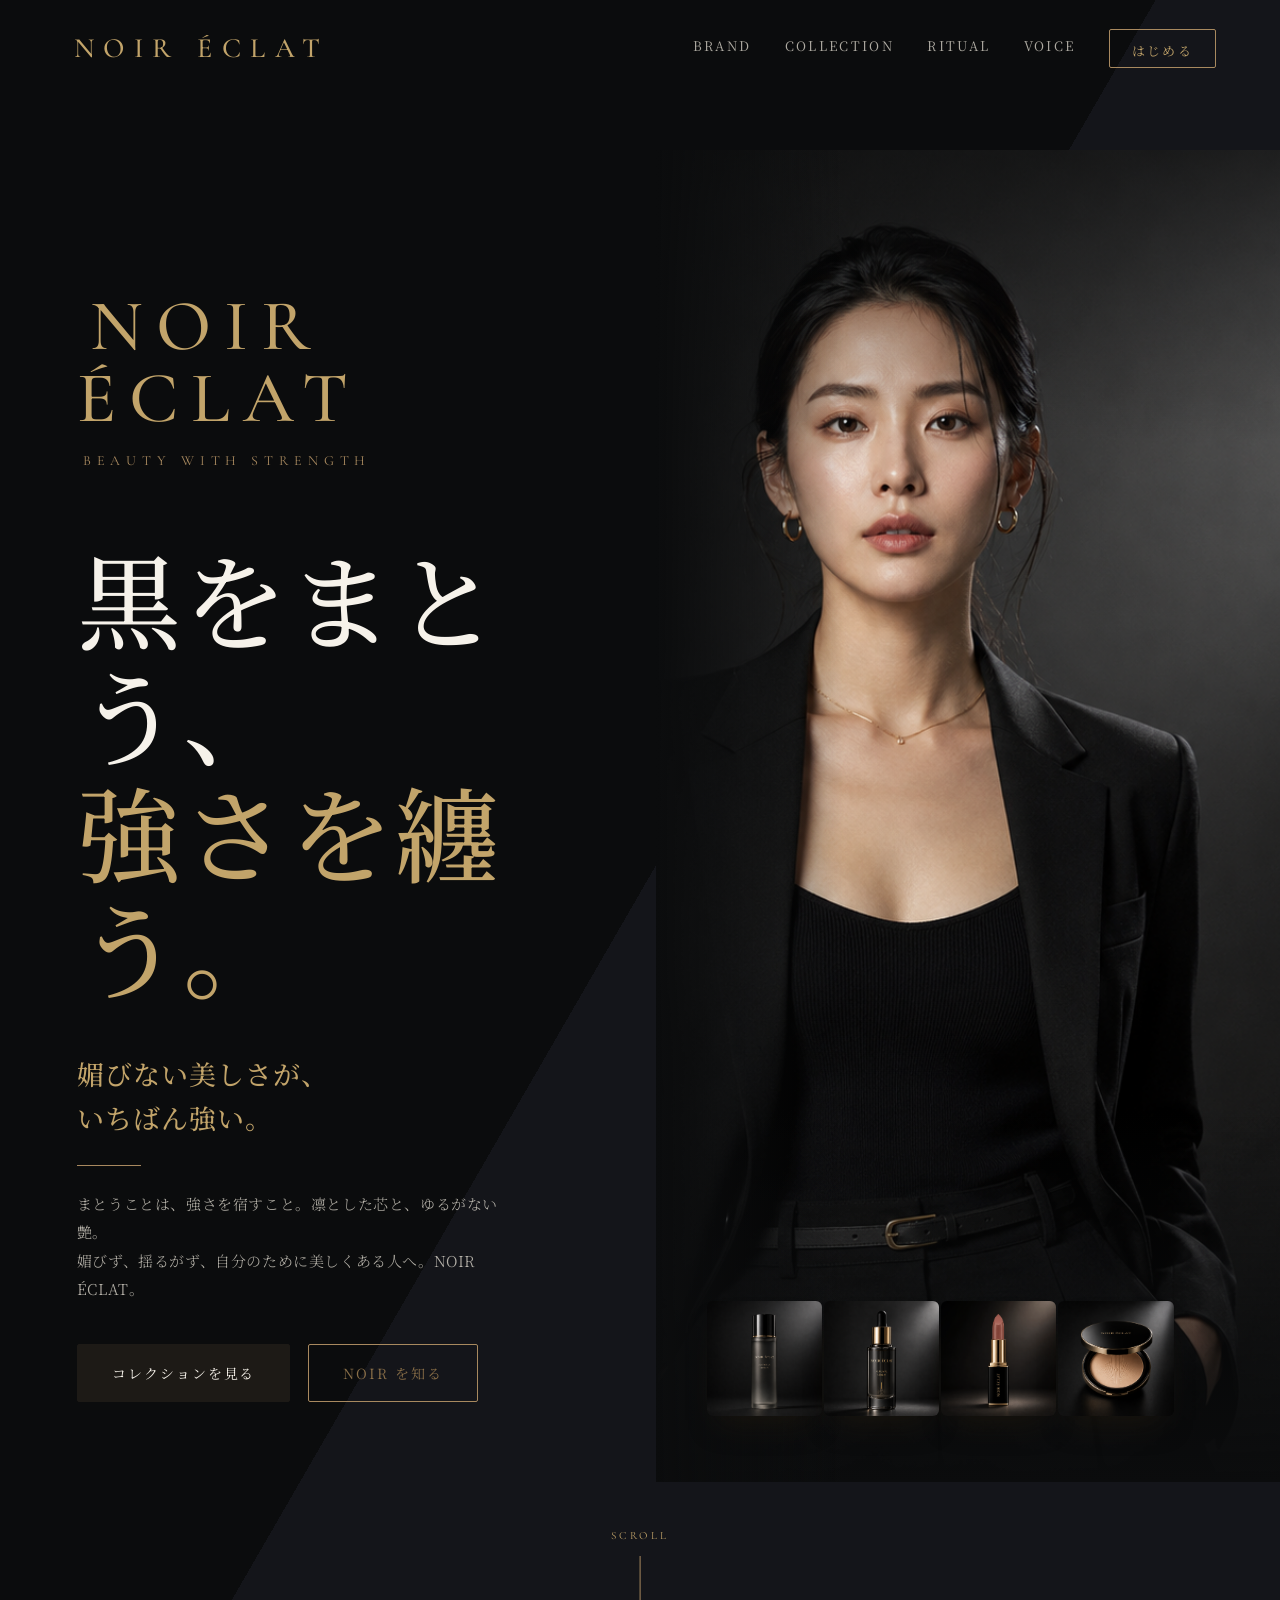
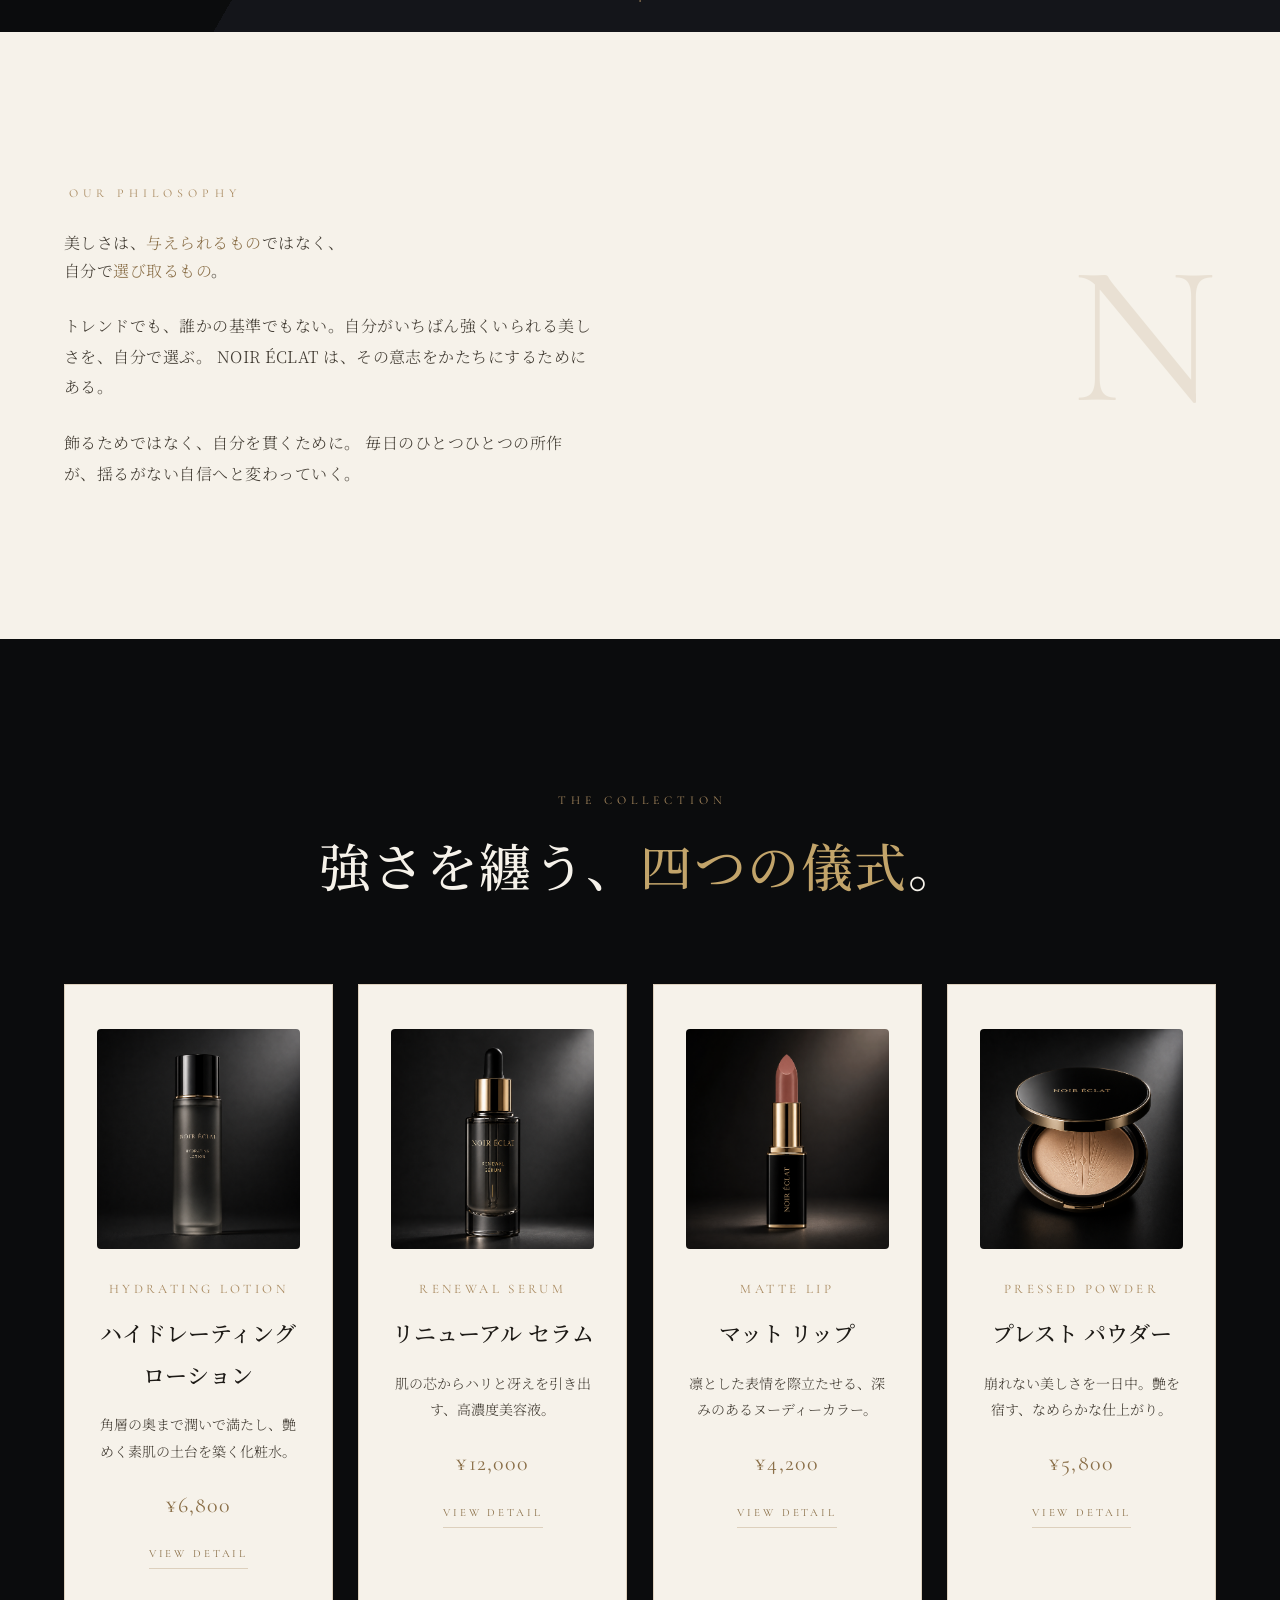
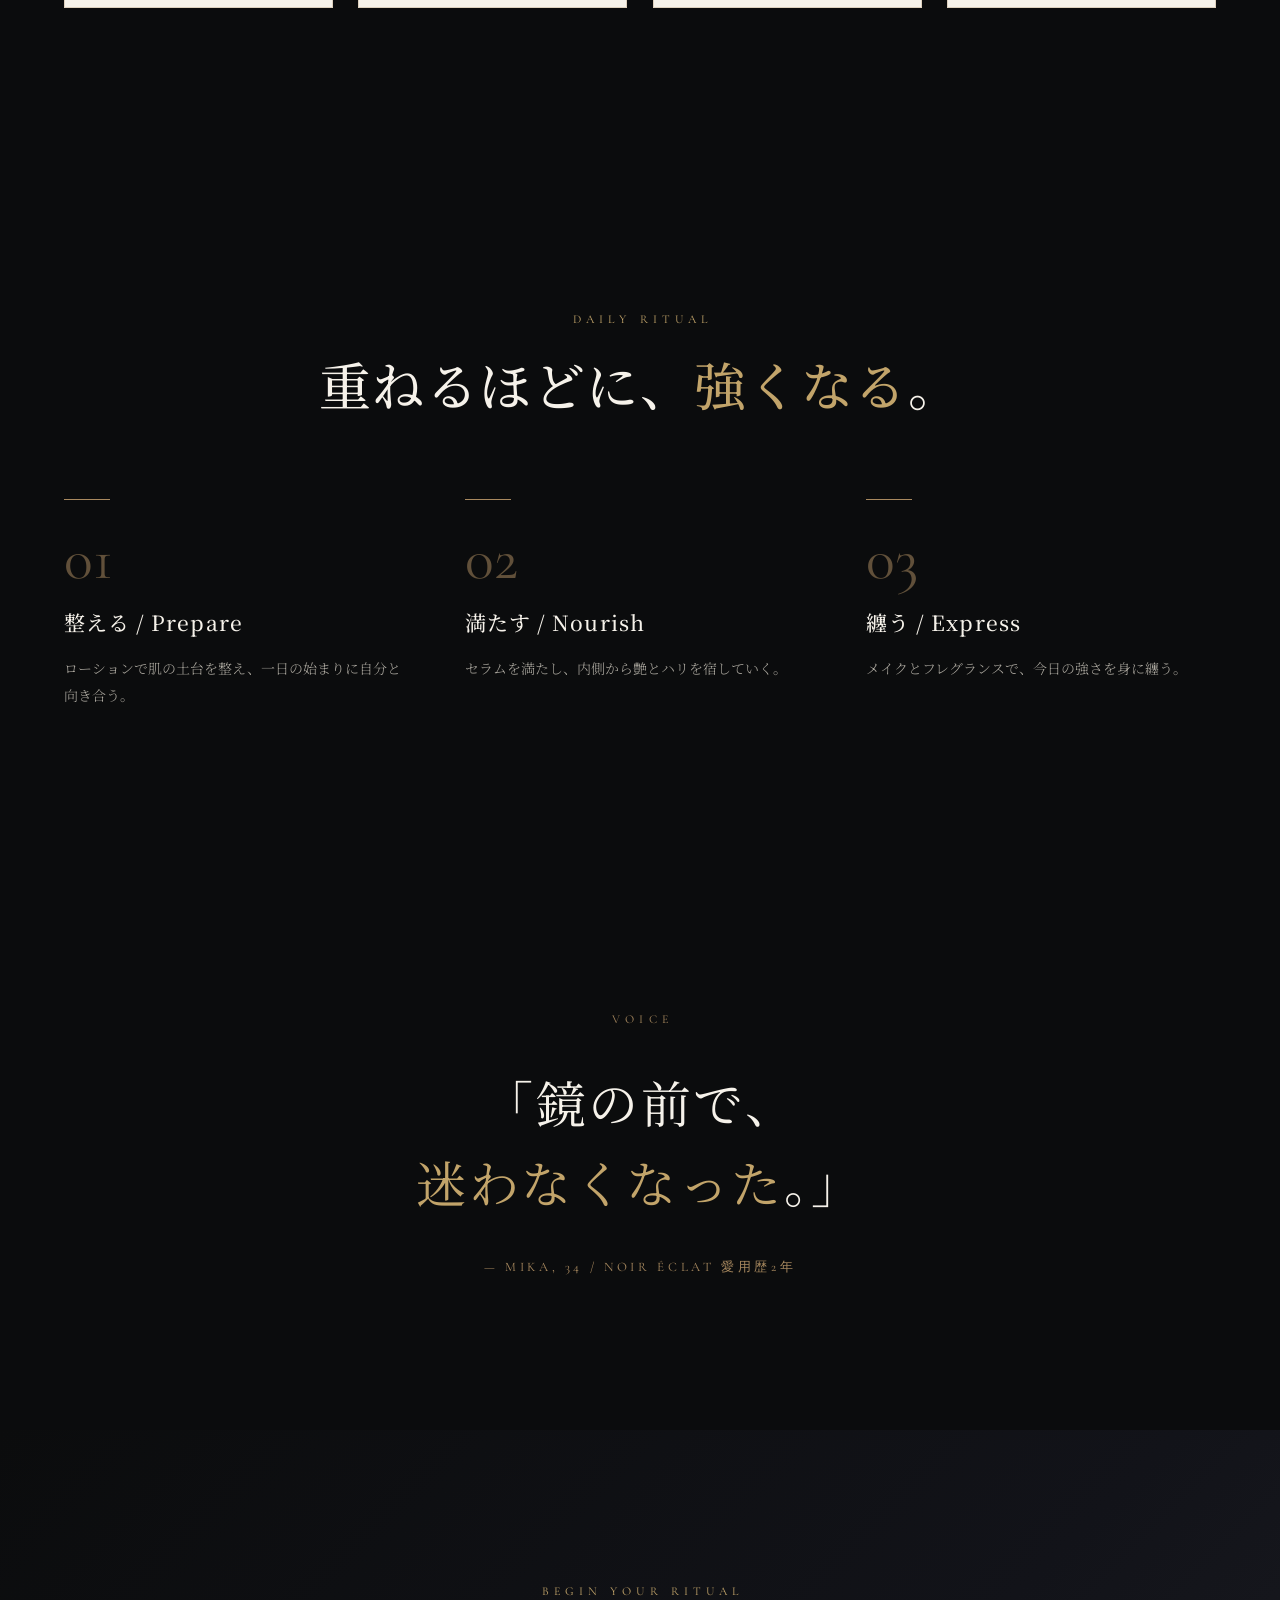
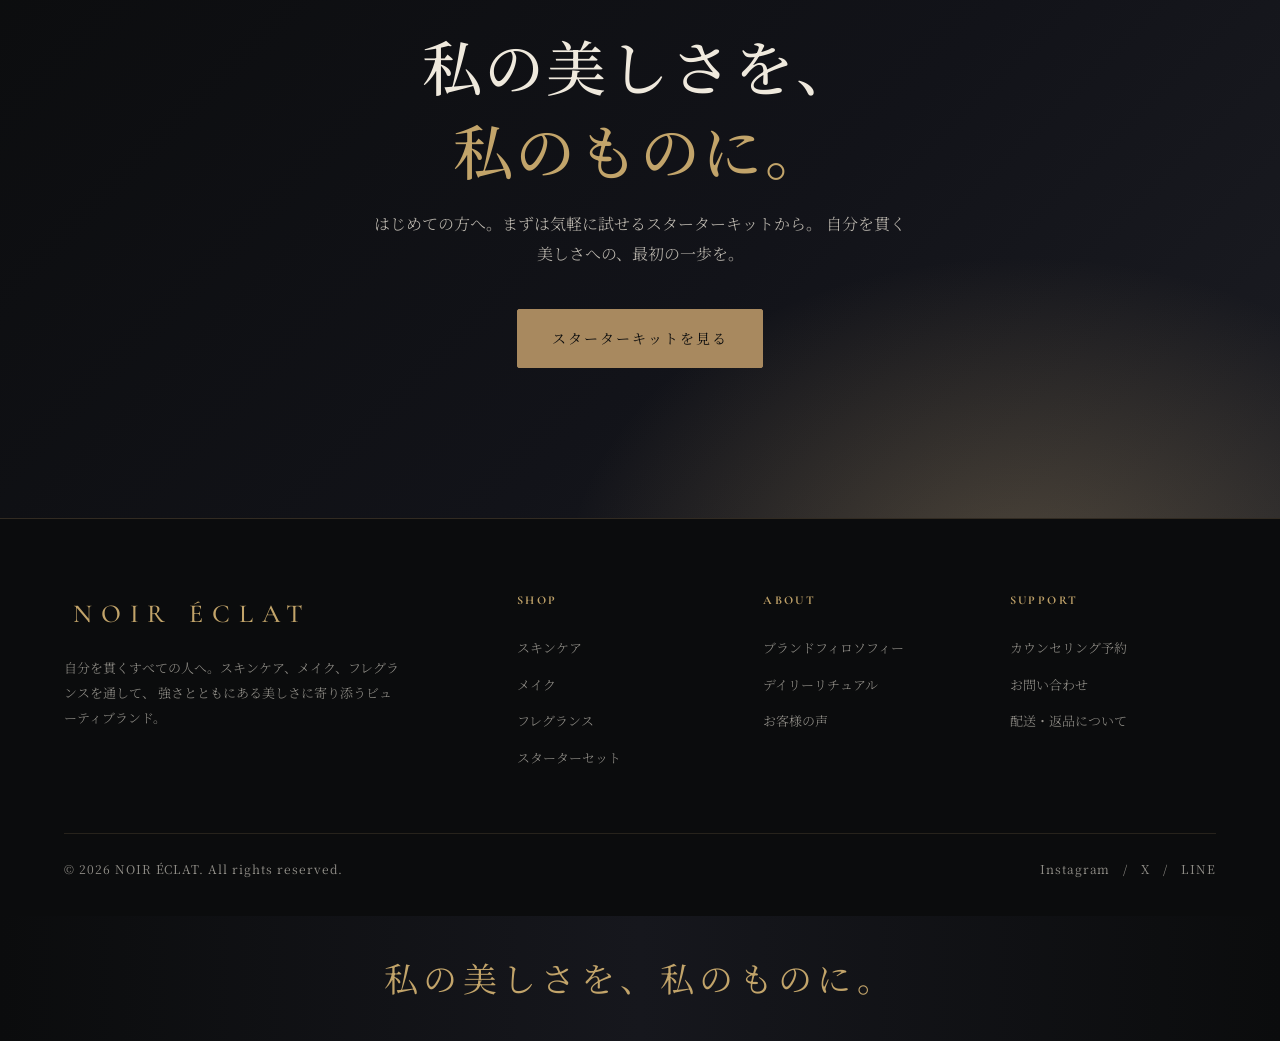
==== index.html @ 3687efa7 "Publish NOIR ÉCLAT brand LP (portfolio) Static landing page for the fictional beauty brand NOIR ÉCLA" ====
<!DOCTYPE html>
<html lang="ja">
<head>
<meta charset="UTF-8" />
<meta name="viewport" content="width=device-width, initial-scale=1.0" />
<title>NOIR ÉCLAT — 黒をまとう、強さを纏う。</title>
<link rel="preconnect" href="https://fonts.googleapis.com" />
<link rel="preconnect" href="https://fonts.gstatic.com" crossorigin />
<link href="https://fonts.googleapis.com/css2?family=Cormorant+Garamond:ital,wght@0,400;0,500;0,600;1,400&family=Noto+Serif+JP:wght@200;300;400;500;600;700&display=swap" rel="stylesheet" />
<style>
  :root {
    --cream: #efe9dd;
    --cream-deep: #e7dfd0;
    --ivory: #f6f2ea;
    --ink: #1d1a16;
    --ink-soft: #423c33;
    --gold: #a8895f;
    --gold-light: #c2a46a;
    --gold-deep: #8a6f48;
    --black: #0b0c0d;
    --noir-2: #14151a;
    --line: rgba(168, 137, 95, 0.32);
    --serif-jp: "Noto Serif JP", serif;
    --serif-lt: "Cormorant Garamond", serif;
  }

  * { margin: 0; padding: 0; box-sizing: border-box; }

  html {
    scroll-behavior: smooth;
    scroll-padding-top: 72px;
    scroll-snap-type: y proximity;
  }
  body.lock { overflow: hidden; }

  body {
    font-family: var(--serif-jp);
    background: var(--black);
    color: var(--ink);
    line-height: 1.9;
    -webkit-font-smoothing: antialiased;
    overflow-x: hidden;
  }

  ::selection { background: var(--gold); color: var(--ivory); }

  .wrap { width: min(1180px, 90vw); margin-inline: auto; }

  /* ============ NAV ============ */
  header.nav {
    position: fixed;
    top: 0; left: 0; right: 0;
    z-index: 100;
    display: flex;
    align-items: center;
    justify-content: space-between;
    padding: 22px clamp(20px, 5vw, 64px);
    transition: background .5s ease, padding .5s ease, box-shadow .5s ease;
  }
  header.nav.scrolled {
    background: rgba(11, 12, 13, 0.86);
    backdrop-filter: blur(12px);
    padding-block: 14px;
    box-shadow: 0 1px 0 var(--line);
  }
  .brand {
    font-family: var(--serif-lt);
    font-size: clamp(20px, 2.4vw, 28px);
    letter-spacing: .34em;
    color: var(--gold-light);
    font-weight: 500;
    text-indent: .34em;
  }
  nav.menu { display: flex; gap: clamp(18px, 2.6vw, 40px); align-items: center; }
  nav.menu a {
    text-decoration: none;
    color: rgba(239, 233, 221, 0.72);
    font-size: 13px;
    letter-spacing: .18em;
    position: relative;
    padding-bottom: 4px;
  }
  nav.menu a::after {
    content: ""; position: absolute; left: 0; bottom: 0;
    width: 0; height: 1px; background: var(--gold);
    transition: width .4s ease;
  }
  nav.menu a:hover::after { width: 100%; }
  .nav-cta {
    border: 1px solid var(--gold);
    padding: 9px 22px;
    color: var(--gold-light) !important;
    border-radius: 2px;
  }
  .nav-cta::after { display: none; }
  .nav-cta:hover { background: var(--gold); color: var(--ivory) !important; }
  .menu-toggle { display: none; }

  /* ============ HERO ============ */
  .hero {
    position: relative;
    min-height: 100vh;
    display: grid;
    grid-template-columns: 1.05fr 1fr;
    background: linear-gradient(120deg, var(--black) 0%, var(--black) 52%, var(--noir-2) 52%, var(--noir-2) 100%);
    overflow: hidden;
  }
  .hero-text {
    align-self: center;
    padding: 140px clamp(24px, 6vw, 96px) 80px;
    z-index: 3;
  }
  .hero-logo {
    font-family: var(--serif-lt);
    font-size: clamp(40px, 6vw, 72px);
    letter-spacing: .18em;
    color: var(--gold-light);
    font-weight: 500;
    line-height: 1;
    text-indent: .18em;
  }
  .hero-sub-en {
    font-family: var(--serif-lt);
    letter-spacing: .42em;
    font-size: clamp(11px, 1.3vw, 14px);
    color: var(--gold);
    margin-top: 14px;
    text-indent: .42em;
    text-transform: uppercase;
  }
  .hero-head {
    font-size: clamp(52px, 8.5vw, 104px);
    font-weight: 500;
    line-height: 1.12;
    letter-spacing: .02em;
    margin-top: clamp(36px, 6vw, 64px);
    color: var(--ivory);
  }
  .hero-head .accent { color: var(--gold-light); }
  .hero-tag {
    font-size: clamp(18px, 2.3vw, 27px);
    font-weight: 500;
    color: var(--gold-light);
    margin-top: clamp(28px, 4vw, 48px);
    letter-spacing: .04em;
    line-height: 1.6;
  }
  .hero-rule {
    width: 64px; height: 1px; background: var(--gold);
    margin: 26px 0 24px;
  }
  .hero-body {
    font-size: 15px;
    font-weight: 300;
    color: rgba(239, 233, 221, 0.74);
    letter-spacing: .04em;
    max-width: 30em;
  }
  .hero-actions { margin-top: 40px; display: flex; gap: 18px; flex-wrap: wrap; }

  .btn {
    display: inline-flex;
    align-items: center;
    gap: 10px;
    font-family: var(--serif-jp);
    font-size: 14px;
    letter-spacing: .14em;
    padding: 15px 34px;
    border-radius: 2px;
    text-decoration: none;
    cursor: pointer;
    transition: all .4s ease;
    border: 1px solid var(--gold);
  }
  .btn-primary { background: var(--ink); color: var(--ivory); border-color: var(--ink); }
  .btn-primary:hover { background: var(--gold-deep); border-color: var(--gold-deep); }
  .btn-ghost { background: transparent; color: var(--gold-deep); }
  .btn-ghost:hover { background: var(--gold); color: var(--ivory); }

  /* hero portrait */
  .hero-visual {
    position: relative;
    overflow: hidden;
    background: var(--black);
  }
  .hero-model {
    position: absolute;
    inset: 0;
    width: 100%;
    height: 100%;
    object-fit: cover;
    object-position: 60% 28%;
  }
  /* soft vignette so type/products read against photo */
  .hero-visual::after {
    content: "";
    position: absolute;
    inset: 0;
    background:
      linear-gradient(90deg, var(--black) 0%, rgba(11,12,13,0) 30%),
      linear-gradient(0deg, var(--black) 0%, transparent 28%),
      linear-gradient(180deg, rgba(11,12,13,.5) 0%, transparent 22%);
    pointer-events: none;
  }
  .hero-scroll {
    position: absolute;
    bottom: 30px; left: 50%; transform: translateX(-50%);
    z-index: 5;
    font-family: var(--serif-lt);
    letter-spacing: .3em;
    font-size: 11px;
    color: var(--gold-light);
    text-transform: uppercase;
    display: flex; flex-direction: column; align-items: center; gap: 10px;
  }
  .hero-scroll span.line { width: 1px; height: 46px; background: var(--gold); animation: scrolldot 2.4s ease-in-out infinite; transform-origin: top; }
  @keyframes scrolldot { 0%,100% { transform: scaleY(.4); opacity:.4 } 50% { transform: scaleY(1); opacity:1 } }

  /* product band overlapping hero bottom-left */
  .hero-products {
    position: absolute;
    left: clamp(20px, 4vw, 64px);
    bottom: 5%;
    display: flex;
    align-items: flex-end;
    gap: 2px;
    z-index: 4;
  }
  .hero-thumb {
    width: clamp(74px, 9vw, 116px);
    aspect-ratio: 1 / 1;
    border-radius: 6px;
    overflow: hidden;
    box-shadow: 0 18px 30px -14px rgba(40,30,14,.5);
    transition: transform .4s ease;
  }
  .hero-thumb:hover { transform: translateY(-6px); }
  .hero-thumb img { width: 100%; height: 100%; object-fit: cover; display: block; }

  /* ============ SECTION SHELL ============ */
  section { padding-block: clamp(80px, 12vw, 150px); scroll-snap-align: start; scroll-margin-top: 64px; }
  .eyebrow {
    font-family: var(--serif-lt);
    letter-spacing: .42em;
    text-transform: uppercase;
    font-size: 12px;
    color: var(--gold);
    text-indent: .42em;
  }
  .sec-title {
    font-size: clamp(30px, 5vw, 52px);
    font-weight: 500;
    line-height: 1.35;
    margin-top: 18px;
    letter-spacing: .03em;
  }
  .sec-title .accent { color: var(--gold-deep); }

  .reveal { opacity: 0; transform: translateY(34px); filter: blur(6px); transition: opacity 1s ease, transform 1s ease, filter 1s ease; }
  .reveal.in { opacity: 1; transform: none; filter: none; }

  /* ============ PHILOSOPHY ============ */
  .philosophy { background: var(--ivory); position: relative; }
  .philosophy .grid {
    display: grid; grid-template-columns: 1fr 1fr; gap: clamp(40px, 7vw, 110px); align-items: center;
  }
  .phil-copy p {
    font-weight: 300; font-size: 16px; color: var(--ink-soft); margin-top: 26px; letter-spacing: .03em;
  }
  .phil-mark {
    font-family: var(--serif-lt);
    font-size: clamp(80px, 18vw, 200px);
    color: var(--gold);
    opacity: .16;
    line-height: .8;
    text-align: right;
    user-select: none;
  }
  .phil-quote {
    font-size: clamp(22px, 3.4vw, 38px);
    font-weight: 400;
    line-height: 1.75;
    letter-spacing: .04em;
    color: var(--ink);
  }
  .phil-quote .accent { color: var(--gold-deep); }

  /* ============ COLLECTION ============ */
  .collection { background: var(--black); }
  .collection .sec-title { color: var(--ivory); }
  .collection .sec-title .accent { color: var(--gold-light); }
  .collection .head { text-align: center; margin-bottom: clamp(50px, 7vw, 84px); }
  .products {
    display: grid; grid-template-columns: repeat(4, 1fr); gap: clamp(16px, 2vw, 28px);
  }
  .card {
    background: var(--ivory);
    border: 1px solid var(--line);
    padding: 44px 32px 38px;
    text-align: center;
    transition: transform .5s ease, box-shadow .5s ease;
    position: relative;
    overflow: hidden;
  }
  .card:hover { transform: translateY(-8px); box-shadow: 0 30px 50px -28px rgba(60,46,24,.4); }
  .card::after {
    content: ""; position: absolute; left: 0; bottom: 0; height: 2px; width: 0; background: var(--gold);
    transition: width .5s ease;
  }
  .card:hover::after { width: 100%; }
  .pic {
    height: 220px;
    display: grid; place-items: center;
    margin-bottom: 28px;
    overflow: hidden;
    border-radius: 4px;
  }
  .pic img {
    width: 100%; height: 100%; object-fit: cover; display: block;
    transition: transform .7s ease;
  }
  .card:hover .pic img { transform: scale(1.05); }
  .card .name-en { font-family: var(--serif-lt); letter-spacing: .26em; font-size: 13px; color: var(--gold); text-transform: uppercase; }
  .card .name-jp { font-size: 22px; font-weight: 500; margin-top: 10px; }
  .card .desc { font-size: 14px; font-weight: 300; color: var(--ink-soft); margin-top: 16px; }
  .card .price { font-family: var(--serif-lt); font-size: 22px; color: var(--gold-deep); margin-top: 20px; letter-spacing: .05em; }

  /* ============ RITUAL / STEPS ============ */
  .ritual { background: var(--black); color: var(--cream); }
  .ritual .eyebrow { color: var(--gold-light); }
  .ritual .sec-title { color: var(--ivory); }
  .ritual .sec-title .accent { color: var(--gold-light); }
  .ritual .head { text-align:center; margin-bottom: clamp(50px,7vw,80px); }
  .steps { display: grid; grid-template-columns: repeat(3,1fr); gap: clamp(24px,4vw,56px); }
  .step { position: relative; padding-top: 30px; }
  .step .no {
    font-family: var(--serif-lt); font-size: 60px; color: var(--gold);
    line-height: 1; opacity: .55;
  }
  .step h4 { font-size: 21px; font-weight: 500; margin: 14px 0 12px; letter-spacing:.05em; color: var(--ivory); }
  .step p { font-size: 14px; font-weight: 300; color: rgba(239,233,221,.7); }
  .step::before {
    content:""; position:absolute; top:0; left:0; width:46px; height:1px; background:var(--gold);
  }

  /* ============ VOICE / QUOTE STRIP ============ */
  .voice { background: var(--black); text-align:center; }
  .voice blockquote {
    font-size: clamp(26px, 4.4vw, 50px);
    font-weight: 400; line-height: 1.6; letter-spacing:.05em;
    max-width: 22em; margin-inline:auto; color: var(--ivory);
  }
  .voice blockquote .accent { color: var(--gold-light); }
  .voice cite {
    display:block; margin-top: 34px; font-style: normal;
    font-family: var(--serif-lt); letter-spacing:.28em; font-size:13px; color: var(--gold); text-transform: uppercase;
  }

  /* ============ CTA ============ */
  .cta {
    background: linear-gradient(135deg, #0b0c0d 0%, #121319 60%, #1b1c22 100%);
    color: var(--cream); text-align:center; position: relative; overflow:hidden;
  }
  .cta::before {
    content:""; position:absolute; inset:0;
    background: radial-gradient(60% 80% at 80% 110%, rgba(196,168,119,.32), transparent 60%);
  }
  .cta .inner { position: relative; z-index:2; }
  .cta .eyebrow { color: var(--gold-light); }
  .cta h2 {
    font-size: clamp(30px, 5.5vw, 60px); font-weight: 500; line-height:1.4; margin:20px 0 18px; letter-spacing:.04em;
  }
  .cta h2 .accent { color: var(--gold-light); }
  .cta p { font-weight:300; color: rgba(239,233,221,.78); max-width: 34em; margin: 0 auto 40px; }
  .cta .btn-primary { background: var(--gold); border-color: var(--gold); color: var(--black); }
  .cta .btn-primary:hover { background: var(--gold-light); border-color: var(--gold-light); }

  /* ============ FOOTER ============ */
  footer {
    background: var(--black); color: rgba(239,233,221,.6); padding: 70px 0 36px;
    border-top: 1px solid rgba(168,137,95,.25);
  }
  .foot-grid { display:grid; grid-template-columns: 2fr 1fr 1fr 1fr; gap: 40px; }
  .foot-brand .brand { color: var(--gold-light); font-size: 26px; }
  .foot-brand p { font-size:13px; font-weight:300; margin-top:18px; max-width: 26em; }
  .foot-col h5 { font-family: var(--serif-lt); letter-spacing:.2em; font-size:12px; color: var(--gold-light); text-transform:uppercase; margin-bottom:18px; }
  .foot-col a { display:block; color: rgba(239,233,221,.6); text-decoration:none; font-size:13px; font-weight:300; padding:6px 0; transition: color .3s; }
  .foot-col a:hover { color: var(--gold-light); }
  .foot-bottom {
    margin-top: 56px; padding-top: 24px; border-top:1px solid rgba(168,137,95,.18);
    display:flex; justify-content:space-between; align-items:center; flex-wrap:wrap; gap:14px;
    font-size:12px; letter-spacing:.08em;
  }
  .tagline-band {
    background: linear-gradient(90deg,#0b0c0d, #16171d 50%, #0b0c0d);
    color: var(--gold-light);
    text-align:center; padding: 30px 0;
    font-size: clamp(20px, 3.4vw, 34px); font-weight:400; letter-spacing:.16em;
  }

  /* ============ INTRO (opening) ============ */
  #intro {
    position: fixed; inset: 0; z-index: 1000;
    background: var(--black);
    display: grid; place-items: center;
    transform: translateY(0);
    transition: transform 1.05s cubic-bezier(.76,0,.24,1);
    will-change: transform;
  }
  #intro::after { /* thin gold seam revealed as curtain lifts */
    content: ""; position: absolute; left: 0; right: 0; bottom: -2px; height: 2px;
    background: linear-gradient(90deg, transparent, var(--gold), transparent);
    opacity: .8;
  }
  #intro.exit { transform: translateY(-100%); }
  #intro .intro-inner { text-align: center; transition: opacity .4s ease; }
  #intro.exit .intro-inner { opacity: 0; }
  #intro .intro-logo {
    font-family: var(--serif-lt);
    font-size: clamp(40px, 8vw, 86px);
    letter-spacing: .22em; text-indent: .22em;
    color: var(--gold-light); font-weight: 500; line-height: 1;
    opacity: 0; transform: translateY(16px);
    animation: introUp 1.2s .2s cubic-bezier(.2,.7,.2,1) forwards;
  }
  #intro .intro-line {
    height: 1px; width: 0; background: var(--gold); margin: 24px auto 0;
    animation: introLine 1s 1s ease forwards;
  }
  #intro .intro-sub {
    font-family: var(--serif-lt); text-transform: uppercase;
    letter-spacing: .42em; text-indent: .42em;
    font-size: clamp(10px, 1.4vw, 13px); color: var(--gold);
    margin-top: 20px; opacity: 0;
    animation: introUp 1s 1.25s ease forwards;
  }
  @keyframes introUp { to { opacity: 1; transform: none; } }
  @keyframes introLine { to { width: 170px; } }

  /* ============ HERO ENTRANCE (after intro) ============ */
  .hero-text > * { opacity: 0; transform: translateY(26px); transition: opacity .9s ease, transform .9s ease; }
  .hero-model { transform: scale(1.08); opacity: 0; transition: transform 1.6s ease, opacity 1.2s ease; }
  body.ready .hero-text > * { opacity: 1; transform: none; }
  body.ready .hero-model { transform: scale(1); opacity: 1; }
  body.ready .hero-text > *:nth-child(1) { transition-delay: .05s; }
  body.ready .hero-text > *:nth-child(2) { transition-delay: .15s; }
  body.ready .hero-text > *:nth-child(3) { transition-delay: .28s; }
  body.ready .hero-text > *:nth-child(4) { transition-delay: .42s; }
  body.ready .hero-text > *:nth-child(5) { transition-delay: .52s; }
  body.ready .hero-text > *:nth-child(6) { transition-delay: .62s; }
  body.ready .hero-text > *:nth-child(7) { transition-delay: .74s; }

  /* ============ CARD affordance ============ */
  .card { cursor: pointer; }
  .card .more {
    display: inline-block; margin-top: 18px;
    font-family: var(--serif-lt); letter-spacing: .26em; text-transform: uppercase;
    font-size: 11px; color: var(--gold-deep);
    border-bottom: 1px solid var(--line); padding-bottom: 3px;
    transition: color .3s ease, border-color .3s ease;
  }
  .card:hover .more { color: var(--gold); border-color: var(--gold); }

  /* ============ PRODUCT MODAL (multi-page morph) ============ */
  .pmodal { position: fixed; inset: 0; z-index: 900; display: flex; visibility: hidden; opacity: 0; transition: opacity .45s ease, visibility .45s; }
  .pmodal.open { visibility: visible; opacity: 1; }
  .pmodal-backdrop { position: absolute; inset: 0; background: rgba(22,19,16,.55); backdrop-filter: blur(5px); }
  .pmodal-panel {
    position: relative; margin: auto; width: min(960px, 92vw); max-height: 90vh; overflow: auto;
    background: var(--ivory); display: grid; grid-template-columns: 1fr 1fr;
    border: 1px solid var(--line); box-shadow: 0 50px 100px -34px rgba(0,0,0,.55);
    transform: translateY(26px); transition: transform .55s cubic-bezier(.2,.7,.2,1);
  }
  .pmodal.open .pmodal-panel { transform: none; }
  .pmodal-figure { background: var(--cream-deep); min-height: 420px; }
  .pmodal-figure img { width: 100%; height: 100%; object-fit: cover; display: block; }
  .pmodal-body { padding: clamp(30px, 4vw, 56px); display: flex; flex-direction: column; justify-content: center; }
  .pmodal-body .name-en { font-family: var(--serif-lt); letter-spacing: .26em; text-transform: uppercase; font-size: 13px; color: var(--gold); }
  .pmodal-body .name-jp { font-size: clamp(24px, 3vw, 32px); font-weight: 500; margin-top: 10px; letter-spacing: .04em; }
  .pmodal-body .rule { width: 48px; height: 1px; background: var(--gold); margin: 22px 0; }
  .pmodal-body .desc { font-size: 15px; font-weight: 300; color: var(--ink-soft); letter-spacing: .03em; }
  .pmodal-body .price { font-family: var(--serif-lt); font-size: 26px; color: var(--gold-deep); margin: 26px 0 28px; letter-spacing: .05em; }
  .pmodal-close {
    position: absolute; top: 14px; right: 16px; z-index: 2;
    background: rgba(246,242,234,.85); border: 1px solid var(--line); border-radius: 50%;
    width: 40px; height: 40px; cursor: pointer; color: var(--ink-soft); font-size: 20px; line-height: 1;
    transition: background .3s ease, color .3s ease;
  }
  .pmodal-close:hover { background: var(--gold); color: var(--ivory); }

  @media (max-width: 720px) {
    .pmodal-panel { grid-template-columns: 1fr; }
    .pmodal-figure { min-height: 240px; max-height: 38vh; }
  }

  /* ============ REDUCED MOTION ============ */
  @media (prefers-reduced-motion: reduce) {
    * { animation-duration: .001ms !important; transition-duration: .001ms !important; }
    html { scroll-snap-type: none; scroll-behavior: auto; }
    #intro { display: none !important; }
    .reveal { filter: none; }
  }

  /* ============ RESPONSIVE ============ */
  @media (max-width: 900px) {
    .hero { grid-template-columns: 1fr; background: var(--black); }
    .hero-visual { min-height: 56vh; order: -1; }
    .hero-text { padding-top: 110px; }
    .hero-products { display: none; }
    .philosophy .grid { grid-template-columns: 1fr; }
    .phil-mark { display:none; }
    .products { grid-template-columns: repeat(2, 1fr); }
    .steps { grid-template-columns: 1fr; }
    .foot-grid { grid-template-columns: 1fr 1fr; }
    nav.menu { display: none; }
    .menu-toggle { display:block; background:none; border:none; font-size:24px; color: var(--gold-deep); cursor:pointer; }
  }
  @media (max-width: 520px) {
    .foot-grid { grid-template-columns: 1fr; }
    .products { grid-template-columns: 1fr; max-width: 360px; margin-inline:auto; }
    .hero-actions .btn { flex: 1; justify-content:center; }
  }
</style>
</head>
<body>

<!-- INTRO / OPENING -->
<div id="intro" aria-hidden="true">
  <div class="intro-inner">
    <div class="intro-logo">NOIR ÉCLAT</div>
    <div class="intro-line"></div>
    <div class="intro-sub">Beauty with Strength</div>
  </div>
</div>

<!-- NAV -->
<header class="nav" id="nav">
  <div class="brand">NOIR ÉCLAT</div>
  <nav class="menu">
    <a href="#philosophy">BRAND</a>
    <a href="#collection">COLLECTION</a>
    <a href="#ritual">RITUAL</a>
    <a href="#voice">VOICE</a>
    <a href="#cta" class="nav-cta">はじめる</a>
  </nav>
  <button class="menu-toggle" aria-label="menu">☰</button>
</header>

<!-- HERO -->
<section class="hero">
  <div class="hero-text">
    <div class="hero-logo">NOIR ÉCLAT</div>
    <div class="hero-sub-en">Beauty with Strength</div>

    <h1 class="hero-head">黒をまとう、<br /><span class="accent">強さを纏う。</span></h1>

    <p class="hero-tag">媚びない美しさが、<br />いちばん強い。</p>
    <div class="hero-rule"></div>
    <p class="hero-body">
      まとうことは、強さを宿すこと。凛とした芯と、ゆるがない艶。<br />
      媚びず、揺るがず、自分のために美しくある人へ。NOIR ÉCLAT。
    </p>
    <div class="hero-actions">
      <a href="#collection" class="btn btn-primary">コレクションを見る</a>
      <a href="#philosophy" class="btn btn-ghost">NOIR を知る</a>
    </div>
  </div>

  <div class="hero-visual">
    <img class="hero-model" src="model_noir.png" alt="NOIR ÉCLAT — モデル" />
    <div class="hero-products">
      <div class="hero-thumb"><img src="lotion_noir.png" alt="Hydrating Lotion" /></div>
      <div class="hero-thumb"><img src="serum_noir.png" alt="Renewal Serum" /></div>
      <div class="hero-thumb"><img src="lipstick_noir.png" alt="Matte Lip" /></div>
      <div class="hero-thumb"><img src="compact_noir.png" alt="Pressed Powder" /></div>
    </div>
  </div>

  <div class="hero-scroll">Scroll<span class="line"></span></div>
</section>

<!-- PHILOSOPHY -->
<section class="philosophy" id="philosophy">
  <div class="wrap grid">
    <div class="phil-copy reveal">
      <div class="eyebrow">Our Philosophy</div>
      <p class="phil-quote" style="margin-top:24px;">
        美しさは、<span class="accent">与えられるもの</span>ではなく、<br />
        自分で<span class="accent">選び取るもの</span>。
      </p>
      <p>
        トレンドでも、誰かの基準でもない。自分がいちばん強くいられる美しさを、自分で選ぶ。
        NOIR ÉCLAT は、その意志をかたちにするためにある。
      </p>
      <p>
        飾るためではなく、自分を貫くために。
        毎日のひとつひとつの所作が、揺るがない自信へと変わっていく。
      </p>
    </div>
    <div class="reveal">
      <div class="phil-mark">N</div>
    </div>
  </div>
</section>

<!-- COLLECTION -->
<section class="collection" id="collection">
  <div class="wrap">
    <div class="head reveal">
      <div class="eyebrow">The Collection</div>
      <h2 class="sec-title">強さを纏う、<span class="accent">四つの儀式</span>。</h2>
    </div>
    <div class="products">
      <article class="card reveal">
        <div class="pic"><img src="lotion_noir.png" alt="Hydrating Lotion" /></div>
        <div class="name-en">Hydrating Lotion</div>
        <div class="name-jp">ハイドレーティング ローション</div>
        <p class="desc">角層の奥まで潤いで満たし、艶めく素肌の土台を築く化粧水。</p>
        <div class="price">¥6,800</div>
      </article>
      <article class="card reveal">
        <div class="pic"><img src="serum_noir.png" alt="Renewal Serum" /></div>
        <div class="name-en">Renewal Serum</div>
        <div class="name-jp">リニューアル セラム</div>
        <p class="desc">肌の芯からハリと冴えを引き出す、高濃度美容液。</p>
        <div class="price">¥12,000</div>
      </article>
      <article class="card reveal">
        <div class="pic"><img src="lipstick_noir.png" alt="Matte Lip" /></div>
        <div class="name-en">Matte Lip</div>
        <div class="name-jp">マット リップ</div>
        <p class="desc">凛とした表情を際立たせる、深みのあるヌーディーカラー。</p>
        <div class="price">¥4,200</div>
      </article>
      <article class="card reveal">
        <div class="pic"><img src="compact_noir.png" alt="Pressed Powder" /></div>
        <div class="name-en">Pressed Powder</div>
        <div class="name-jp">プレスト パウダー</div>
        <p class="desc">崩れない美しさを一日中。艶を宿す、なめらかな仕上がり。</p>
        <div class="price">¥5,800</div>
      </article>
    </div>
  </div>
</section>

<!-- RITUAL -->
<section class="ritual" id="ritual">
  <div class="wrap">
    <div class="head reveal">
      <div class="eyebrow">Daily Ritual</div>
      <h2 class="sec-title">重ねるほどに、<span class="accent">強くなる</span>。</h2>
    </div>
    <div class="steps">
      <div class="step reveal">
        <div class="no">01</div>
        <h4>整える / Prepare</h4>
        <p>ローションで肌の土台を整え、一日の始まりに自分と向き合う。</p>
      </div>
      <div class="step reveal">
        <div class="no">02</div>
        <h4>満たす / Nourish</h4>
        <p>セラムを満たし、内側から艶とハリを宿していく。</p>
      </div>
      <div class="step reveal">
        <div class="no">03</div>
        <h4>纏う / Express</h4>
        <p>メイクとフレグランスで、今日の強さを身に纏う。</p>
      </div>
    </div>
  </div>
</section>

<!-- VOICE -->
<section class="voice" id="voice">
  <div class="wrap reveal">
    <div class="eyebrow" style="margin-bottom:30px;">Voice</div>
    <blockquote>
      「鏡の前で、<br />
      <span class="accent">迷わなくなった</span>。」
    </blockquote>
    <cite>— Mika, 34 / NOIR ÉCLAT 愛用歴2年</cite>
  </div>
</section>

<!-- CTA -->
<section class="cta" id="cta">
  <div class="wrap inner reveal">
    <div class="eyebrow">Begin Your Ritual</div>
    <h2>私の美しさを、<br /><span class="accent">私のものに。</span></h2>
    <p>はじめての方へ。まずは気軽に試せるスターターキットから。
       自分を貫く美しさへの、最初の一歩を。</p>
    <div class="hero-actions" style="justify-content:center;">
      <a href="#" class="btn btn-primary">スターターキットを見る</a>
    </div>
  </div>
</section>

<!-- FOOTER -->
<footer>
  <div class="wrap">
    <div class="foot-grid">
      <div class="foot-brand">
        <div class="brand">NOIR ÉCLAT</div>
        <p>自分を貫くすべての人へ。スキンケア、メイク、フレグランスを通して、
           強さとともにある美しさに寄り添うビューティブランド。</p>
      </div>
      <div class="foot-col">
        <h5>Shop</h5>
        <a href="#collection">スキンケア</a>
        <a href="#collection">メイク</a>
        <a href="#collection">フレグランス</a>
        <a href="#cta">スターターセット</a>
      </div>
      <div class="foot-col">
        <h5>About</h5>
        <a href="#philosophy">ブランドフィロソフィー</a>
        <a href="#ritual">デイリーリチュアル</a>
        <a href="#voice">お客様の声</a>
      </div>
      <div class="foot-col">
        <h5>Support</h5>
        <a href="#">カウンセリング予約</a>
        <a href="#">お問い合わせ</a>
        <a href="#">配送・返品について</a>
      </div>
    </div>
    <div class="foot-bottom">
      <span>© 2026 NOIR ÉCLAT. All rights reserved.</span>
      <span>Instagram　/　X　/　LINE</span>
    </div>
  </div>
</footer>

<div class="tagline-band">私の美しさを、私のものに。</div>

<!-- PRODUCT DETAIL MODAL -->
<div class="pmodal" id="product-modal" role="dialog" aria-modal="true" aria-hidden="true">
  <div class="pmodal-backdrop" data-close></div>
  <div class="pmodal-panel">
    <button class="pmodal-close" data-close aria-label="閉じる">×</button>
    <div class="pmodal-figure"><img alt="" /></div>
    <div class="pmodal-body">
      <div class="name-en"></div>
      <div class="name-jp"></div>
      <div class="rule"></div>
      <p class="desc"></p>
      <div class="price"></div>
      <a href="#cta" class="btn btn-primary" data-close>カートに追加</a>
    </div>
  </div>
</div>

<script>
  const reduce = matchMedia('(prefers-reduced-motion: reduce)').matches;

  /* ---------- nav background on scroll ---------- */
  const nav = document.getElementById('nav');
  addEventListener('scroll', () => {
    nav.classList.toggle('scrolled', scrollY > 40);
  });

  /* ---------- reveal on scroll ---------- */
  const io = new IntersectionObserver((entries) => {
    entries.forEach(e => { if (e.isIntersecting) { e.target.classList.add('in'); io.unobserve(e.target); } });
  }, { threshold: 0.16 });
  document.querySelectorAll('.reveal').forEach((el, i) => {
    el.style.transitionDelay = (i % 3) * 0.12 + 's';
    io.observe(el);
  });

  /* ---------- opening sequence ---------- */
  const intro = document.getElementById('intro');
  function startSite() { document.body.classList.add('ready'); }
  if (reduce || !intro) {
    if (intro) intro.style.display = 'none';
    startSite();
  } else {
    document.body.classList.add('lock');
    let done = false;
    const finish = () => {
      if (done) return; done = true;
      intro.style.display = 'none';
      document.body.classList.remove('lock');
    };
    intro.addEventListener('transitionend', (e) => { if (e.propertyName === 'transform') finish(); });
    setTimeout(() => { intro.classList.add('exit'); startSite(); }, 2200);
    setTimeout(() => { startSite(); finish(); }, 4200); // safety net
  }

  /* ---------- eased anchor scrolling ---------- */
  const easeInOutCubic = t => t < .5 ? 4*t*t*t : 1 - Math.pow(-2*t + 2, 3) / 2;
  function smoothTo(targetY, dur = 1000) {
    const startY = scrollY, dist = targetY - startY, t0 = performance.now();
    (function step(now) {
      const p = Math.min(1, (now - t0) / dur);
      scrollTo(0, startY + dist * easeInOutCubic(p));
      if (p < 1) requestAnimationFrame(step);
    })(t0);
  }
  document.querySelectorAll('a[href^="#"]').forEach(a => {
    a.addEventListener('click', (e) => {
      const id = a.getAttribute('href');
      if (id.length < 2) return;
      const el = document.querySelector(id);
      if (!el) return;
      e.preventDefault();
      const top = el.getBoundingClientRect().top + scrollY - 64;
      if (reduce) scrollTo(0, top); else smoothTo(top, 1000);
    });
  });

  /* ---------- product detail modal (View Transitions morph) ---------- */
  const longCopy = {
    'Hydrating Lotion': 'とろみのあるテクスチャーが角層のすみずみまで浸透し、内側から満ちるようなうるおいを与えます。ベタつかず、次のお手入れを邪魔しない設計。アルコールフリー・無香料。',
    'Renewal Serum': '複数のうるおい成分とハリ感サポート成分を高濃度で配合。なめらかに溶け込み、翌朝のキメと透明感をめざす、夜のご褒美美容液。',
    'Matte Lip': 'ひと塗りで凛とした表情を描く、深みのあるヌーディーブラウン。マットでありながら乾きにくい、軽やかなつけ心地。',
    'Pressed Powder': '微細なパールが肌に自然な艶をのせ、毛穴や凹凸をやわらかくぼかします。ひと塗りで一日中、上品なツヤ肌をキープ。'
  };
  const modal = document.getElementById('product-modal');
  const mFig = modal.querySelector('.pmodal-figure img');
  const mEn = modal.querySelector('.name-en');
  const mJp = modal.querySelector('.name-jp');
  const mDesc = modal.querySelector('.desc');
  const mPrice = modal.querySelector('.price');
  let activeCardImg = null;
  const VT = 'startViewTransition' in document && !reduce;

  function fill(card) {
    const img = card.querySelector('.pic img');
    const en = card.querySelector('.name-en').textContent.trim();
    mFig.src = img.src; mFig.alt = img.alt;
    mEn.textContent = en;
    mJp.textContent = card.querySelector('.name-jp').textContent;
    mDesc.textContent = longCopy[en] || card.querySelector('.desc').textContent;
    mPrice.textContent = card.querySelector('.price').textContent;
  }
  function showModal() {
    modal.classList.add('open');
    modal.setAttribute('aria-hidden', 'false');
    document.body.classList.add('lock');
    mFig.style.viewTransitionName = 'product-hero';
  }
  function hideModal() {
    modal.classList.remove('open');
    modal.setAttribute('aria-hidden', 'true');
    document.body.classList.remove('lock');
  }
  function openModal(card) {
    fill(card);
    activeCardImg = card.querySelector('.pic img');
    if (VT) {
      activeCardImg.style.viewTransitionName = 'product-hero';
      const t = document.startViewTransition(() => {
        activeCardImg.style.viewTransitionName = '';
        showModal();
      });
      t.finished.finally(() => { mFig.style.viewTransitionName = ''; });
    } else {
      showModal();
      mFig.style.viewTransitionName = '';
    }
  }
  function closeModal() {
    if (VT && activeCardImg) {
      mFig.style.viewTransitionName = 'product-hero';
      const card = activeCardImg;
      const t = document.startViewTransition(() => {
        mFig.style.viewTransitionName = '';
        hideModal();
        card.style.viewTransitionName = 'product-hero';
      });
      t.finished.finally(() => { card.style.viewTransitionName = ''; });
    } else {
      hideModal();
    }
  }
  document.querySelectorAll('.card').forEach(card => {
    card.insertAdjacentHTML('beforeend', '<span class="more">View Detail</span>');
    card.addEventListener('click', () => openModal(card));
  });
  modal.querySelectorAll('[data-close]').forEach(el => el.addEventListener('click', closeModal));
  addEventListener('keydown', (e) => { if (e.key === 'Escape' && modal.classList.contains('open')) closeModal(); });
</script>
</body>
</html>
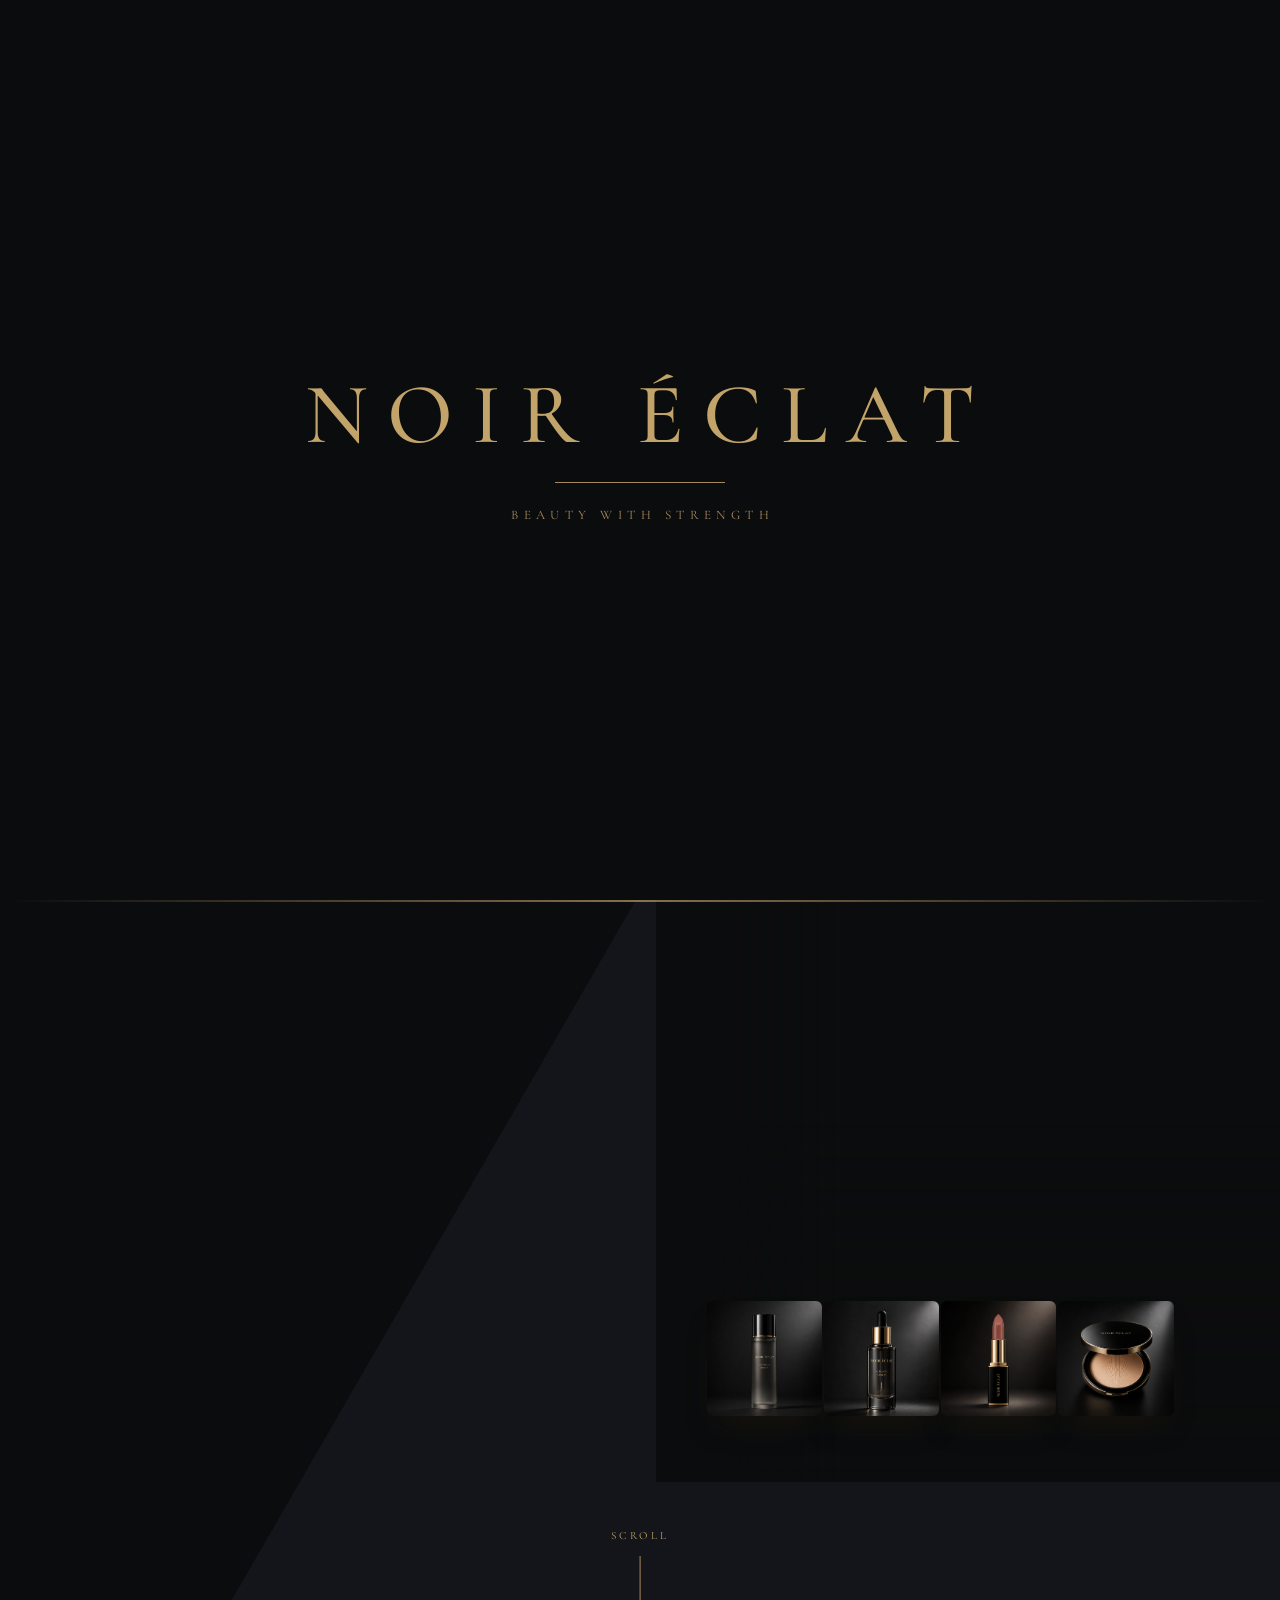
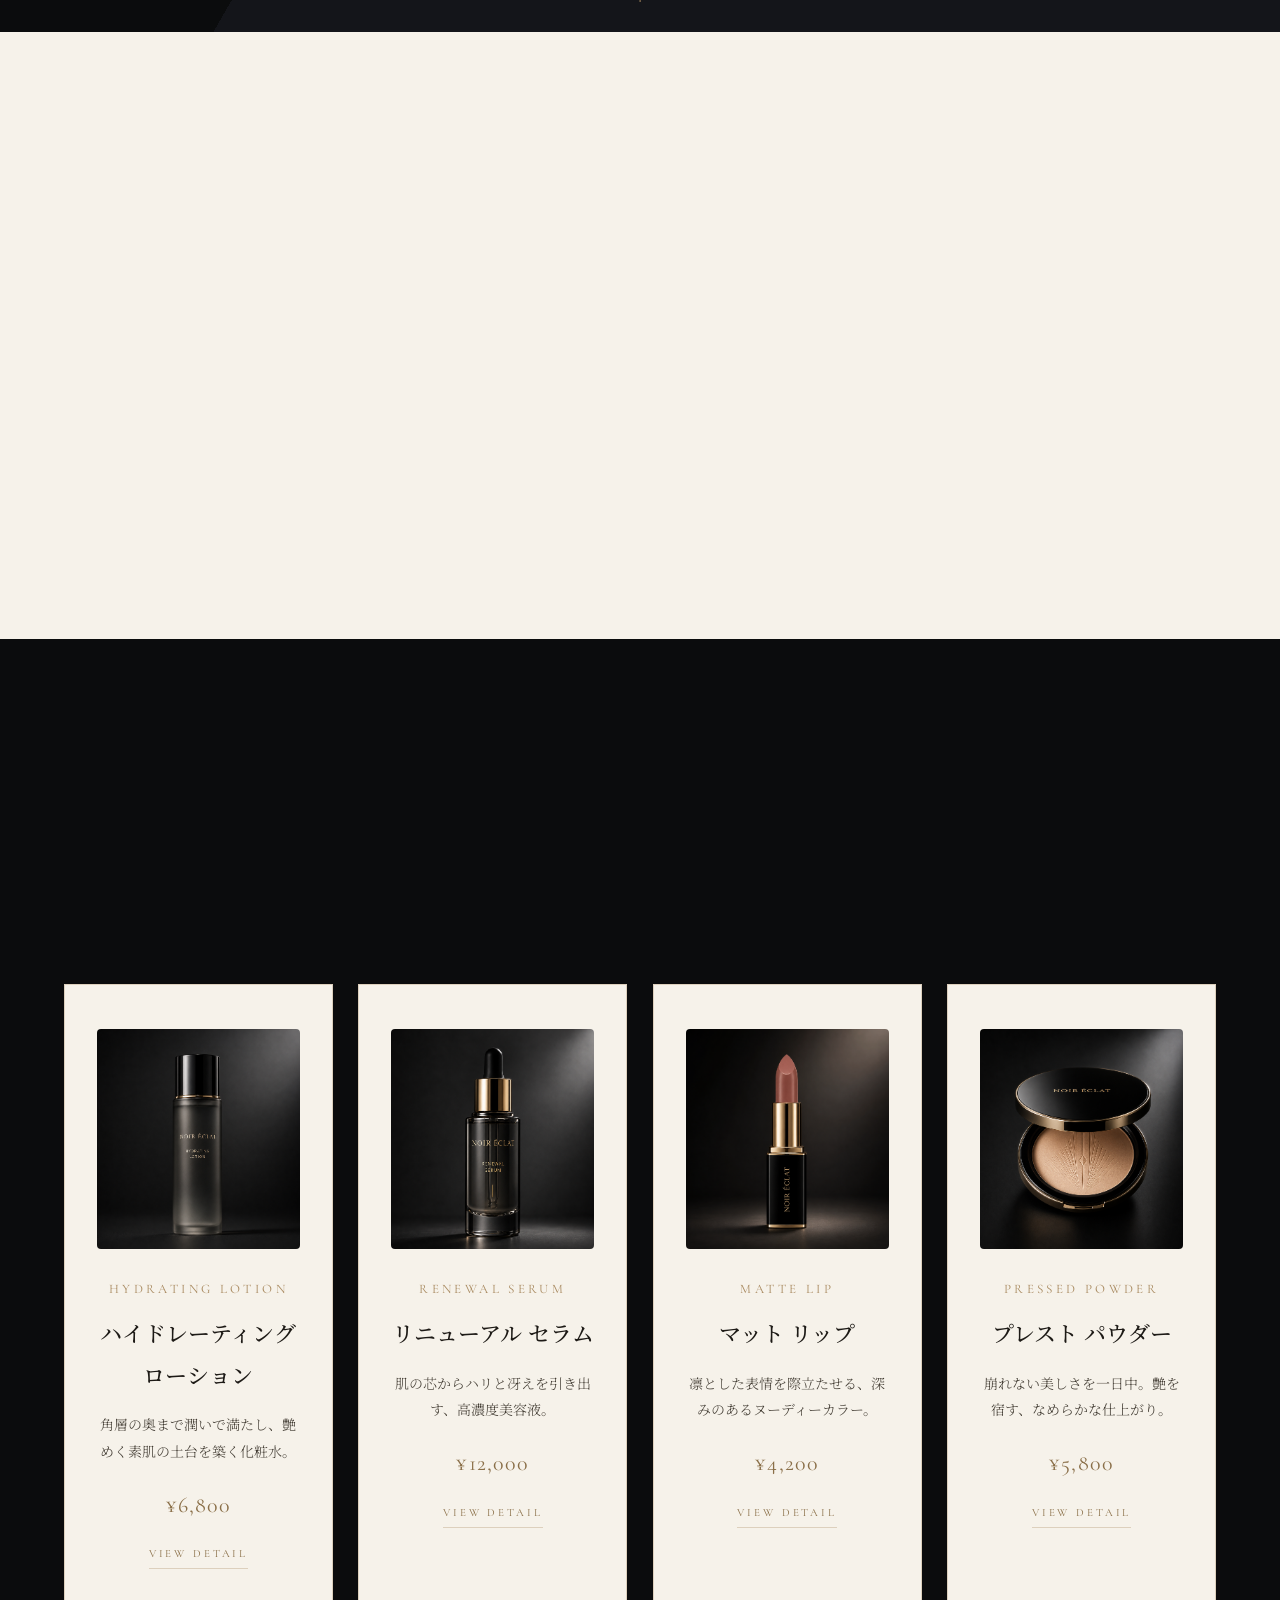
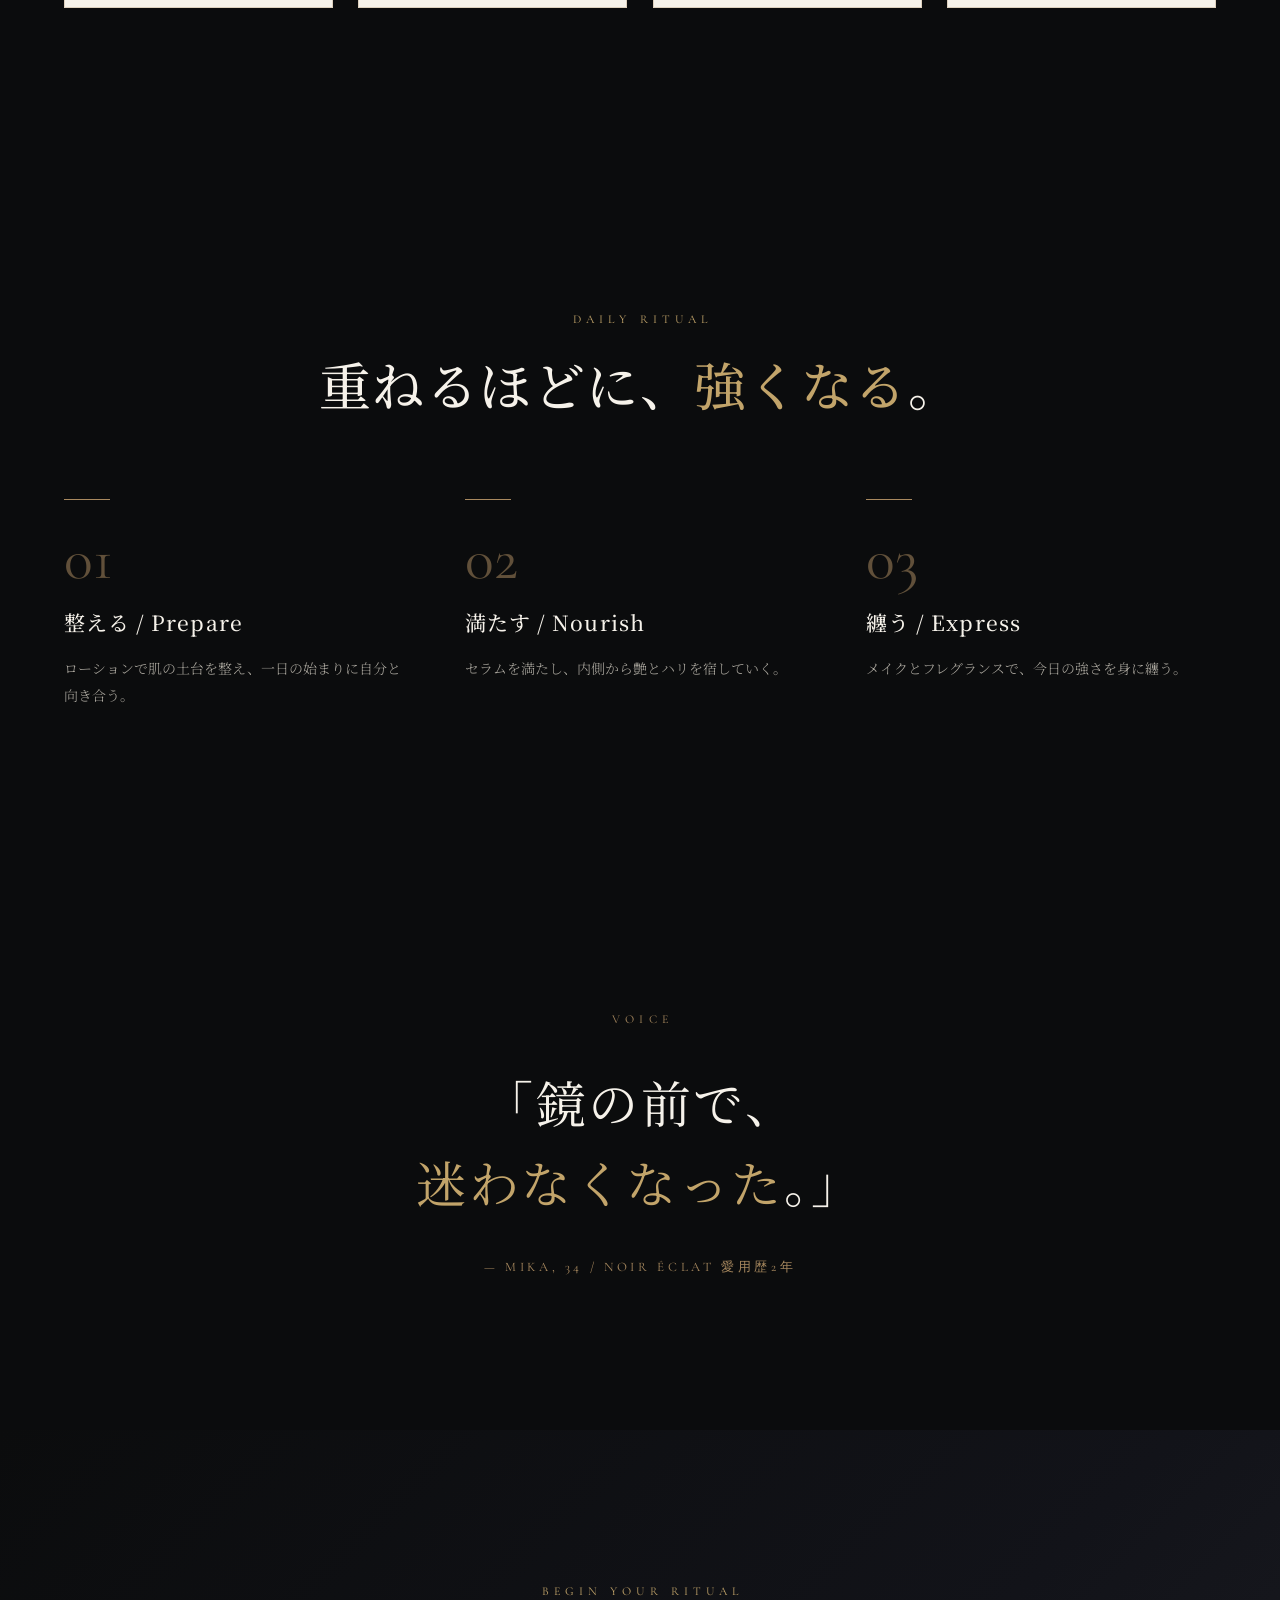
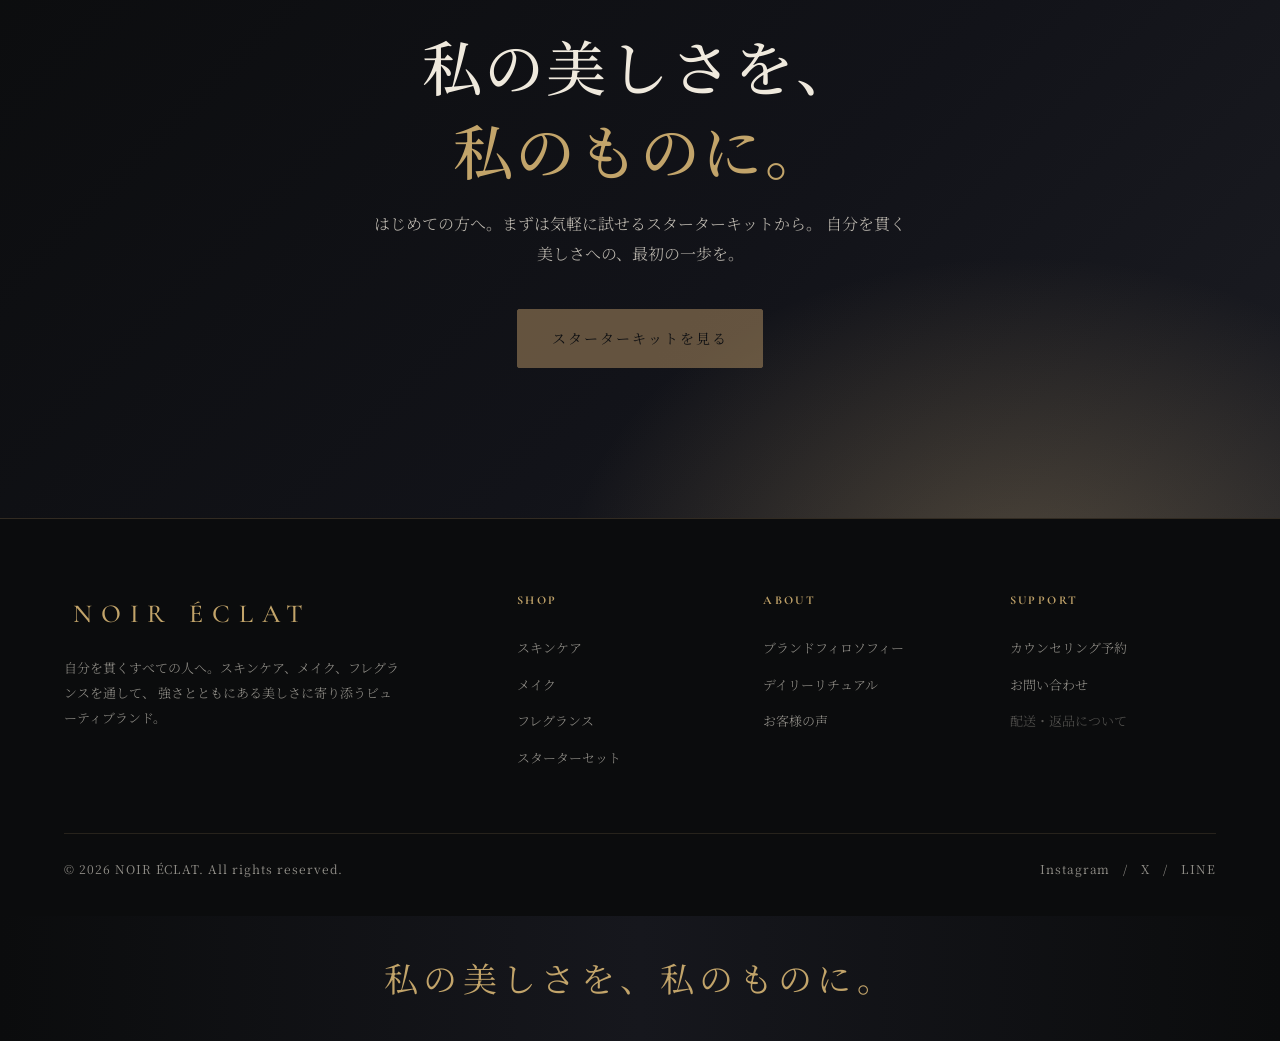
==== commit 472849fc: "Add brand & contact pages; extract shared CSS + partials - Extract inline <style> into shared style." ====
--- a/index.html
+++ b/index.html
@@ -7,520 +7,7 @@
 <link rel="preconnect" href="https://fonts.googleapis.com" />
 <link rel="preconnect" href="https://fonts.gstatic.com" crossorigin />
 <link href="https://fonts.googleapis.com/css2?family=Cormorant+Garamond:ital,wght@0,400;0,500;0,600;1,400&family=Noto+Serif+JP:wght@200;300;400;500;600;700&display=swap" rel="stylesheet" />
-<style>
-  :root {
-    --cream: #efe9dd;
-    --cream-deep: #e7dfd0;
-    --ivory: #f6f2ea;
-    --ink: #1d1a16;
-    --ink-soft: #423c33;
-    --gold: #a8895f;
-    --gold-light: #c2a46a;
-    --gold-deep: #8a6f48;
-    --black: #0b0c0d;
-    --noir-2: #14151a;
-    --line: rgba(168, 137, 95, 0.32);
-    --serif-jp: "Noto Serif JP", serif;
-    --serif-lt: "Cormorant Garamond", serif;
-  }
-
-  * { margin: 0; padding: 0; box-sizing: border-box; }
-
-  html {
-    scroll-behavior: smooth;
-    scroll-padding-top: 72px;
-    scroll-snap-type: y proximity;
-  }
-  body.lock { overflow: hidden; }
-
-  body {
-    font-family: var(--serif-jp);
-    background: var(--black);
-    color: var(--ink);
-    line-height: 1.9;
-    -webkit-font-smoothing: antialiased;
-    overflow-x: hidden;
-  }
-
-  ::selection { background: var(--gold); color: var(--ivory); }
-
-  .wrap { width: min(1180px, 90vw); margin-inline: auto; }
-
-  /* ============ NAV ============ */
-  header.nav {
-    position: fixed;
-    top: 0; left: 0; right: 0;
-    z-index: 100;
-    display: flex;
-    align-items: center;
-    justify-content: space-between;
-    padding: 22px clamp(20px, 5vw, 64px);
-    transition: background .5s ease, padding .5s ease, box-shadow .5s ease;
-  }
-  header.nav.scrolled {
-    background: rgba(11, 12, 13, 0.86);
-    backdrop-filter: blur(12px);
-    padding-block: 14px;
-    box-shadow: 0 1px 0 var(--line);
-  }
-  .brand {
-    font-family: var(--serif-lt);
-    font-size: clamp(20px, 2.4vw, 28px);
-    letter-spacing: .34em;
-    color: var(--gold-light);
-    font-weight: 500;
-    text-indent: .34em;
-  }
-  nav.menu { display: flex; gap: clamp(18px, 2.6vw, 40px); align-items: center; }
-  nav.menu a {
-    text-decoration: none;
-    color: rgba(239, 233, 221, 0.72);
-    font-size: 13px;
-    letter-spacing: .18em;
-    position: relative;
-    padding-bottom: 4px;
-  }
-  nav.menu a::after {
-    content: ""; position: absolute; left: 0; bottom: 0;
-    width: 0; height: 1px; background: var(--gold);
-    transition: width .4s ease;
-  }
-  nav.menu a:hover::after { width: 100%; }
-  .nav-cta {
-    border: 1px solid var(--gold);
-    padding: 9px 22px;
-    color: var(--gold-light) !important;
-    border-radius: 2px;
-  }
-  .nav-cta::after { display: none; }
-  .nav-cta:hover { background: var(--gold); color: var(--ivory) !important; }
-  .menu-toggle { display: none; }
-
-  /* ============ HERO ============ */
-  .hero {
-    position: relative;
-    min-height: 100vh;
-    display: grid;
-    grid-template-columns: 1.05fr 1fr;
-    background: linear-gradient(120deg, var(--black) 0%, var(--black) 52%, var(--noir-2) 52%, var(--noir-2) 100%);
-    overflow: hidden;
-  }
-  .hero-text {
-    align-self: center;
-    padding: 140px clamp(24px, 6vw, 96px) 80px;
-    z-index: 3;
-  }
-  .hero-logo {
-    font-family: var(--serif-lt);
-    font-size: clamp(40px, 6vw, 72px);
-    letter-spacing: .18em;
-    color: var(--gold-light);
-    font-weight: 500;
-    line-height: 1;
-    text-indent: .18em;
-  }
-  .hero-sub-en {
-    font-family: var(--serif-lt);
-    letter-spacing: .42em;
-    font-size: clamp(11px, 1.3vw, 14px);
-    color: var(--gold);
-    margin-top: 14px;
-    text-indent: .42em;
-    text-transform: uppercase;
-  }
-  .hero-head {
-    font-size: clamp(52px, 8.5vw, 104px);
-    font-weight: 500;
-    line-height: 1.12;
-    letter-spacing: .02em;
-    margin-top: clamp(36px, 6vw, 64px);
-    color: var(--ivory);
-  }
-  .hero-head .accent { color: var(--gold-light); }
-  .hero-tag {
-    font-size: clamp(18px, 2.3vw, 27px);
-    font-weight: 500;
-    color: var(--gold-light);
-    margin-top: clamp(28px, 4vw, 48px);
-    letter-spacing: .04em;
-    line-height: 1.6;
-  }
-  .hero-rule {
-    width: 64px; height: 1px; background: var(--gold);
-    margin: 26px 0 24px;
-  }
-  .hero-body {
-    font-size: 15px;
-    font-weight: 300;
-    color: rgba(239, 233, 221, 0.74);
-    letter-spacing: .04em;
-    max-width: 30em;
-  }
-  .hero-actions { margin-top: 40px; display: flex; gap: 18px; flex-wrap: wrap; }
-
-  .btn {
-    display: inline-flex;
-    align-items: center;
-    gap: 10px;
-    font-family: var(--serif-jp);
-    font-size: 14px;
-    letter-spacing: .14em;
-    padding: 15px 34px;
-    border-radius: 2px;
-    text-decoration: none;
-    cursor: pointer;
-    transition: all .4s ease;
-    border: 1px solid var(--gold);
-  }
-  .btn-primary { background: var(--ink); color: var(--ivory); border-color: var(--ink); }
-  .btn-primary:hover { background: var(--gold-deep); border-color: var(--gold-deep); }
-  .btn-ghost { background: transparent; color: var(--gold-deep); }
-  .btn-ghost:hover { background: var(--gold); color: var(--ivory); }
-
-  /* hero portrait */
-  .hero-visual {
-    position: relative;
-    overflow: hidden;
-    background: var(--black);
-  }
-  .hero-model {
-    position: absolute;
-    inset: 0;
-    width: 100%;
-    height: 100%;
-    object-fit: cover;
-    object-position: 60% 28%;
-  }
-  /* soft vignette so type/products read against photo */
-  .hero-visual::after {
-    content: "";
-    position: absolute;
-    inset: 0;
-    background:
-      linear-gradient(90deg, var(--black) 0%, rgba(11,12,13,0) 30%),
-      linear-gradient(0deg, var(--black) 0%, transparent 28%),
-      linear-gradient(180deg, rgba(11,12,13,.5) 0%, transparent 22%);
-    pointer-events: none;
-  }
-  .hero-scroll {
-    position: absolute;
-    bottom: 30px; left: 50%; transform: translateX(-50%);
-    z-index: 5;
-    font-family: var(--serif-lt);
-    letter-spacing: .3em;
-    font-size: 11px;
-    color: var(--gold-light);
-    text-transform: uppercase;
-    display: flex; flex-direction: column; align-items: center; gap: 10px;
-  }
-  .hero-scroll span.line { width: 1px; height: 46px; background: var(--gold); animation: scrolldot 2.4s ease-in-out infinite; transform-origin: top; }
-  @keyframes scrolldot { 0%,100% { transform: scaleY(.4); opacity:.4 } 50% { transform: scaleY(1); opacity:1 } }
-
-  /* product band overlapping hero bottom-left */
-  .hero-products {
-    position: absolute;
-    left: clamp(20px, 4vw, 64px);
-    bottom: 5%;
-    display: flex;
-    align-items: flex-end;
-    gap: 2px;
-    z-index: 4;
-  }
-  .hero-thumb {
-    width: clamp(74px, 9vw, 116px);
-    aspect-ratio: 1 / 1;
-    border-radius: 6px;
-    overflow: hidden;
-    box-shadow: 0 18px 30px -14px rgba(40,30,14,.5);
-    transition: transform .4s ease;
-  }
-  .hero-thumb:hover { transform: translateY(-6px); }
-  .hero-thumb img { width: 100%; height: 100%; object-fit: cover; display: block; }
-
-  /* ============ SECTION SHELL ============ */
-  section { padding-block: clamp(80px, 12vw, 150px); scroll-snap-align: start; scroll-margin-top: 64px; }
-  .eyebrow {
-    font-family: var(--serif-lt);
-    letter-spacing: .42em;
-    text-transform: uppercase;
-    font-size: 12px;
-    color: var(--gold);
-    text-indent: .42em;
-  }
-  .sec-title {
-    font-size: clamp(30px, 5vw, 52px);
-    font-weight: 500;
-    line-height: 1.35;
-    margin-top: 18px;
-    letter-spacing: .03em;
-  }
-  .sec-title .accent { color: var(--gold-deep); }
-
-  .reveal { opacity: 0; transform: translateY(34px); filter: blur(6px); transition: opacity 1s ease, transform 1s ease, filter 1s ease; }
-  .reveal.in { opacity: 1; transform: none; filter: none; }
-
-  /* ============ PHILOSOPHY ============ */
-  .philosophy { background: var(--ivory); position: relative; }
-  .philosophy .grid {
-    display: grid; grid-template-columns: 1fr 1fr; gap: clamp(40px, 7vw, 110px); align-items: center;
-  }
-  .phil-copy p {
-    font-weight: 300; font-size: 16px; color: var(--ink-soft); margin-top: 26px; letter-spacing: .03em;
-  }
-  .phil-mark {
-    font-family: var(--serif-lt);
-    font-size: clamp(80px, 18vw, 200px);
-    color: var(--gold);
-    opacity: .16;
-    line-height: .8;
-    text-align: right;
-    user-select: none;
-  }
-  .phil-quote {
-    font-size: clamp(22px, 3.4vw, 38px);
-    font-weight: 400;
-    line-height: 1.75;
-    letter-spacing: .04em;
-    color: var(--ink);
-  }
-  .phil-quote .accent { color: var(--gold-deep); }
-
-  /* ============ COLLECTION ============ */
-  .collection { background: var(--black); }
-  .collection .sec-title { color: var(--ivory); }
-  .collection .sec-title .accent { color: var(--gold-light); }
-  .collection .head { text-align: center; margin-bottom: clamp(50px, 7vw, 84px); }
-  .products {
-    display: grid; grid-template-columns: repeat(4, 1fr); gap: clamp(16px, 2vw, 28px);
-  }
-  .card {
-    background: var(--ivory);
-    border: 1px solid var(--line);
-    padding: 44px 32px 38px;
-    text-align: center;
-    transition: transform .5s ease, box-shadow .5s ease;
-    position: relative;
-    overflow: hidden;
-  }
-  .card:hover { transform: translateY(-8px); box-shadow: 0 30px 50px -28px rgba(60,46,24,.4); }
-  .card::after {
-    content: ""; position: absolute; left: 0; bottom: 0; height: 2px; width: 0; background: var(--gold);
-    transition: width .5s ease;
-  }
-  .card:hover::after { width: 100%; }
-  .pic {
-    height: 220px;
-    display: grid; place-items: center;
-    margin-bottom: 28px;
-    overflow: hidden;
-    border-radius: 4px;
-  }
-  .pic img {
-    width: 100%; height: 100%; object-fit: cover; display: block;
-    transition: transform .7s ease;
-  }
-  .card:hover .pic img { transform: scale(1.05); }
-  .card .name-en { font-family: var(--serif-lt); letter-spacing: .26em; font-size: 13px; color: var(--gold); text-transform: uppercase; }
-  .card .name-jp { font-size: 22px; font-weight: 500; margin-top: 10px; }
-  .card .desc { font-size: 14px; font-weight: 300; color: var(--ink-soft); margin-top: 16px; }
-  .card .price { font-family: var(--serif-lt); font-size: 22px; color: var(--gold-deep); margin-top: 20px; letter-spacing: .05em; }
-
-  /* ============ RITUAL / STEPS ============ */
-  .ritual { background: var(--black); color: var(--cream); }
-  .ritual .eyebrow { color: var(--gold-light); }
-  .ritual .sec-title { color: var(--ivory); }
-  .ritual .sec-title .accent { color: var(--gold-light); }
-  .ritual .head { text-align:center; margin-bottom: clamp(50px,7vw,80px); }
-  .steps { display: grid; grid-template-columns: repeat(3,1fr); gap: clamp(24px,4vw,56px); }
-  .step { position: relative; padding-top: 30px; }
-  .step .no {
-    font-family: var(--serif-lt); font-size: 60px; color: var(--gold);
-    line-height: 1; opacity: .55;
-  }
-  .step h4 { font-size: 21px; font-weight: 500; margin: 14px 0 12px; letter-spacing:.05em; color: var(--ivory); }
-  .step p { font-size: 14px; font-weight: 300; color: rgba(239,233,221,.7); }
-  .step::before {
-    content:""; position:absolute; top:0; left:0; width:46px; height:1px; background:var(--gold);
-  }
-
-  /* ============ VOICE / QUOTE STRIP ============ */
-  .voice { background: var(--black); text-align:center; }
-  .voice blockquote {
-    font-size: clamp(26px, 4.4vw, 50px);
-    font-weight: 400; line-height: 1.6; letter-spacing:.05em;
-    max-width: 22em; margin-inline:auto; color: var(--ivory);
-  }
-  .voice blockquote .accent { color: var(--gold-light); }
-  .voice cite {
-    display:block; margin-top: 34px; font-style: normal;
-    font-family: var(--serif-lt); letter-spacing:.28em; font-size:13px; color: var(--gold); text-transform: uppercase;
-  }
-
-  /* ============ CTA ============ */
-  .cta {
-    background: linear-gradient(135deg, #0b0c0d 0%, #121319 60%, #1b1c22 100%);
-    color: var(--cream); text-align:center; position: relative; overflow:hidden;
-  }
-  .cta::before {
-    content:""; position:absolute; inset:0;
-    background: radial-gradient(60% 80% at 80% 110%, rgba(196,168,119,.32), transparent 60%);
-  }
-  .cta .inner { position: relative; z-index:2; }
-  .cta .eyebrow { color: var(--gold-light); }
-  .cta h2 {
-    font-size: clamp(30px, 5.5vw, 60px); font-weight: 500; line-height:1.4; margin:20px 0 18px; letter-spacing:.04em;
-  }
-  .cta h2 .accent { color: var(--gold-light); }
-  .cta p { font-weight:300; color: rgba(239,233,221,.78); max-width: 34em; margin: 0 auto 40px; }
-  .cta .btn-primary { background: var(--gold); border-color: var(--gold); color: var(--black); }
-  .cta .btn-primary:hover { background: var(--gold-light); border-color: var(--gold-light); }
-
-  /* ============ FOOTER ============ */
-  footer {
-    background: var(--black); color: rgba(239,233,221,.6); padding: 70px 0 36px;
-    border-top: 1px solid rgba(168,137,95,.25);
-  }
-  .foot-grid { display:grid; grid-template-columns: 2fr 1fr 1fr 1fr; gap: 40px; }
-  .foot-brand .brand { color: var(--gold-light); font-size: 26px; }
-  .foot-brand p { font-size:13px; font-weight:300; margin-top:18px; max-width: 26em; }
-  .foot-col h5 { font-family: var(--serif-lt); letter-spacing:.2em; font-size:12px; color: var(--gold-light); text-transform:uppercase; margin-bottom:18px; }
-  .foot-col a { display:block; color: rgba(239,233,221,.6); text-decoration:none; font-size:13px; font-weight:300; padding:6px 0; transition: color .3s; }
-  .foot-col a:hover { color: var(--gold-light); }
-  .foot-bottom {
-    margin-top: 56px; padding-top: 24px; border-top:1px solid rgba(168,137,95,.18);
-    display:flex; justify-content:space-between; align-items:center; flex-wrap:wrap; gap:14px;
-    font-size:12px; letter-spacing:.08em;
-  }
-  .tagline-band {
-    background: linear-gradient(90deg,#0b0c0d, #16171d 50%, #0b0c0d);
-    color: var(--gold-light);
-    text-align:center; padding: 30px 0;
-    font-size: clamp(20px, 3.4vw, 34px); font-weight:400; letter-spacing:.16em;
-  }
-
-  /* ============ INTRO (opening) ============ */
-  #intro {
-    position: fixed; inset: 0; z-index: 1000;
-    background: var(--black);
-    display: grid; place-items: center;
-    transform: translateY(0);
-    transition: transform 1.05s cubic-bezier(.76,0,.24,1);
-    will-change: transform;
-  }
-  #intro::after { /* thin gold seam revealed as curtain lifts */
-    content: ""; position: absolute; left: 0; right: 0; bottom: -2px; height: 2px;
-    background: linear-gradient(90deg, transparent, var(--gold), transparent);
-    opacity: .8;
-  }
-  #intro.exit { transform: translateY(-100%); }
-  #intro .intro-inner { text-align: center; transition: opacity .4s ease; }
-  #intro.exit .intro-inner { opacity: 0; }
-  #intro .intro-logo {
-    font-family: var(--serif-lt);
-    font-size: clamp(40px, 8vw, 86px);
-    letter-spacing: .22em; text-indent: .22em;
-    color: var(--gold-light); font-weight: 500; line-height: 1;
-    opacity: 0; transform: translateY(16px);
-    animation: introUp 1.2s .2s cubic-bezier(.2,.7,.2,1) forwards;
-  }
-  #intro .intro-line {
-    height: 1px; width: 0; background: var(--gold); margin: 24px auto 0;
-    animation: introLine 1s 1s ease forwards;
-  }
-  #intro .intro-sub {
-    font-family: var(--serif-lt); text-transform: uppercase;
-    letter-spacing: .42em; text-indent: .42em;
-    font-size: clamp(10px, 1.4vw, 13px); color: var(--gold);
-    margin-top: 20px; opacity: 0;
-    animation: introUp 1s 1.25s ease forwards;
-  }
-  @keyframes introUp { to { opacity: 1; transform: none; } }
-  @keyframes introLine { to { width: 170px; } }
-
-  /* ============ HERO ENTRANCE (after intro) ============ */
-  .hero-text > * { opacity: 0; transform: translateY(26px); transition: opacity .9s ease, transform .9s ease; }
-  .hero-model { transform: scale(1.08); opacity: 0; transition: transform 1.6s ease, opacity 1.2s ease; }
-  body.ready .hero-text > * { opacity: 1; transform: none; }
-  body.ready .hero-model { transform: scale(1); opacity: 1; }
-  body.ready .hero-text > *:nth-child(1) { transition-delay: .05s; }
-  body.ready .hero-text > *:nth-child(2) { transition-delay: .15s; }
-  body.ready .hero-text > *:nth-child(3) { transition-delay: .28s; }
-  body.ready .hero-text > *:nth-child(4) { transition-delay: .42s; }
-  body.ready .hero-text > *:nth-child(5) { transition-delay: .52s; }
-  body.ready .hero-text > *:nth-child(6) { transition-delay: .62s; }
-  body.ready .hero-text > *:nth-child(7) { transition-delay: .74s; }
-
-  /* ============ CARD affordance ============ */
-  .card { cursor: pointer; }
-  .card .more {
-    display: inline-block; margin-top: 18px;
-    font-family: var(--serif-lt); letter-spacing: .26em; text-transform: uppercase;
-    font-size: 11px; color: var(--gold-deep);
-    border-bottom: 1px solid var(--line); padding-bottom: 3px;
-    transition: color .3s ease, border-color .3s ease;
-  }
-  .card:hover .more { color: var(--gold); border-color: var(--gold); }
-
-  /* ============ PRODUCT MODAL (multi-page morph) ============ */
-  .pmodal { position: fixed; inset: 0; z-index: 900; display: flex; visibility: hidden; opacity: 0; transition: opacity .45s ease, visibility .45s; }
-  .pmodal.open { visibility: visible; opacity: 1; }
-  .pmodal-backdrop { position: absolute; inset: 0; background: rgba(22,19,16,.55); backdrop-filter: blur(5px); }
-  .pmodal-panel {
-    position: relative; margin: auto; width: min(960px, 92vw); max-height: 90vh; overflow: auto;
-    background: var(--ivory); display: grid; grid-template-columns: 1fr 1fr;
-    border: 1px solid var(--line); box-shadow: 0 50px 100px -34px rgba(0,0,0,.55);
-    transform: translateY(26px); transition: transform .55s cubic-bezier(.2,.7,.2,1);
-  }
-  .pmodal.open .pmodal-panel { transform: none; }
-  .pmodal-figure { background: var(--cream-deep); min-height: 420px; }
-  .pmodal-figure img { width: 100%; height: 100%; object-fit: cover; display: block; }
-  .pmodal-body { padding: clamp(30px, 4vw, 56px); display: flex; flex-direction: column; justify-content: center; }
-  .pmodal-body .name-en { font-family: var(--serif-lt); letter-spacing: .26em; text-transform: uppercase; font-size: 13px; color: var(--gold); }
-  .pmodal-body .name-jp { font-size: clamp(24px, 3vw, 32px); font-weight: 500; margin-top: 10px; letter-spacing: .04em; }
-  .pmodal-body .rule { width: 48px; height: 1px; background: var(--gold); margin: 22px 0; }
-  .pmodal-body .desc { font-size: 15px; font-weight: 300; color: var(--ink-soft); letter-spacing: .03em; }
-  .pmodal-body .price { font-family: var(--serif-lt); font-size: 26px; color: var(--gold-deep); margin: 26px 0 28px; letter-spacing: .05em; }
-  .pmodal-close {
-    position: absolute; top: 14px; right: 16px; z-index: 2;
-    background: rgba(246,242,234,.85); border: 1px solid var(--line); border-radius: 50%;
-    width: 40px; height: 40px; cursor: pointer; color: var(--ink-soft); font-size: 20px; line-height: 1;
-    transition: background .3s ease, color .3s ease;
-  }
-  .pmodal-close:hover { background: var(--gold); color: var(--ivory); }
-
-  @media (max-width: 720px) {
-    .pmodal-panel { grid-template-columns: 1fr; }
-    .pmodal-figure { min-height: 240px; max-height: 38vh; }
-  }
-
-  /* ============ REDUCED MOTION ============ */
-  @media (prefers-reduced-motion: reduce) {
-    * { animation-duration: .001ms !important; transition-duration: .001ms !important; }
-    html { scroll-snap-type: none; scroll-behavior: auto; }
-    #intro { display: none !important; }
-    .reveal { filter: none; }
-  }
-
-  /* ============ RESPONSIVE ============ */
-  @media (max-width: 900px) {
-    .hero { grid-template-columns: 1fr; background: var(--black); }
-    .hero-visual { min-height: 56vh; order: -1; }
-    .hero-text { padding-top: 110px; }
-    .hero-products { display: none; }
-    .philosophy .grid { grid-template-columns: 1fr; }
-    .phil-mark { display:none; }
-    .products { grid-template-columns: repeat(2, 1fr); }
-    .steps { grid-template-columns: 1fr; }
-    .foot-grid { grid-template-columns: 1fr 1fr; }
-    nav.menu { display: none; }
-    .menu-toggle { display:block; background:none; border:none; font-size:24px; color: var(--gold-deep); cursor:pointer; }
-  }
-  @media (max-width: 520px) {
-    .foot-grid { grid-template-columns: 1fr; }
-    .products { grid-template-columns: 1fr; max-width: 360px; margin-inline:auto; }
-    .hero-actions .btn { flex: 1; justify-content:center; }
-  }
-</style>
+<link rel="stylesheet" href="style.css" />
 </head>
 <body>
 
@@ -534,17 +21,7 @@
 </div>
 
 <!-- NAV -->
-<header class="nav" id="nav">
-  <div class="brand">NOIR ÉCLAT</div>
-  <nav class="menu">
-    <a href="#philosophy">BRAND</a>
-    <a href="#collection">COLLECTION</a>
-    <a href="#ritual">RITUAL</a>
-    <a href="#voice">VOICE</a>
-    <a href="#cta" class="nav-cta">はじめる</a>
-  </nav>
-  <button class="menu-toggle" aria-label="menu">☰</button>
-</header>
+<div data-include="partials/nav.html"></div>
 
 <!-- HERO -->
 <section class="hero">
@@ -690,48 +167,14 @@
     <p>はじめての方へ。まずは気軽に試せるスターターキットから。
        自分を貫く美しさへの、最初の一歩を。</p>
     <div class="hero-actions" style="justify-content:center;">
-      <a href="#" class="btn btn-primary">スターターキットを見る</a>
+      <a href="#" class="btn btn-primary soon">スターターキットを見る</a>
     </div>
   </div>
 </section>
 
 <!-- FOOTER -->
-<footer>
-  <div class="wrap">
-    <div class="foot-grid">
-      <div class="foot-brand">
-        <div class="brand">NOIR ÉCLAT</div>
-        <p>自分を貫くすべての人へ。スキンケア、メイク、フレグランスを通して、
-           強さとともにある美しさに寄り添うビューティブランド。</p>
-      </div>
-      <div class="foot-col">
-        <h5>Shop</h5>
-        <a href="#collection">スキンケア</a>
-        <a href="#collection">メイク</a>
-        <a href="#collection">フレグランス</a>
-        <a href="#cta">スターターセット</a>
-      </div>
-      <div class="foot-col">
-        <h5>About</h5>
-        <a href="#philosophy">ブランドフィロソフィー</a>
-        <a href="#ritual">デイリーリチュアル</a>
-        <a href="#voice">お客様の声</a>
-      </div>
-      <div class="foot-col">
-        <h5>Support</h5>
-        <a href="#">カウンセリング予約</a>
-        <a href="#">お問い合わせ</a>
-        <a href="#">配送・返品について</a>
-      </div>
-    </div>
-    <div class="foot-bottom">
-      <span>© 2026 NOIR ÉCLAT. All rights reserved.</span>
-      <span>Instagram　/　X　/　LINE</span>
-    </div>
-  </div>
-</footer>
-
-<div class="tagline-band">私の美しさを、私のものに。</div>
+<div data-include="partials/footer.html"></div>
+
 
 <!-- PRODUCT DETAIL MODAL -->
 <div class="pmodal" id="product-modal" role="dialog" aria-modal="true" aria-hidden="true">
@@ -750,7 +193,10 @@
   </div>
 </div>
 
+<script src="include.js"></script>
 <script>
+document.addEventListener('partials:loaded', () => {
+
   const reduce = matchMedia('(prefers-reduced-motion: reduce)').matches;
 
   /* ---------- nav background on scroll ---------- */
@@ -880,6 +326,9 @@
   });
   modal.querySelectorAll('[data-close]').forEach(el => el.addEventListener('click', closeModal));
   addEventListener('keydown', (e) => { if (e.key === 'Escape' && modal.classList.contains('open')) closeModal(); });
+
+
+});
 </script>
 </body>
 </html>
--- a/style.css
+++ b/style.css
@@ -0,0 +1,567 @@
+:root {
+    --cream: #efe9dd;
+    --cream-deep: #e7dfd0;
+    --ivory: #f6f2ea;
+    --ink: #1d1a16;
+    --ink-soft: #423c33;
+    --gold: #a8895f;
+    --gold-light: #c2a46a;
+    --gold-deep: #8a6f48;
+    --black: #0b0c0d;
+    --noir-2: #14151a;
+    --line: rgba(168, 137, 95, 0.32);
+    --serif-jp: "Noto Serif JP", serif;
+    --serif-lt: "Cormorant Garamond", serif;
+  }
+
+  * { margin: 0; padding: 0; box-sizing: border-box; }
+
+  html {
+    scroll-behavior: smooth;
+    scroll-padding-top: 72px;
+    scroll-snap-type: y proximity;
+  }
+  body.lock { overflow: hidden; }
+
+  body {
+    font-family: var(--serif-jp);
+    background: var(--black);
+    color: var(--ink);
+    line-height: 1.9;
+    -webkit-font-smoothing: antialiased;
+    overflow-x: hidden;
+  }
+
+  ::selection { background: var(--gold); color: var(--ivory); }
+
+  .wrap { width: min(1180px, 90vw); margin-inline: auto; }
+
+  /* ============ NAV ============ */
+  header.nav {
+    position: fixed;
+    top: 0; left: 0; right: 0;
+    z-index: 100;
+    display: flex;
+    align-items: center;
+    justify-content: space-between;
+    padding: 22px clamp(20px, 5vw, 64px);
+    transition: background .5s ease, padding .5s ease, box-shadow .5s ease;
+  }
+  header.nav.scrolled {
+    background: rgba(11, 12, 13, 0.86);
+    backdrop-filter: blur(12px);
+    padding-block: 14px;
+    box-shadow: 0 1px 0 var(--line);
+  }
+  .brand {
+    font-family: var(--serif-lt);
+    font-size: clamp(20px, 2.4vw, 28px);
+    letter-spacing: .34em;
+    color: var(--gold-light);
+    font-weight: 500;
+    text-indent: .34em;
+  }
+  nav.menu { display: flex; gap: clamp(18px, 2.6vw, 40px); align-items: center; }
+  nav.menu a {
+    text-decoration: none;
+    color: rgba(239, 233, 221, 0.72);
+    font-size: 13px;
+    letter-spacing: .18em;
+    position: relative;
+    padding-bottom: 4px;
+  }
+  nav.menu a::after {
+    content: ""; position: absolute; left: 0; bottom: 0;
+    width: 0; height: 1px; background: var(--gold);
+    transition: width .4s ease;
+  }
+  nav.menu a:hover::after { width: 100%; }
+  .nav-cta {
+    border: 1px solid var(--gold);
+    padding: 9px 22px;
+    color: var(--gold-light) !important;
+    border-radius: 2px;
+  }
+  .nav-cta::after { display: none; }
+  .nav-cta:hover { background: var(--gold); color: var(--ivory) !important; }
+  .menu-toggle { display: none; }
+
+  /* ============ HERO ============ */
+  .hero {
+    position: relative;
+    min-height: 100vh;
+    display: grid;
+    grid-template-columns: 1.05fr 1fr;
+    background: linear-gradient(120deg, var(--black) 0%, var(--black) 52%, var(--noir-2) 52%, var(--noir-2) 100%);
+    overflow: hidden;
+  }
+  .hero-text {
+    align-self: center;
+    padding: 140px clamp(24px, 6vw, 96px) 80px;
+    z-index: 3;
+  }
+  .hero-logo {
+    font-family: var(--serif-lt);
+    font-size: clamp(40px, 6vw, 72px);
+    letter-spacing: .18em;
+    color: var(--gold-light);
+    font-weight: 500;
+    line-height: 1;
+    text-indent: .18em;
+  }
+  .hero-sub-en {
+    font-family: var(--serif-lt);
+    letter-spacing: .42em;
+    font-size: clamp(11px, 1.3vw, 14px);
+    color: var(--gold);
+    margin-top: 14px;
+    text-indent: .42em;
+    text-transform: uppercase;
+  }
+  .hero-head {
+    font-size: clamp(52px, 8.5vw, 104px);
+    font-weight: 500;
+    line-height: 1.12;
+    letter-spacing: .02em;
+    margin-top: clamp(36px, 6vw, 64px);
+    color: var(--ivory);
+  }
+  .hero-head .accent { color: var(--gold-light); }
+  .hero-tag {
+    font-size: clamp(18px, 2.3vw, 27px);
+    font-weight: 500;
+    color: var(--gold-light);
+    margin-top: clamp(28px, 4vw, 48px);
+    letter-spacing: .04em;
+    line-height: 1.6;
+  }
+  .hero-rule {
+    width: 64px; height: 1px; background: var(--gold);
+    margin: 26px 0 24px;
+  }
+  .hero-body {
+    font-size: 15px;
+    font-weight: 300;
+    color: rgba(239, 233, 221, 0.74);
+    letter-spacing: .04em;
+    max-width: 30em;
+  }
+  .hero-actions { margin-top: 40px; display: flex; gap: 18px; flex-wrap: wrap; }
+
+  .btn {
+    display: inline-flex;
+    align-items: center;
+    gap: 10px;
+    font-family: var(--serif-jp);
+    font-size: 14px;
+    letter-spacing: .14em;
+    padding: 15px 34px;
+    border-radius: 2px;
+    text-decoration: none;
+    cursor: pointer;
+    transition: all .4s ease;
+    border: 1px solid var(--gold);
+  }
+  .btn-primary { background: var(--ink); color: var(--ivory); border-color: var(--ink); }
+  .btn-primary:hover { background: var(--gold-deep); border-color: var(--gold-deep); }
+  .btn-ghost { background: transparent; color: var(--gold-deep); }
+  .btn-ghost:hover { background: var(--gold); color: var(--ivory); }
+
+  /* hero portrait */
+  .hero-visual {
+    position: relative;
+    overflow: hidden;
+    background: var(--black);
+  }
+  .hero-model {
+    position: absolute;
+    inset: 0;
+    width: 100%;
+    height: 100%;
+    object-fit: cover;
+    object-position: 60% 28%;
+  }
+  /* soft vignette so type/products read against photo */
+  .hero-visual::after {
+    content: "";
+    position: absolute;
+    inset: 0;
+    background:
+      linear-gradient(90deg, var(--black) 0%, rgba(11,12,13,0) 30%),
+      linear-gradient(0deg, var(--black) 0%, transparent 28%),
+      linear-gradient(180deg, rgba(11,12,13,.5) 0%, transparent 22%);
+    pointer-events: none;
+  }
+  .hero-scroll {
+    position: absolute;
+    bottom: 30px; left: 50%; transform: translateX(-50%);
+    z-index: 5;
+    font-family: var(--serif-lt);
+    letter-spacing: .3em;
+    font-size: 11px;
+    color: var(--gold-light);
+    text-transform: uppercase;
+    display: flex; flex-direction: column; align-items: center; gap: 10px;
+  }
+  .hero-scroll span.line { width: 1px; height: 46px; background: var(--gold); animation: scrolldot 2.4s ease-in-out infinite; transform-origin: top; }
+  @keyframes scrolldot { 0%,100% { transform: scaleY(.4); opacity:.4 } 50% { transform: scaleY(1); opacity:1 } }
+
+  /* product band overlapping hero bottom-left */
+  .hero-products {
+    position: absolute;
+    left: clamp(20px, 4vw, 64px);
+    bottom: 5%;
+    display: flex;
+    align-items: flex-end;
+    gap: 2px;
+    z-index: 4;
+  }
+  .hero-thumb {
+    width: clamp(74px, 9vw, 116px);
+    aspect-ratio: 1 / 1;
+    border-radius: 6px;
+    overflow: hidden;
+    box-shadow: 0 18px 30px -14px rgba(40,30,14,.5);
+    transition: transform .4s ease;
+  }
+  .hero-thumb:hover { transform: translateY(-6px); }
+  .hero-thumb img { width: 100%; height: 100%; object-fit: cover; display: block; }
+
+  /* ============ SECTION SHELL ============ */
+  section { padding-block: clamp(80px, 12vw, 150px); scroll-snap-align: start; scroll-margin-top: 64px; }
+  .eyebrow {
+    font-family: var(--serif-lt);
+    letter-spacing: .42em;
+    text-transform: uppercase;
+    font-size: 12px;
+    color: var(--gold);
+    text-indent: .42em;
+  }
+  .sec-title {
+    font-size: clamp(30px, 5vw, 52px);
+    font-weight: 500;
+    line-height: 1.35;
+    margin-top: 18px;
+    letter-spacing: .03em;
+  }
+  .sec-title .accent { color: var(--gold-deep); }
+
+  .reveal { opacity: 0; transform: translateY(34px); filter: blur(6px); transition: opacity 1s ease, transform 1s ease, filter 1s ease; }
+  .reveal.in { opacity: 1; transform: none; filter: none; }
+
+  /* ============ PHILOSOPHY ============ */
+  .philosophy { background: var(--ivory); position: relative; }
+  .philosophy .grid {
+    display: grid; grid-template-columns: 1fr 1fr; gap: clamp(40px, 7vw, 110px); align-items: center;
+  }
+  .phil-copy p {
+    font-weight: 300; font-size: 16px; color: var(--ink-soft); margin-top: 26px; letter-spacing: .03em;
+  }
+  .phil-mark {
+    font-family: var(--serif-lt);
+    font-size: clamp(80px, 18vw, 200px);
+    color: var(--gold);
+    opacity: .16;
+    line-height: .8;
+    text-align: right;
+    user-select: none;
+  }
+  .phil-quote {
+    font-size: clamp(22px, 3.4vw, 38px);
+    font-weight: 400;
+    line-height: 1.75;
+    letter-spacing: .04em;
+    color: var(--ink);
+  }
+  .phil-quote .accent { color: var(--gold-deep); }
+
+  /* ============ COLLECTION ============ */
+  .collection { background: var(--black); }
+  .collection .sec-title { color: var(--ivory); }
+  .collection .sec-title .accent { color: var(--gold-light); }
+  .collection .head { text-align: center; margin-bottom: clamp(50px, 7vw, 84px); }
+  .products {
+    display: grid; grid-template-columns: repeat(4, 1fr); gap: clamp(16px, 2vw, 28px);
+  }
+  .card {
+    background: var(--ivory);
+    border: 1px solid var(--line);
+    padding: 44px 32px 38px;
+    text-align: center;
+    transition: transform .5s ease, box-shadow .5s ease;
+    position: relative;
+    overflow: hidden;
+  }
+  .card:hover { transform: translateY(-8px); box-shadow: 0 30px 50px -28px rgba(60,46,24,.4); }
+  .card::after {
+    content: ""; position: absolute; left: 0; bottom: 0; height: 2px; width: 0; background: var(--gold);
+    transition: width .5s ease;
+  }
+  .card:hover::after { width: 100%; }
+  .pic {
+    height: 220px;
+    display: grid; place-items: center;
+    margin-bottom: 28px;
+    overflow: hidden;
+    border-radius: 4px;
+  }
+  .pic img {
+    width: 100%; height: 100%; object-fit: cover; display: block;
+    transition: transform .7s ease;
+  }
+  .card:hover .pic img { transform: scale(1.05); }
+  .card .name-en { font-family: var(--serif-lt); letter-spacing: .26em; font-size: 13px; color: var(--gold); text-transform: uppercase; }
+  .card .name-jp { font-size: 22px; font-weight: 500; margin-top: 10px; }
+  .card .desc { font-size: 14px; font-weight: 300; color: var(--ink-soft); margin-top: 16px; }
+  .card .price { font-family: var(--serif-lt); font-size: 22px; color: var(--gold-deep); margin-top: 20px; letter-spacing: .05em; }
+
+  /* ============ RITUAL / STEPS ============ */
+  .ritual { background: var(--black); color: var(--cream); }
+  .ritual .eyebrow { color: var(--gold-light); }
+  .ritual .sec-title { color: var(--ivory); }
+  .ritual .sec-title .accent { color: var(--gold-light); }
+  .ritual .head { text-align:center; margin-bottom: clamp(50px,7vw,80px); }
+  .steps { display: grid; grid-template-columns: repeat(3,1fr); gap: clamp(24px,4vw,56px); }
+  .step { position: relative; padding-top: 30px; }
+  .step .no {
+    font-family: var(--serif-lt); font-size: 60px; color: var(--gold);
+    line-height: 1; opacity: .55;
+  }
+  .step h4 { font-size: 21px; font-weight: 500; margin: 14px 0 12px; letter-spacing:.05em; color: var(--ivory); }
+  .step p { font-size: 14px; font-weight: 300; color: rgba(239,233,221,.7); }
+  .step::before {
+    content:""; position:absolute; top:0; left:0; width:46px; height:1px; background:var(--gold);
+  }
+
+  /* ============ VOICE / QUOTE STRIP ============ */
+  .voice { background: var(--black); text-align:center; }
+  .voice blockquote {
+    font-size: clamp(26px, 4.4vw, 50px);
+    font-weight: 400; line-height: 1.6; letter-spacing:.05em;
+    max-width: 22em; margin-inline:auto; color: var(--ivory);
+  }
+  .voice blockquote .accent { color: var(--gold-light); }
+  .voice cite {
+    display:block; margin-top: 34px; font-style: normal;
+    font-family: var(--serif-lt); letter-spacing:.28em; font-size:13px; color: var(--gold); text-transform: uppercase;
+  }
+
+  /* ============ CTA ============ */
+  .cta {
+    background: linear-gradient(135deg, #0b0c0d 0%, #121319 60%, #1b1c22 100%);
+    color: var(--cream); text-align:center; position: relative; overflow:hidden;
+  }
+  .cta::before {
+    content:""; position:absolute; inset:0;
+    background: radial-gradient(60% 80% at 80% 110%, rgba(196,168,119,.32), transparent 60%);
+  }
+  .cta .inner { position: relative; z-index:2; }
+  .cta .eyebrow { color: var(--gold-light); }
+  .cta h2 {
+    font-size: clamp(30px, 5.5vw, 60px); font-weight: 500; line-height:1.4; margin:20px 0 18px; letter-spacing:.04em;
+  }
+  .cta h2 .accent { color: var(--gold-light); }
+  .cta p { font-weight:300; color: rgba(239,233,221,.78); max-width: 34em; margin: 0 auto 40px; }
+  .cta .btn-primary { background: var(--gold); border-color: var(--gold); color: var(--black); }
+  .cta .btn-primary:hover { background: var(--gold-light); border-color: var(--gold-light); }
+
+  /* ============ FOOTER ============ */
+  footer {
+    background: var(--black); color: rgba(239,233,221,.6); padding: 70px 0 36px;
+    border-top: 1px solid rgba(168,137,95,.25);
+  }
+  .foot-grid { display:grid; grid-template-columns: 2fr 1fr 1fr 1fr; gap: 40px; }
+  .foot-brand .brand { color: var(--gold-light); font-size: 26px; }
+  .foot-brand p { font-size:13px; font-weight:300; margin-top:18px; max-width: 26em; }
+  .foot-col h5 { font-family: var(--serif-lt); letter-spacing:.2em; font-size:12px; color: var(--gold-light); text-transform:uppercase; margin-bottom:18px; }
+  .foot-col a { display:block; color: rgba(239,233,221,.6); text-decoration:none; font-size:13px; font-weight:300; padding:6px 0; transition: color .3s; }
+  .foot-col a:hover { color: var(--gold-light); }
+  .foot-bottom {
+    margin-top: 56px; padding-top: 24px; border-top:1px solid rgba(168,137,95,.18);
+    display:flex; justify-content:space-between; align-items:center; flex-wrap:wrap; gap:14px;
+    font-size:12px; letter-spacing:.08em;
+  }
+  .tagline-band {
+    background: linear-gradient(90deg,#0b0c0d, #16171d 50%, #0b0c0d);
+    color: var(--gold-light);
+    text-align:center; padding: 30px 0;
+    font-size: clamp(20px, 3.4vw, 34px); font-weight:400; letter-spacing:.16em;
+  }
+
+  /* ============ INTRO (opening) ============ */
+  #intro {
+    position: fixed; inset: 0; z-index: 1000;
+    background: var(--black);
+    display: grid; place-items: center;
+    transform: translateY(0);
+    transition: transform 1.05s cubic-bezier(.76,0,.24,1);
+    will-change: transform;
+  }
+  #intro::after { /* thin gold seam revealed as curtain lifts */
+    content: ""; position: absolute; left: 0; right: 0; bottom: -2px; height: 2px;
+    background: linear-gradient(90deg, transparent, var(--gold), transparent);
+    opacity: .8;
+  }
+  #intro.exit { transform: translateY(-100%); }
+  #intro .intro-inner { text-align: center; transition: opacity .4s ease; }
+  #intro.exit .intro-inner { opacity: 0; }
+  #intro .intro-logo {
+    font-family: var(--serif-lt);
+    font-size: clamp(40px, 8vw, 86px);
+    letter-spacing: .22em; text-indent: .22em;
+    color: var(--gold-light); font-weight: 500; line-height: 1;
+    opacity: 0; transform: translateY(16px);
+    animation: introUp 1.2s .2s cubic-bezier(.2,.7,.2,1) forwards;
+  }
+  #intro .intro-line {
+    height: 1px; width: 0; background: var(--gold); margin: 24px auto 0;
+    animation: introLine 1s 1s ease forwards;
+  }
+  #intro .intro-sub {
+    font-family: var(--serif-lt); text-transform: uppercase;
+    letter-spacing: .42em; text-indent: .42em;
+    font-size: clamp(10px, 1.4vw, 13px); color: var(--gold);
+    margin-top: 20px; opacity: 0;
+    animation: introUp 1s 1.25s ease forwards;
+  }
+  @keyframes introUp { to { opacity: 1; transform: none; } }
+  @keyframes introLine { to { width: 170px; } }
+
+  /* ============ HERO ENTRANCE (after intro) ============ */
+  .hero-text > * { opacity: 0; transform: translateY(26px); transition: opacity .9s ease, transform .9s ease; }
+  .hero-model { transform: scale(1.08); opacity: 0; transition: transform 1.6s ease, opacity 1.2s ease; }
+  body.ready .hero-text > * { opacity: 1; transform: none; }
+  body.ready .hero-model { transform: scale(1); opacity: 1; }
+  body.ready .hero-text > *:nth-child(1) { transition-delay: .05s; }
+  body.ready .hero-text > *:nth-child(2) { transition-delay: .15s; }
+  body.ready .hero-text > *:nth-child(3) { transition-delay: .28s; }
+  body.ready .hero-text > *:nth-child(4) { transition-delay: .42s; }
+  body.ready .hero-text > *:nth-child(5) { transition-delay: .52s; }
+  body.ready .hero-text > *:nth-child(6) { transition-delay: .62s; }
+  body.ready .hero-text > *:nth-child(7) { transition-delay: .74s; }
+
+  /* ============ CARD affordance ============ */
+  .card { cursor: pointer; }
+  .card .more {
+    display: inline-block; margin-top: 18px;
+    font-family: var(--serif-lt); letter-spacing: .26em; text-transform: uppercase;
+    font-size: 11px; color: var(--gold-deep);
+    border-bottom: 1px solid var(--line); padding-bottom: 3px;
+    transition: color .3s ease, border-color .3s ease;
+  }
+  .card:hover .more { color: var(--gold); border-color: var(--gold); }
+
+  /* ============ PRODUCT MODAL (multi-page morph) ============ */
+  .pmodal { position: fixed; inset: 0; z-index: 900; display: flex; visibility: hidden; opacity: 0; transition: opacity .45s ease, visibility .45s; }
+  .pmodal.open { visibility: visible; opacity: 1; }
+  .pmodal-backdrop { position: absolute; inset: 0; background: rgba(22,19,16,.55); backdrop-filter: blur(5px); }
+  .pmodal-panel {
+    position: relative; margin: auto; width: min(960px, 92vw); max-height: 90vh; overflow: auto;
+    background: var(--ivory); display: grid; grid-template-columns: 1fr 1fr;
+    border: 1px solid var(--line); box-shadow: 0 50px 100px -34px rgba(0,0,0,.55);
+    transform: translateY(26px); transition: transform .55s cubic-bezier(.2,.7,.2,1);
+  }
+  .pmodal.open .pmodal-panel { transform: none; }
+  .pmodal-figure { background: var(--cream-deep); min-height: 420px; }
+  .pmodal-figure img { width: 100%; height: 100%; object-fit: cover; display: block; }
+  .pmodal-body { padding: clamp(30px, 4vw, 56px); display: flex; flex-direction: column; justify-content: center; }
+  .pmodal-body .name-en { font-family: var(--serif-lt); letter-spacing: .26em; text-transform: uppercase; font-size: 13px; color: var(--gold); }
+  .pmodal-body .name-jp { font-size: clamp(24px, 3vw, 32px); font-weight: 500; margin-top: 10px; letter-spacing: .04em; }
+  .pmodal-body .rule { width: 48px; height: 1px; background: var(--gold); margin: 22px 0; }
+  .pmodal-body .desc { font-size: 15px; font-weight: 300; color: var(--ink-soft); letter-spacing: .03em; }
+  .pmodal-body .price { font-family: var(--serif-lt); font-size: 26px; color: var(--gold-deep); margin: 26px 0 28px; letter-spacing: .05em; }
+  .pmodal-close {
+    position: absolute; top: 14px; right: 16px; z-index: 2;
+    background: rgba(246,242,234,.85); border: 1px solid var(--line); border-radius: 50%;
+    width: 40px; height: 40px; cursor: pointer; color: var(--ink-soft); font-size: 20px; line-height: 1;
+    transition: background .3s ease, color .3s ease;
+  }
+  .pmodal-close:hover { background: var(--gold); color: var(--ivory); }
+
+  @media (max-width: 720px) {
+    .pmodal-panel { grid-template-columns: 1fr; }
+    .pmodal-figure { min-height: 240px; max-height: 38vh; }
+  }
+
+  /* ============ REDUCED MOTION ============ */
+  @media (prefers-reduced-motion: reduce) {
+    * { animation-duration: .001ms !important; transition-duration: .001ms !important; }
+    html { scroll-snap-type: none; scroll-behavior: auto; }
+    #intro { display: none !important; }
+    .reveal { filter: none; }
+  }
+
+  /* ============ RESPONSIVE ============ */
+  @media (max-width: 900px) {
+    .hero { grid-template-columns: 1fr; background: var(--black); }
+    .hero-visual { min-height: 56vh; order: -1; }
+    .hero-text { padding-top: 110px; }
+    .hero-products { display: none; }
+    .philosophy .grid { grid-template-columns: 1fr; }
+    .phil-mark { display:none; }
+    .products { grid-template-columns: repeat(2, 1fr); }
+    .steps { grid-template-columns: 1fr; }
+    .foot-grid { grid-template-columns: 1fr 1fr; }
+    nav.menu { display: none; }
+    .menu-toggle { display:block; background:none; border:none; font-size:24px; color: var(--gold-deep); cursor:pointer; }
+  }
+  @media (max-width: 520px) {
+    .foot-grid { grid-template-columns: 1fr; }
+    .products { grid-template-columns: 1fr; max-width: 360px; margin-inline:auto; }
+    .hero-actions .btn { flex: 1; justify-content:center; }
+  }
+
+  /* ============ PLACEHOLDER (concept site) ============ */
+  a.soon { opacity: .55; cursor: default; }
+  a.soon:hover::after { width: 0 !important; }
+  .toast {
+    position: fixed; left: 50%; bottom: 36px; transform: translateX(-50%) translateY(20px);
+    background: var(--noir-2); color: var(--ivory);
+    border: 1px solid var(--line); border-radius: 3px;
+    padding: 14px 26px; font-size: 13px; letter-spacing: .06em;
+    box-shadow: 0 20px 40px -18px rgba(0,0,0,.7);
+    opacity: 0; pointer-events: none; z-index: 1200;
+    transition: opacity .4s ease, transform .4s ease;
+  }
+  .toast.show { opacity: 1; transform: translateX(-50%) translateY(0); }
+
+  /* ============ SUB-PAGE (brand / contact) ============ */
+  .page { padding-top: 81px; }
+  .subhero { text-align: center; padding: clamp(90px,14vw,150px) 0 clamp(36px,6vw,64px); }
+  .subhero .eyebrow { display: block; margin-bottom: 18px; }
+  .subhero h1 { font-size: clamp(34px,6vw,66px); font-weight: 500; letter-spacing: .04em; line-height: 1.3; color: var(--ivory); }
+  .subhero h1 .accent { color: var(--gold-light); }
+  .subhero .lead { max-width: 40em; margin: 26px auto 0; font-weight: 300; font-size: clamp(14px,1.6vw,16px); color: rgba(239,233,221,.72); letter-spacing: .04em; }
+
+  .story { max-width: 760px; margin-inline: auto; }
+  .story .block { padding: clamp(28px,4vw,44px) 0; border-top: 1px solid var(--line); }
+  .story .block:first-child { border-top: none; padding-top: 0; }
+  .story .label { font-family: var(--serif-lt); letter-spacing: .3em; text-transform: uppercase; font-size: 12px; color: var(--gold); margin-bottom: 14px; }
+  .story h3 { font-size: clamp(20px,2.6vw,26px); font-weight: 500; color: var(--ivory); margin-bottom: 14px; letter-spacing: .04em; }
+  .story p { font-weight: 300; color: rgba(239,233,221,.74); letter-spacing: .04em; }
+
+  .values { display: grid; grid-template-columns: repeat(3,1fr); gap: clamp(18px,3vw,36px); margin-top: clamp(40px,6vw,64px); }
+  .value { text-align: center; padding: clamp(30px,4vw,48px) clamp(16px,2vw,26px); border: 1px solid var(--line); background: var(--noir-2); }
+  .value .kanji { font-size: clamp(54px,7vw,84px); font-weight: 500; color: var(--gold-light); line-height: 1; }
+  .value .en { font-family: var(--serif-lt); letter-spacing: .28em; text-transform: uppercase; font-size: 12px; color: var(--gold); margin-top: 18px; }
+  .value .one { font-size: 16px; color: var(--ivory); margin: 14px 0 12px; letter-spacing: .04em; }
+  .value p { font-weight: 300; font-size: 13.5px; color: rgba(239,233,221,.68); letter-spacing: .03em; line-height: 1.8; }
+
+  .page-cta { text-align: center; margin-top: clamp(60px,8vw,100px); }
+
+  .cform { max-width: 620px; margin: clamp(40px,6vw,56px) auto 0; display: grid; gap: 24px; }
+  .cform .field { display: grid; gap: 10px; }
+  .cform label { font-size: 12px; letter-spacing: .16em; text-transform: uppercase; font-family: var(--serif-lt); color: var(--gold); }
+  .cform input, .cform select, .cform textarea {
+    background: var(--noir-2); border: 1px solid var(--line); color: var(--ivory);
+    padding: 14px 16px; font-family: var(--serif-jp); font-size: 15px; border-radius: 2px; letter-spacing: .04em;
+  }
+  .cform textarea { min-height: 140px; resize: vertical; }
+  .cform input:focus, .cform select:focus, .cform textarea:focus { outline: none; border-color: var(--gold); }
+  .cform .submit-row { text-align: center; margin-top: 8px; }
+  .form-note { text-align: center; font-size: 12px; color: rgba(239,233,221,.5); margin-top: 16px; letter-spacing: .06em; }
+  .form-success { display: none; text-align: center; color: var(--gold-light); font-size: 16px; padding: 50px 0; letter-spacing: .06em; line-height: 2; }
+  .cform.sent { display: none; }
+  .form-success.show { display: block; }
+
+  @media (max-width: 760px) { .values { grid-template-columns: 1fr; } }
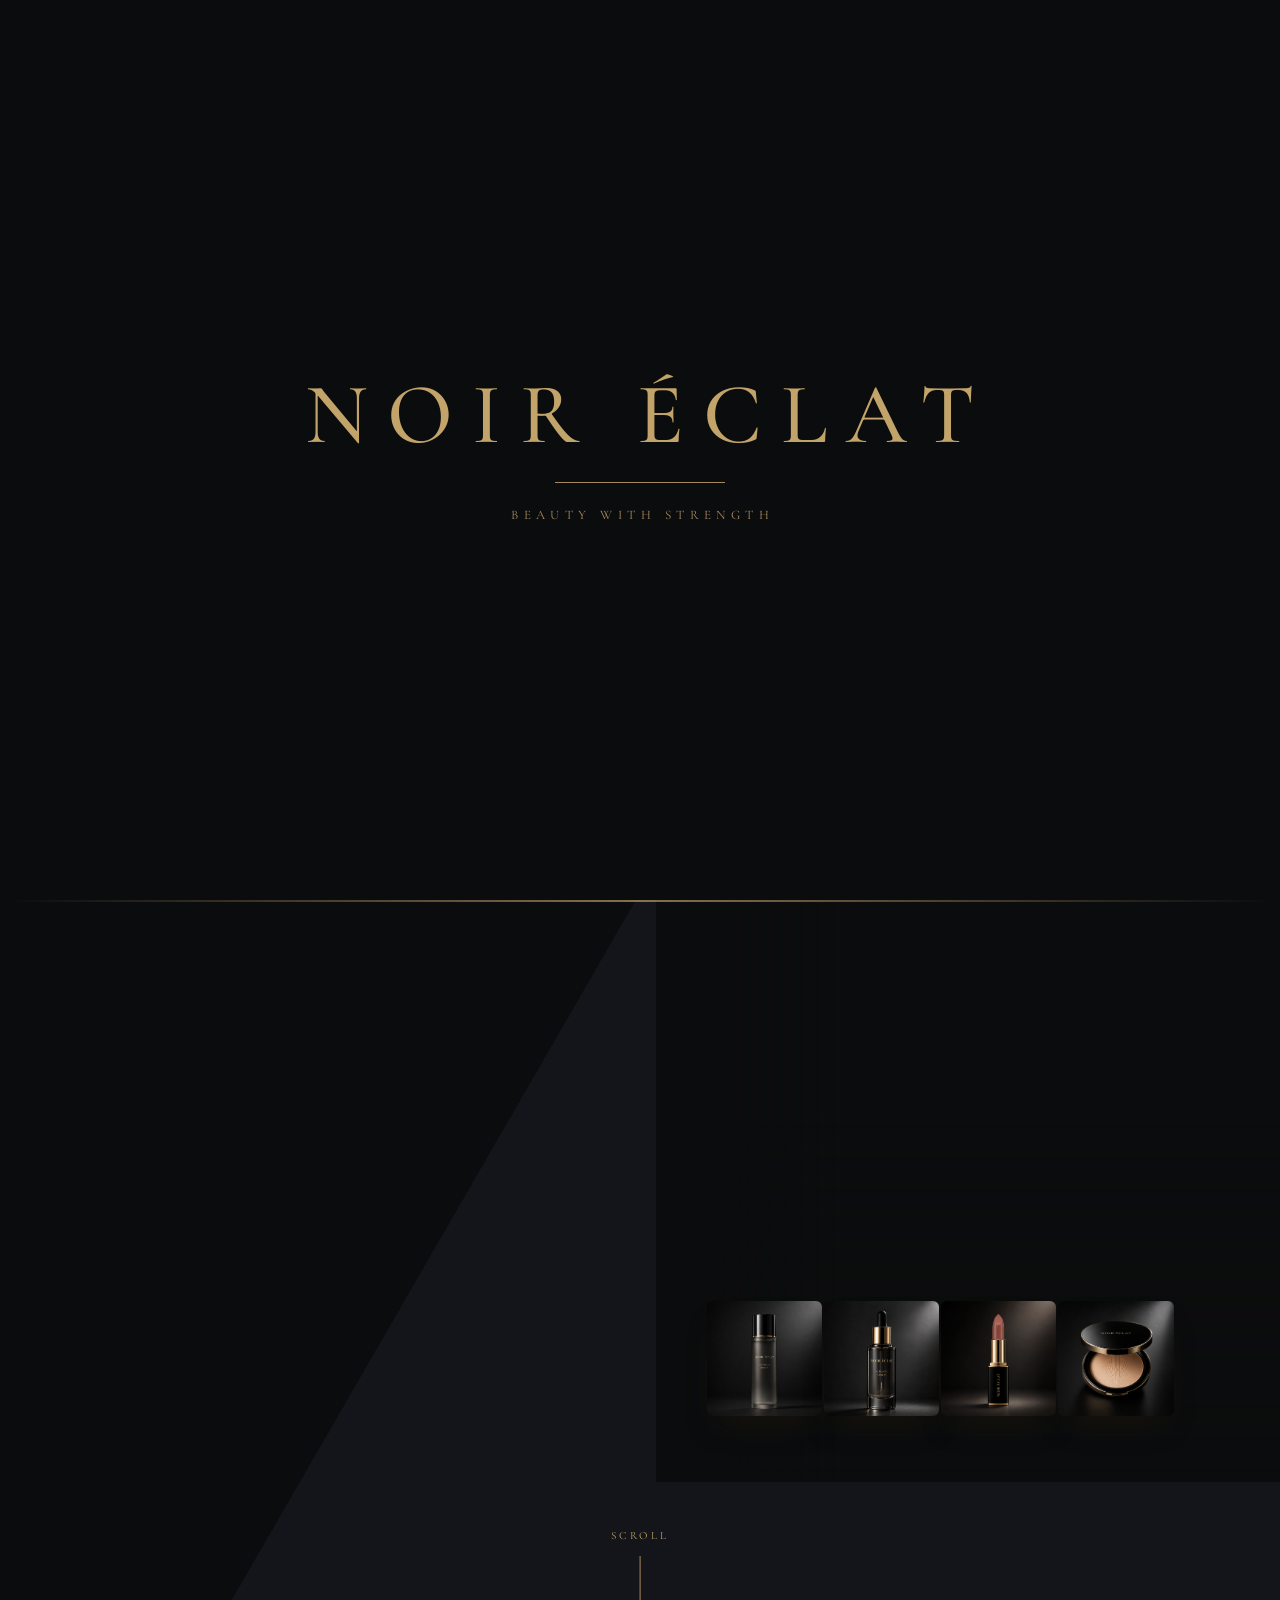
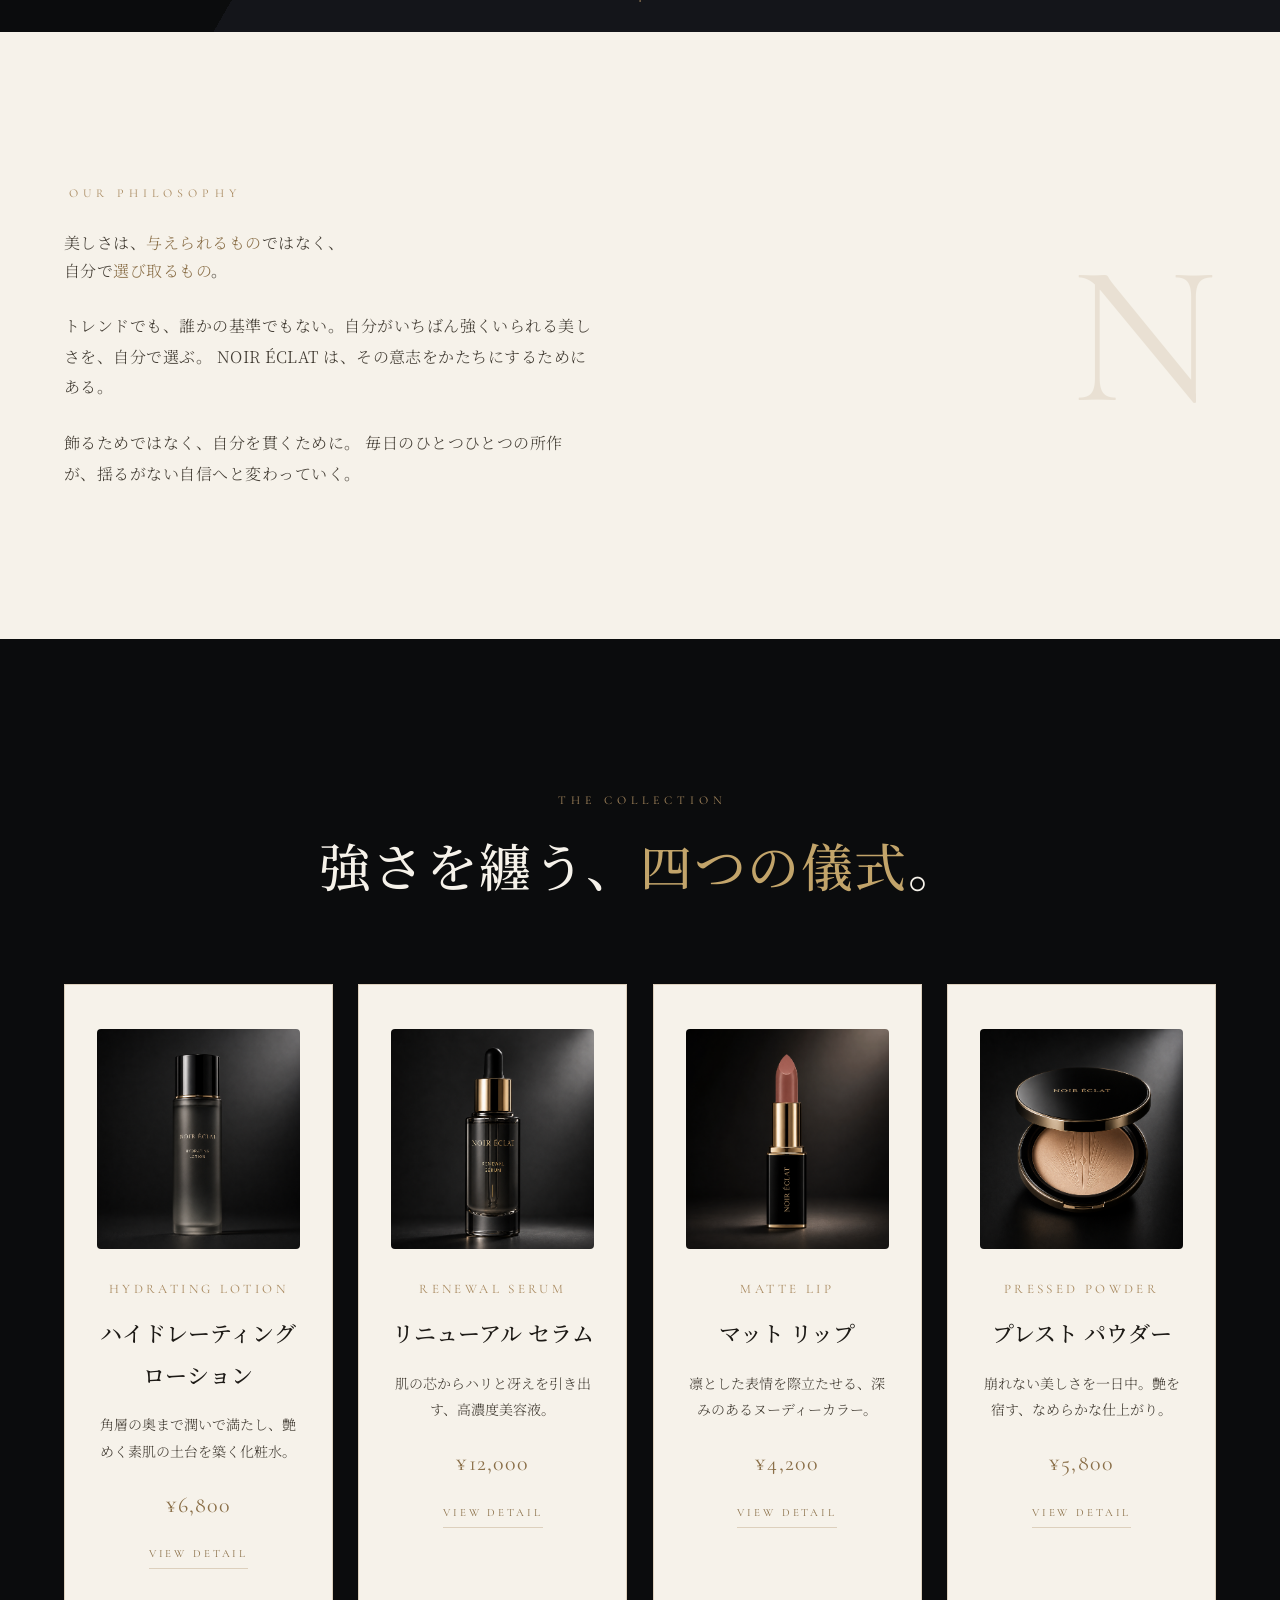
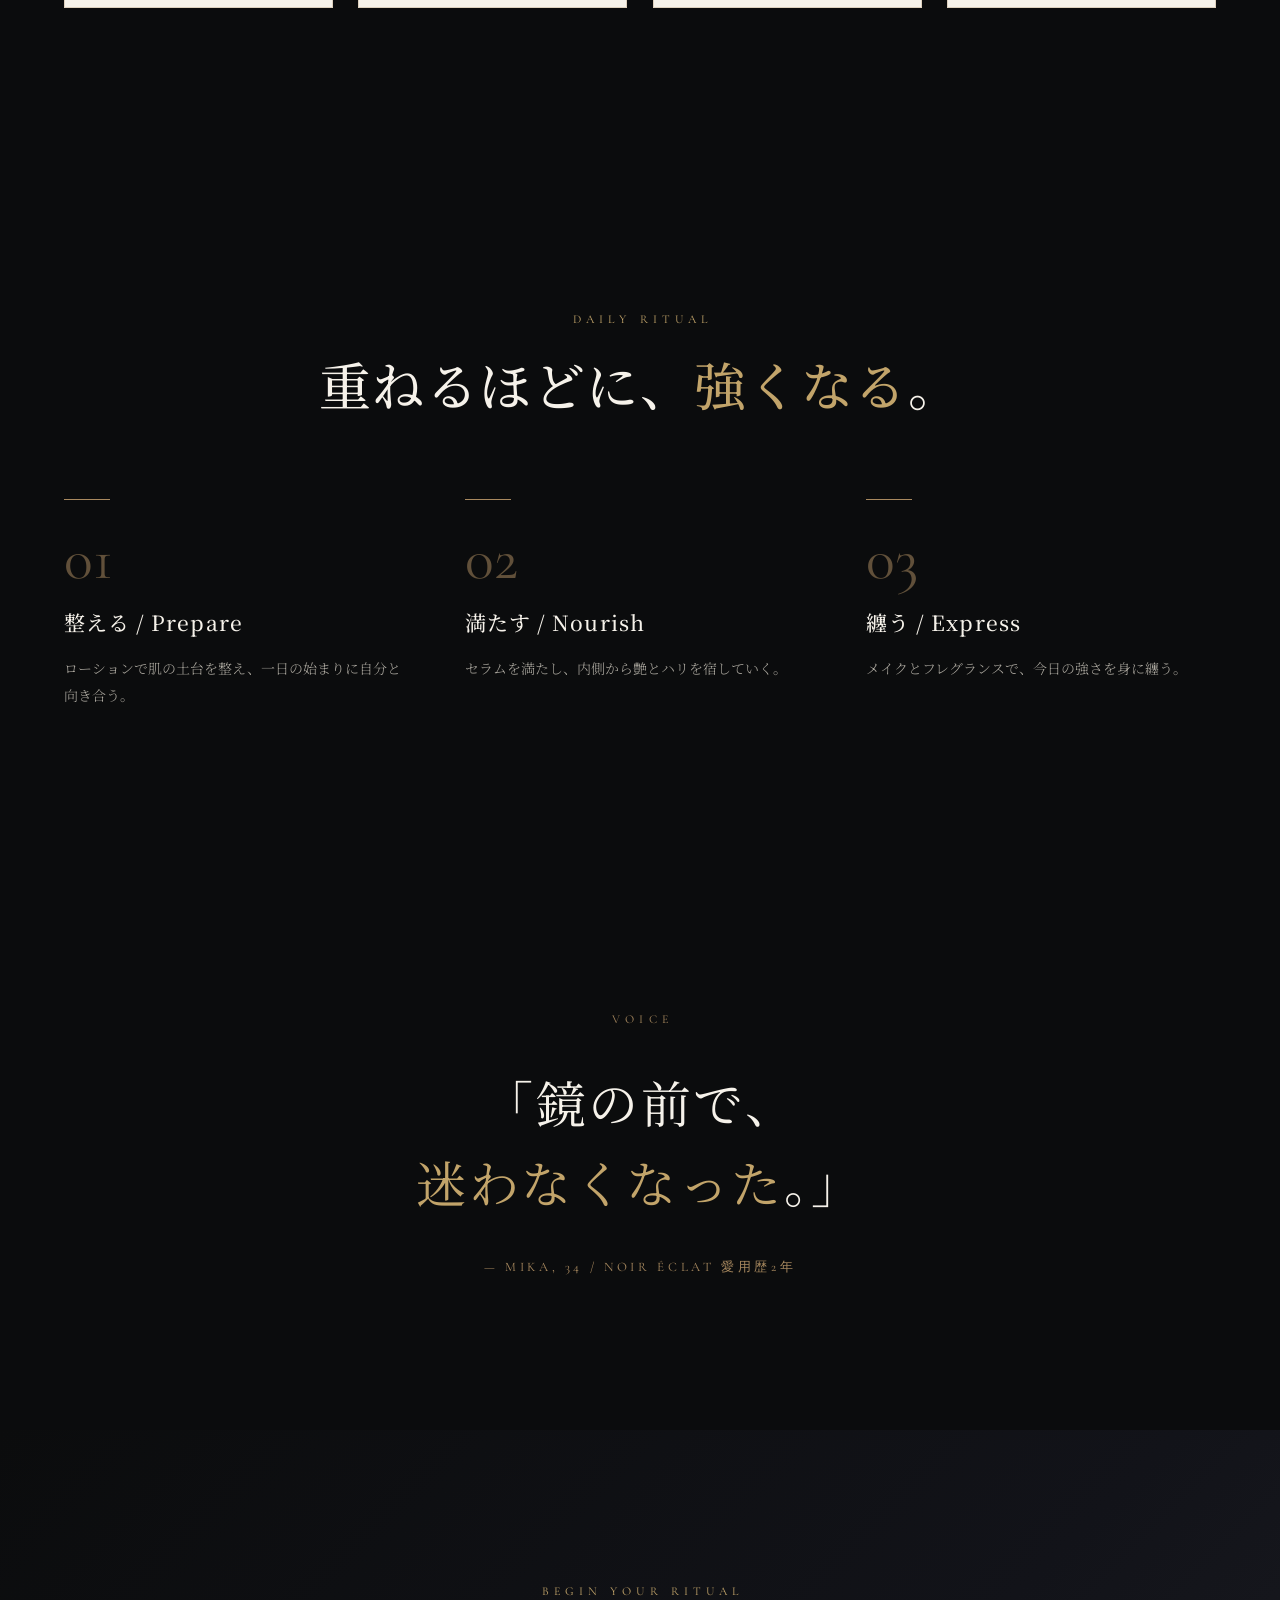
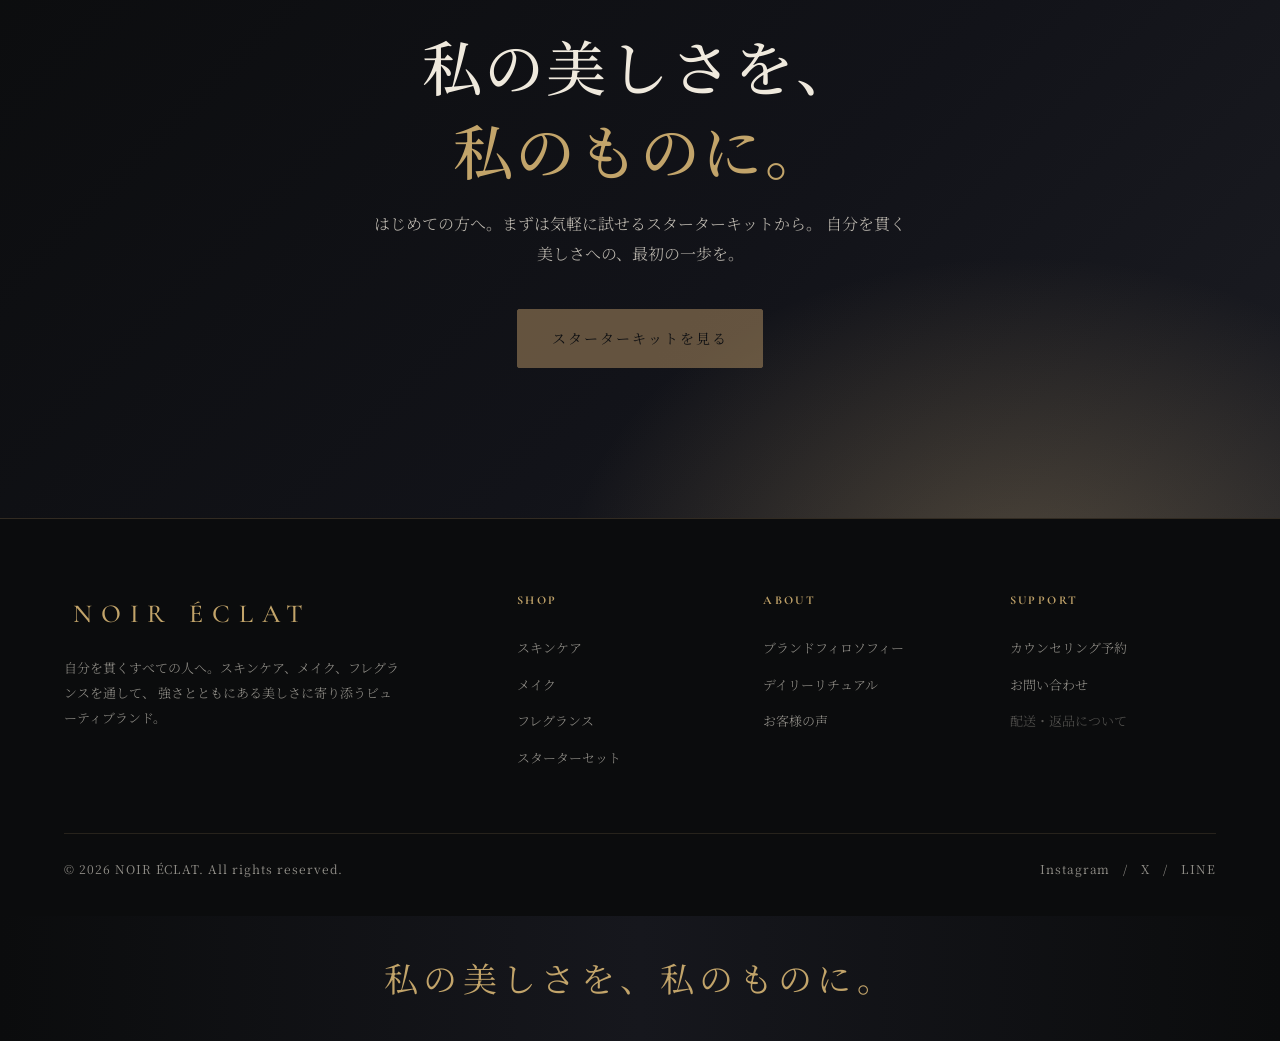
==== commit 4e55fa91: "Add OGP/Twitter meta, favicon, and social share image - Generate branded 1200x630 ogp.jpg (gold logo" ====
--- a/index.html
+++ b/index.html
@@ -8,6 +8,26 @@
 <link rel="preconnect" href="https://fonts.gstatic.com" crossorigin />
 <link href="https://fonts.googleapis.com/css2?family=Cormorant+Garamond:ital,wght@0,400;0,500;0,600;1,400&family=Noto+Serif+JP:wght@200;300;400;500;600;700&display=swap" rel="stylesheet" />
 <link rel="stylesheet" href="style.css" />
+
+<meta name="description" content="媚びない美しさが、いちばん強い。NOIR ÉCLAT は、強さとともにある美しさに寄り添うパーソナルビューティブランド（コンセプト作品）。" />
+<meta name="theme-color" content="#0b0c0d" />
+<link rel="canonical" href="https://maaaataku.github.io/noir-eclat-lp/" />
+<link rel="icon" href="favicon.ico" sizes="any" />
+<link rel="icon" type="image/png" sizes="32x32" href="favicon-32.png" />
+<link rel="apple-touch-icon" href="apple-touch-icon.png" />
+<meta property="og:type" content="website" />
+<meta property="og:site_name" content="NOIR ÉCLAT" />
+<meta property="og:locale" content="ja_JP" />
+<meta property="og:title" content="NOIR ÉCLAT — 黒をまとう、強さを纏う。" />
+<meta property="og:description" content="媚びない美しさが、いちばん強い。NOIR ÉCLAT は、強さとともにある美しさに寄り添うパーソナルビューティブランド（コンセプト作品）。" />
+<meta property="og:url" content="https://maaaataku.github.io/noir-eclat-lp/" />
+<meta property="og:image" content="https://maaaataku.github.io/noir-eclat-lp/ogp.jpg" />
+<meta property="og:image:width" content="1200" />
+<meta property="og:image:height" content="630" />
+<meta name="twitter:card" content="summary_large_image" />
+<meta name="twitter:title" content="NOIR ÉCLAT — 黒をまとう、強さを纏う。" />
+<meta name="twitter:description" content="媚びない美しさが、いちばん強い。NOIR ÉCLAT は、強さとともにある美しさに寄り添うパーソナルビューティブランド（コンセプト作品）。" />
+<meta name="twitter:image" content="https://maaaataku.github.io/noir-eclat-lp/ogp.jpg" />
 </head>
 <body>
 
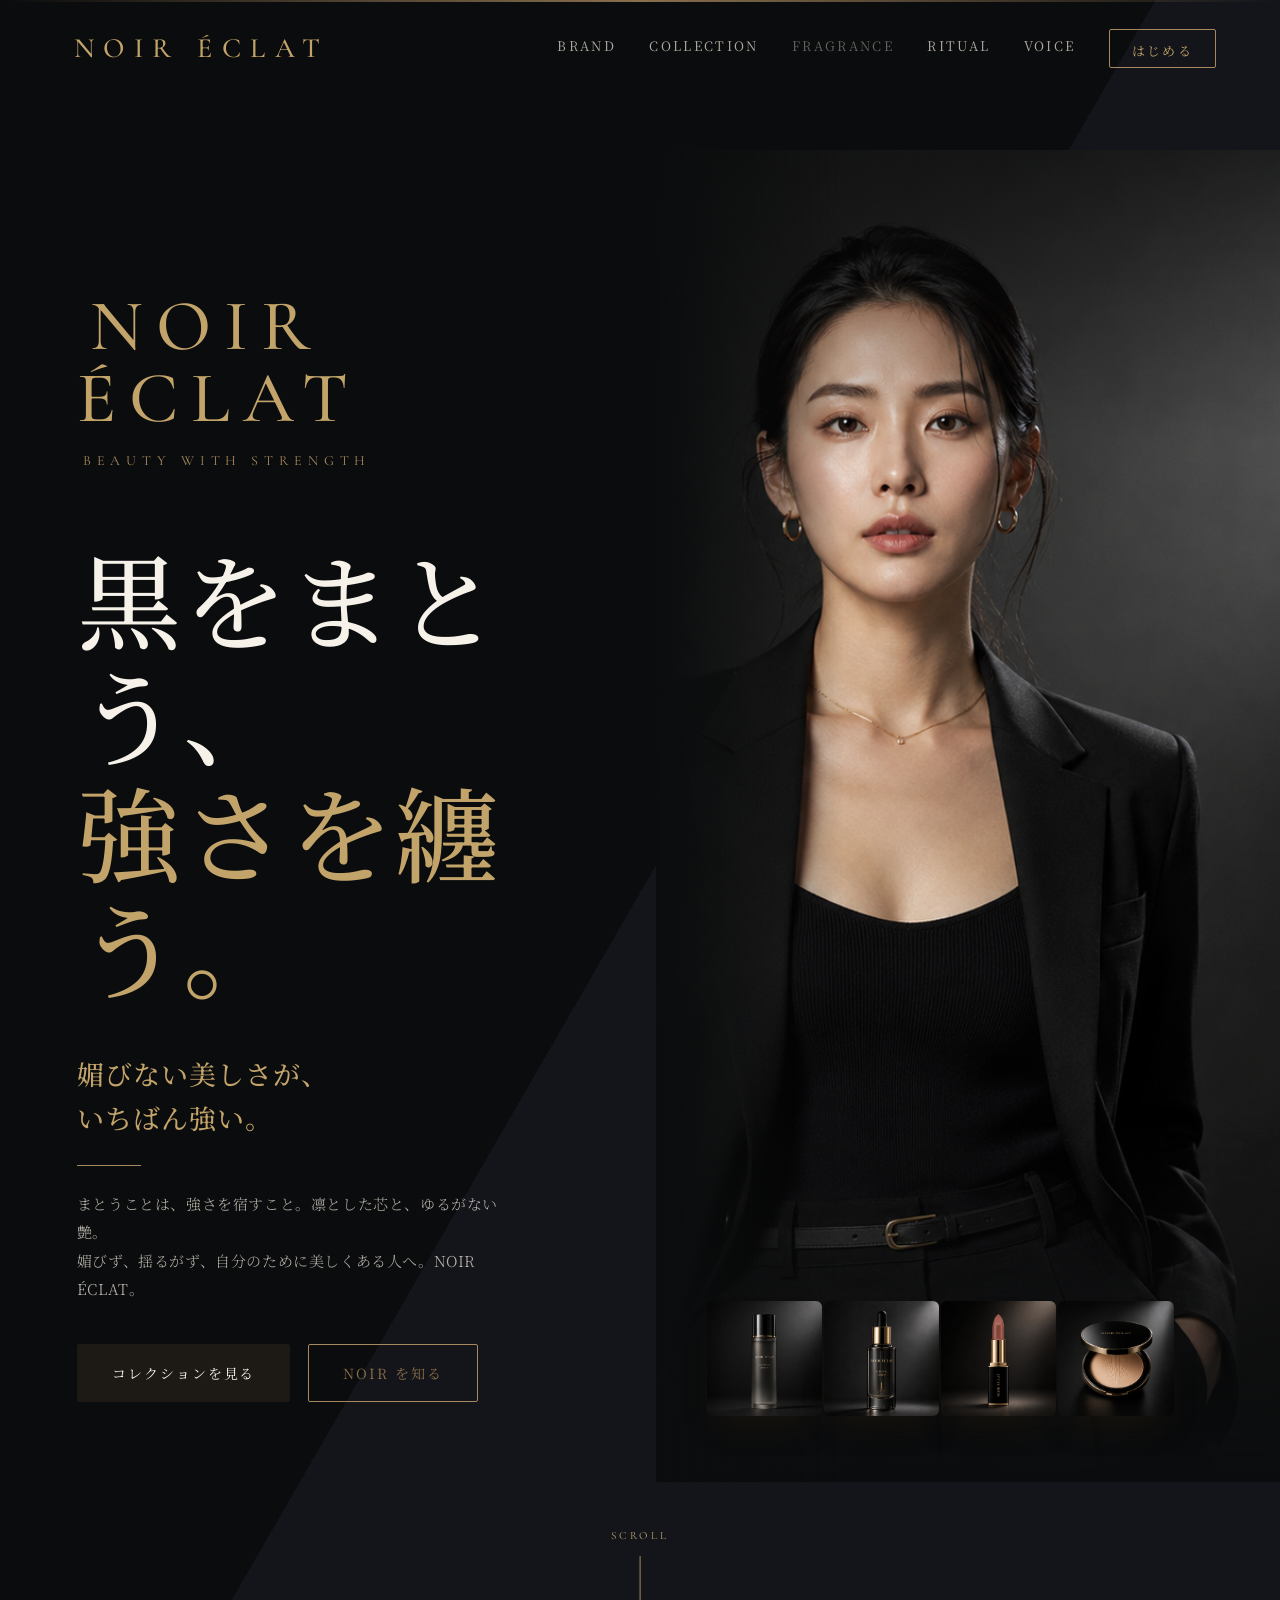
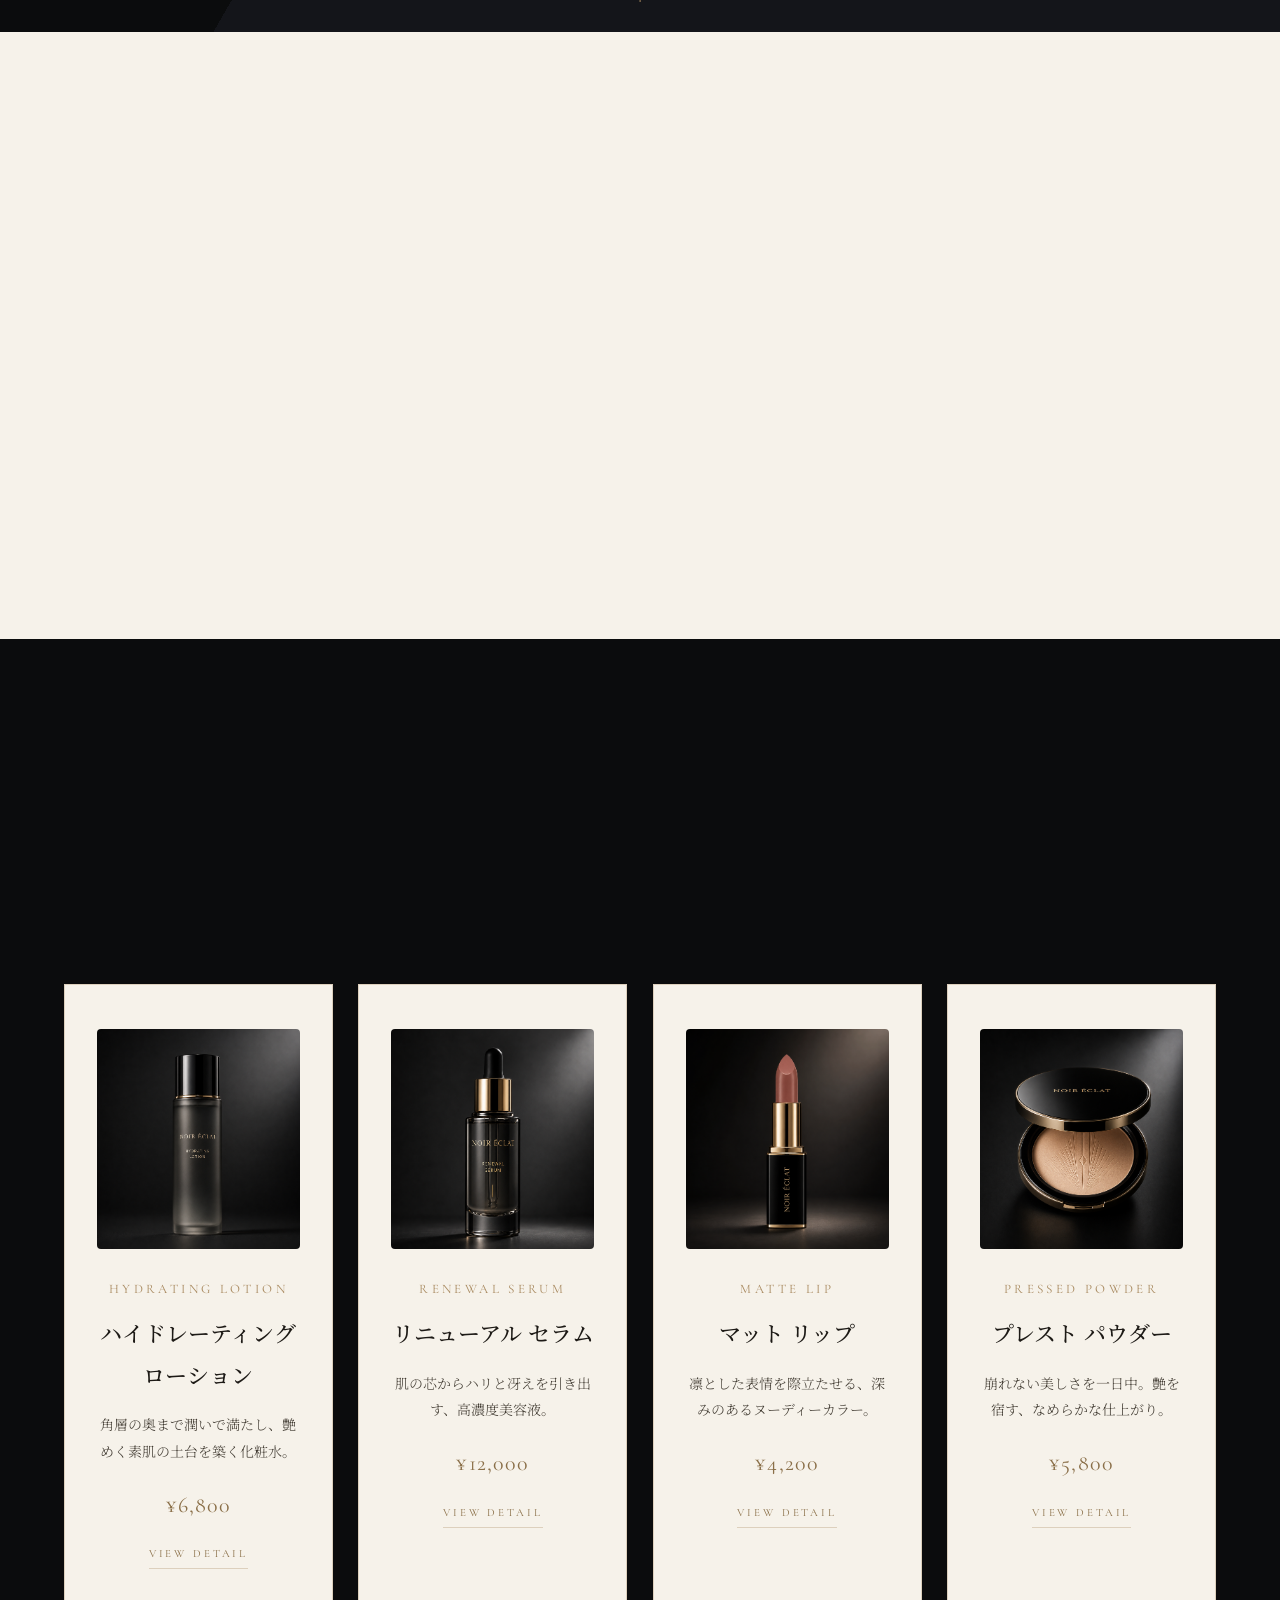
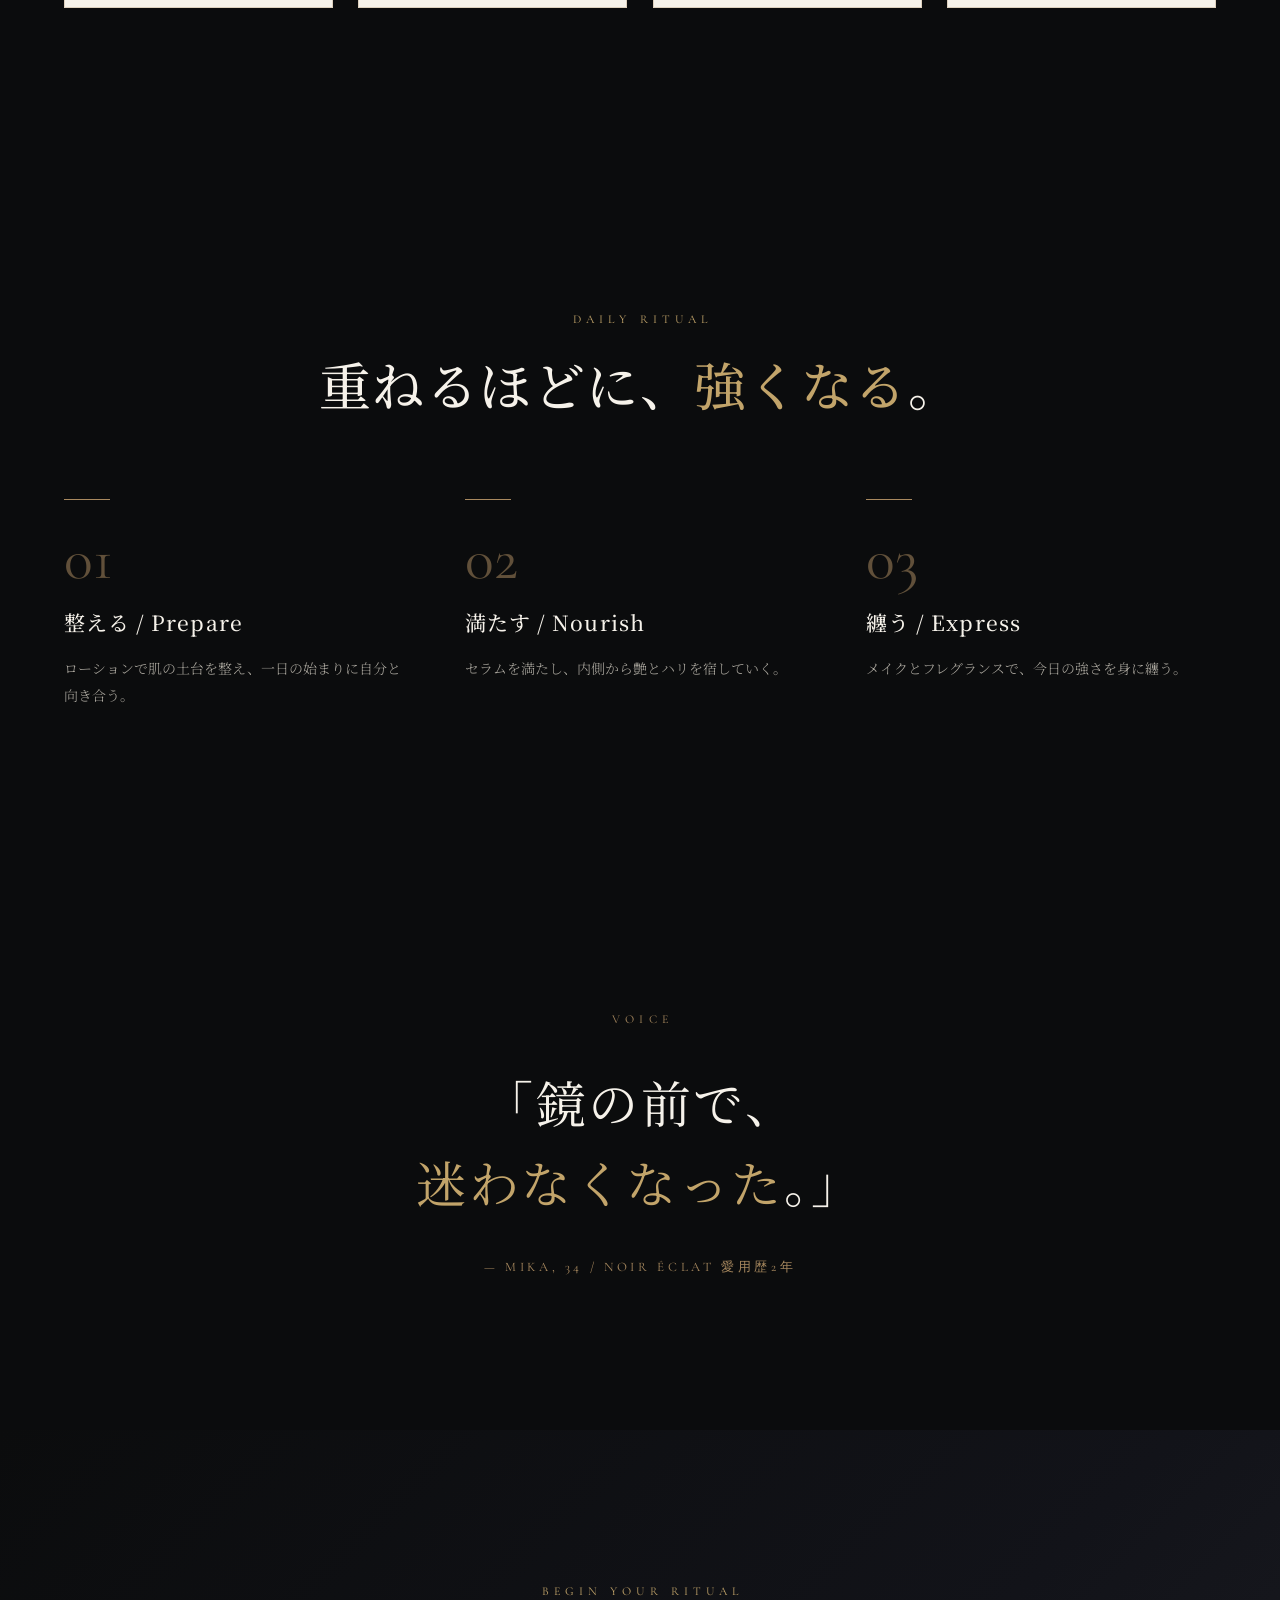
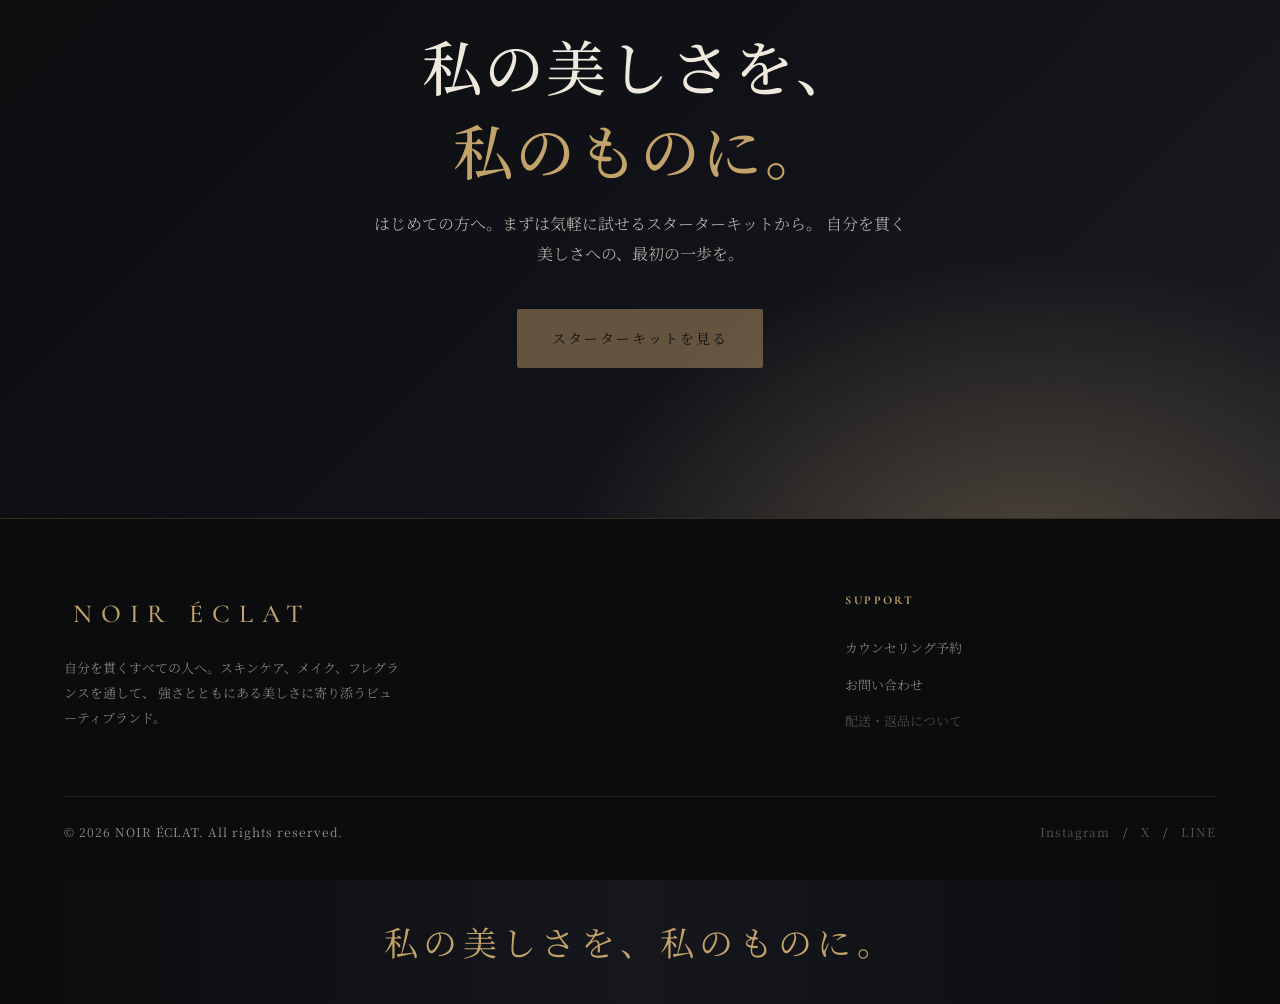
==== commit 4da01a3f: "Tune motion, add mobile menu, slim footer, FRAGRANCE/SNS placeholders - Shorten intro (curtain 2.2s→" ====
--- a/index.html
+++ b/index.html
@@ -230,7 +230,7 @@
     entries.forEach(e => { if (e.isIntersecting) { e.target.classList.add('in'); io.unobserve(e.target); } });
   }, { threshold: 0.16 });
   document.querySelectorAll('.reveal').forEach((el, i) => {
-    el.style.transitionDelay = (i % 3) * 0.12 + 's';
+    el.style.transitionDelay = (i % 3) * 0.07 + 's';
     io.observe(el);
   });
 
@@ -249,8 +249,8 @@
       document.body.classList.remove('lock');
     };
     intro.addEventListener('transitionend', (e) => { if (e.propertyName === 'transform') finish(); });
-    setTimeout(() => { intro.classList.add('exit'); startSite(); }, 2200);
-    setTimeout(() => { startSite(); finish(); }, 4200); // safety net
+    setTimeout(() => { intro.classList.add('exit'); startSite(); }, 1400);
+    setTimeout(() => { startSite(); finish(); }, 3000); // safety net
   }
 
   /* ---------- eased anchor scrolling ---------- */
--- a/style.css
+++ b/style.css
@@ -19,7 +19,6 @@
   html {
     scroll-behavior: smooth;
     scroll-padding-top: 72px;
-    scroll-snap-type: y proximity;
   }
   body.lock { overflow: hidden; }
 
@@ -228,7 +227,7 @@
   .hero-thumb img { width: 100%; height: 100%; object-fit: cover; display: block; }
 
   /* ============ SECTION SHELL ============ */
-  section { padding-block: clamp(80px, 12vw, 150px); scroll-snap-align: start; scroll-margin-top: 64px; }
+  section { padding-block: clamp(80px, 12vw, 150px); scroll-margin-top: 64px; }
   .eyebrow {
     font-family: var(--serif-lt);
     letter-spacing: .42em;
@@ -246,8 +245,8 @@
   }
   .sec-title .accent { color: var(--gold-deep); }
 
-  .reveal { opacity: 0; transform: translateY(34px); filter: blur(6px); transition: opacity 1s ease, transform 1s ease, filter 1s ease; }
-  .reveal.in { opacity: 1; transform: none; filter: none; }
+  .reveal { opacity: 0; transform: translateY(18px); transition: opacity .6s cubic-bezier(.16,1,.3,1), transform .6s cubic-bezier(.16,1,.3,1); }
+  .reveal.in { opacity: 1; transform: none; }
 
   /* ============ PHILOSOPHY ============ */
   .philosophy { background: var(--ivory); position: relative; }
@@ -370,7 +369,7 @@
     background: var(--black); color: rgba(239,233,221,.6); padding: 70px 0 36px;
     border-top: 1px solid rgba(168,137,95,.25);
   }
-  .foot-grid { display:grid; grid-template-columns: 2fr 1fr 1fr 1fr; gap: 40px; }
+  .foot-grid { display:grid; grid-template-columns: 2fr 1fr; gap: 40px; }
   .foot-brand .brand { color: var(--gold-light); font-size: 26px; }
   .foot-brand p { font-size:13px; font-weight:300; margin-top:18px; max-width: 26em; }
   .foot-col h5 { font-family: var(--serif-lt); letter-spacing:.2em; font-size:12px; color: var(--gold-light); text-transform:uppercase; margin-bottom:18px; }
@@ -394,7 +393,7 @@
     background: var(--black);
     display: grid; place-items: center;
     transform: translateY(0);
-    transition: transform 1.05s cubic-bezier(.76,0,.24,1);
+    transition: transform .75s cubic-bezier(.76,0,.24,1);
     will-change: transform;
   }
   #intro::after { /* thin gold seam revealed as curtain lifts */
@@ -411,25 +410,25 @@
     letter-spacing: .22em; text-indent: .22em;
     color: var(--gold-light); font-weight: 500; line-height: 1;
     opacity: 0; transform: translateY(16px);
-    animation: introUp 1.2s .2s cubic-bezier(.2,.7,.2,1) forwards;
+    animation: introUp .8s .1s cubic-bezier(.2,.7,.2,1) forwards;
   }
   #intro .intro-line {
     height: 1px; width: 0; background: var(--gold); margin: 24px auto 0;
-    animation: introLine 1s 1s ease forwards;
+    animation: introLine .6s .45s ease forwards;
   }
   #intro .intro-sub {
     font-family: var(--serif-lt); text-transform: uppercase;
     letter-spacing: .42em; text-indent: .42em;
     font-size: clamp(10px, 1.4vw, 13px); color: var(--gold);
     margin-top: 20px; opacity: 0;
-    animation: introUp 1s 1.25s ease forwards;
+    animation: introUp .6s .5s ease forwards;
   }
   @keyframes introUp { to { opacity: 1; transform: none; } }
   @keyframes introLine { to { width: 170px; } }
 
   /* ============ HERO ENTRANCE (after intro) ============ */
-  .hero-text > * { opacity: 0; transform: translateY(26px); transition: opacity .9s ease, transform .9s ease; }
-  .hero-model { transform: scale(1.08); opacity: 0; transition: transform 1.6s ease, opacity 1.2s ease; }
+  .hero-text > * { opacity: 0; transform: translateY(18px); transition: opacity .7s ease, transform .7s cubic-bezier(.16,1,.3,1); }
+  .hero-model { transform: scale(1.08); opacity: 0; transition: transform 1.1s ease, opacity .9s ease; }
   body.ready .hero-text > * { opacity: 1; transform: none; }
   body.ready .hero-model { transform: scale(1); opacity: 1; }
   body.ready .hero-text > *:nth-child(1) { transition-delay: .05s; }
@@ -502,8 +501,19 @@
     .products { grid-template-columns: repeat(2, 1fr); }
     .steps { grid-template-columns: 1fr; }
     .foot-grid { grid-template-columns: 1fr 1fr; }
-    nav.menu { display: none; }
-    .menu-toggle { display:block; background:none; border:none; font-size:24px; color: var(--gold-deep); cursor:pointer; }
+    .menu-toggle { display:block; background:none; border:none; font-size:24px; color: var(--gold-light); cursor:pointer; z-index:130; position:relative; line-height:1; }
+    nav.menu {
+      position: fixed; inset: 0; flex-direction: column; align-items: center; justify-content: center;
+      gap: 30px; background: rgba(11,12,13,.97); backdrop-filter: blur(10px);
+      opacity: 0; visibility: hidden; transform: translateY(-10px);
+      transition: opacity .4s ease, transform .4s ease, visibility .4s; z-index: 120;
+    }
+    nav.menu.open { opacity: 1; visibility: visible; transform: none; }
+    nav.menu a { font-size: 17px; letter-spacing: .2em; }
+    body.menu-open { overflow: hidden; }
+    /* backdrop-filter on an ancestor creates a containing block that would trap
+       the fixed overlay inside the header — disable it on mobile */
+    header.nav.scrolled { backdrop-filter: none; -webkit-backdrop-filter: none; }
   }
   @media (max-width: 520px) {
     .foot-grid { grid-template-columns: 1fr; }
@@ -514,6 +524,8 @@
   /* ============ PLACEHOLDER (concept site) ============ */
   a.soon { opacity: .55; cursor: default; }
   a.soon:hover::after { width: 0 !important; }
+  .foot-bottom a { color: inherit; text-decoration: none; }
+  .foot-bottom a:hover { color: var(--gold-light); }
   .toast {
     position: fixed; left: 50%; bottom: 36px; transform: translateX(-50%) translateY(20px);
     background: var(--noir-2); color: var(--ivory);
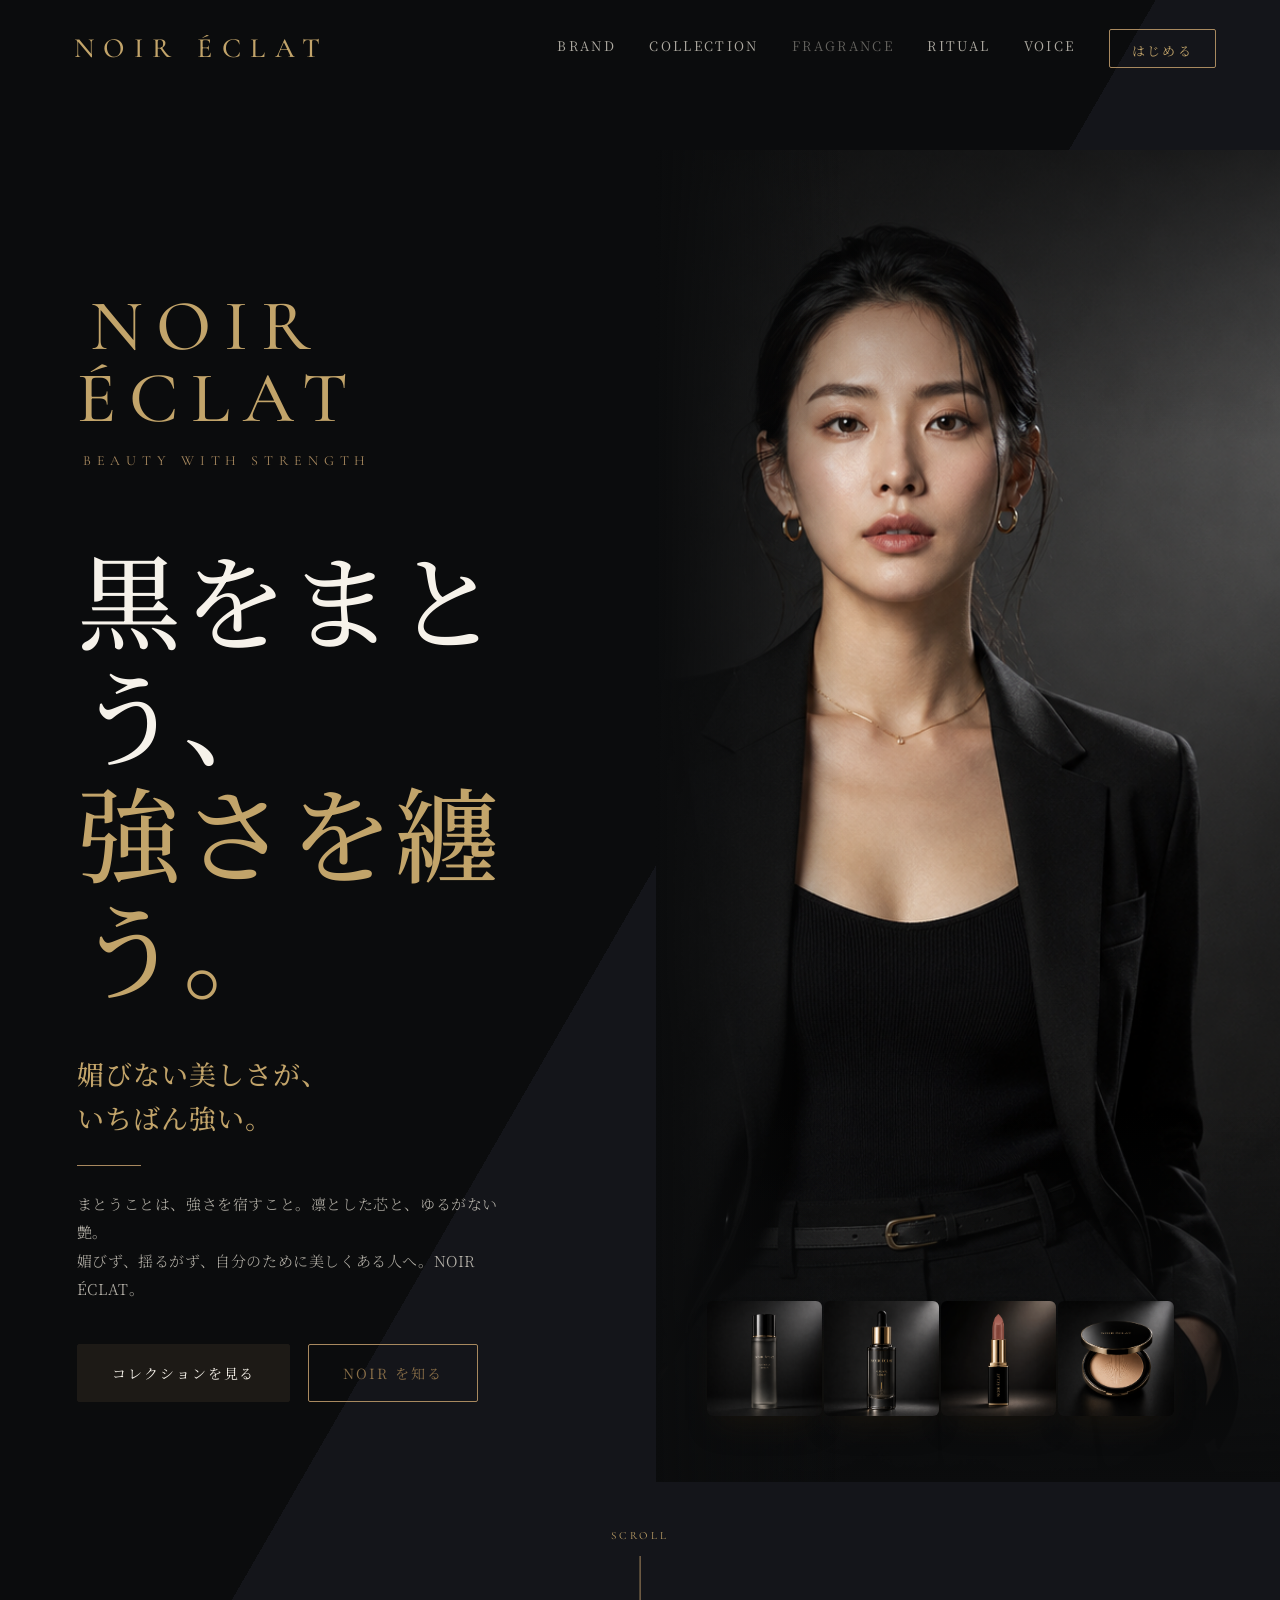
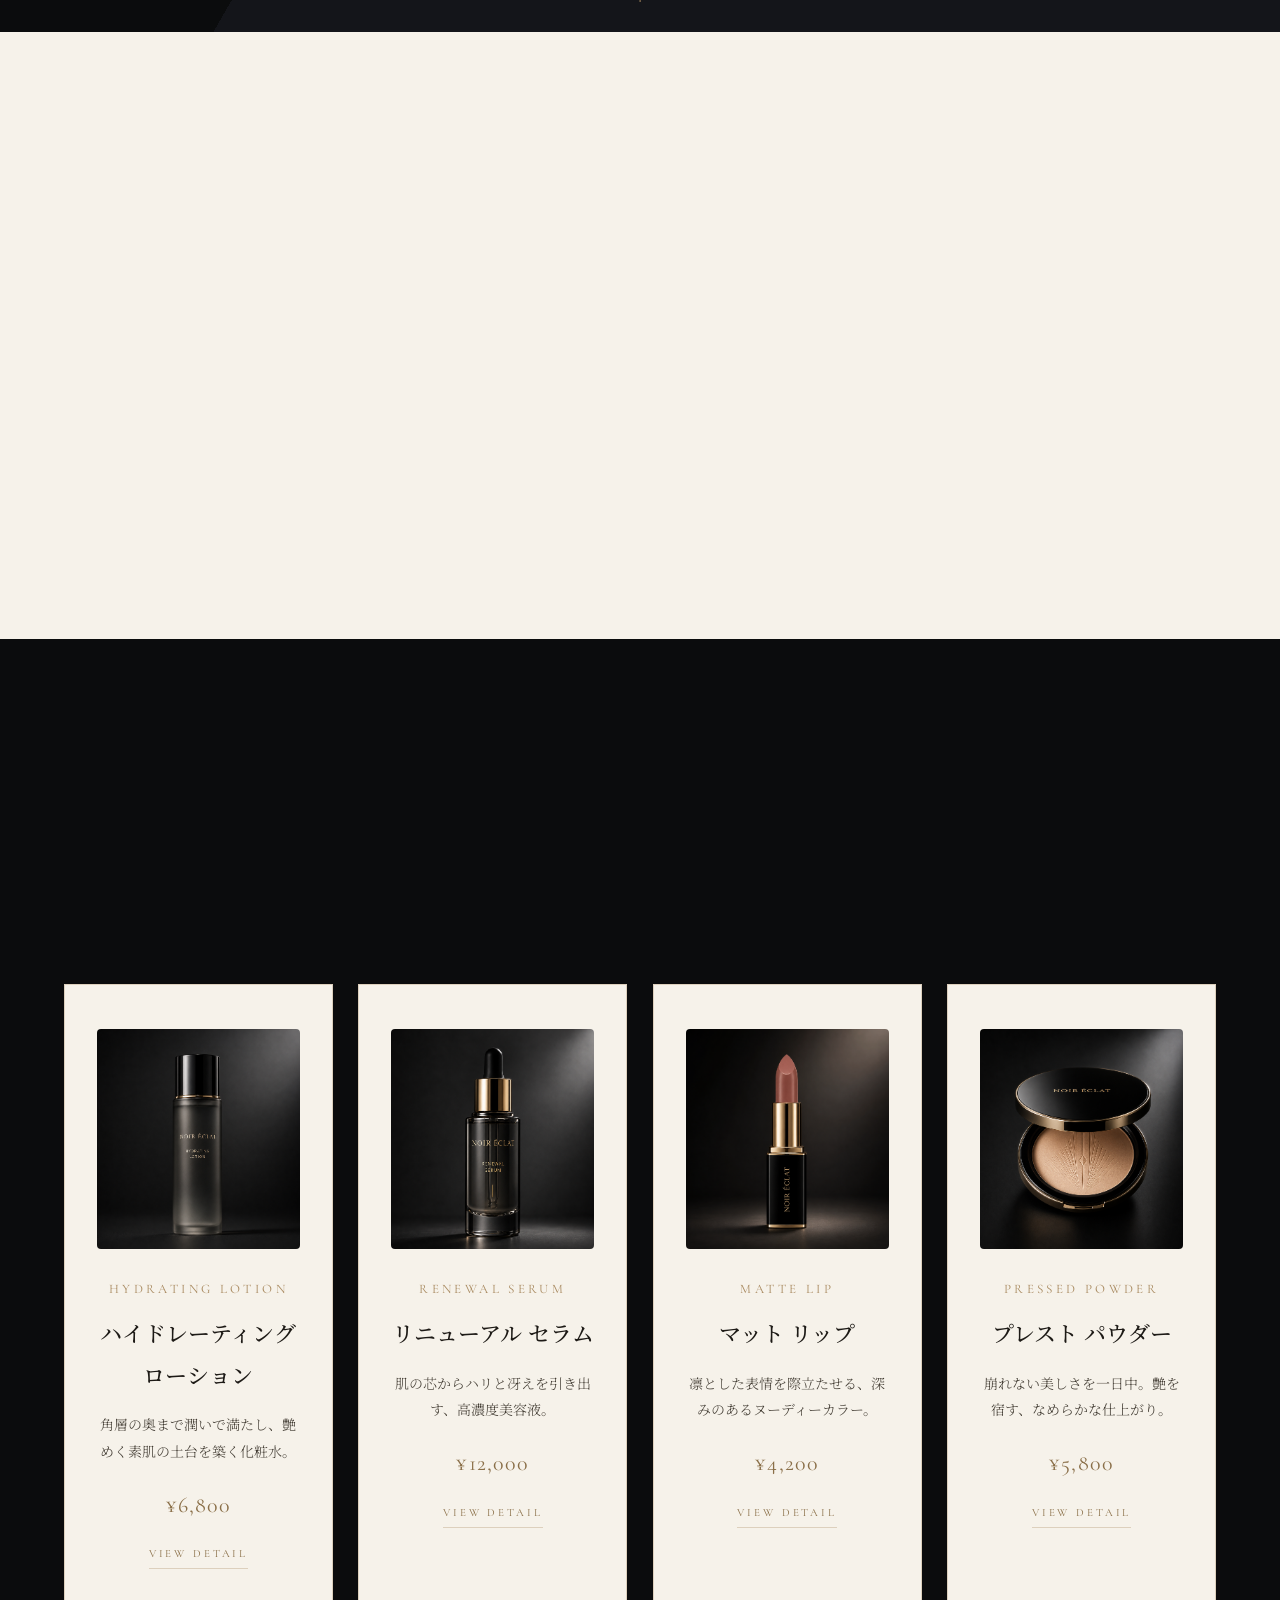
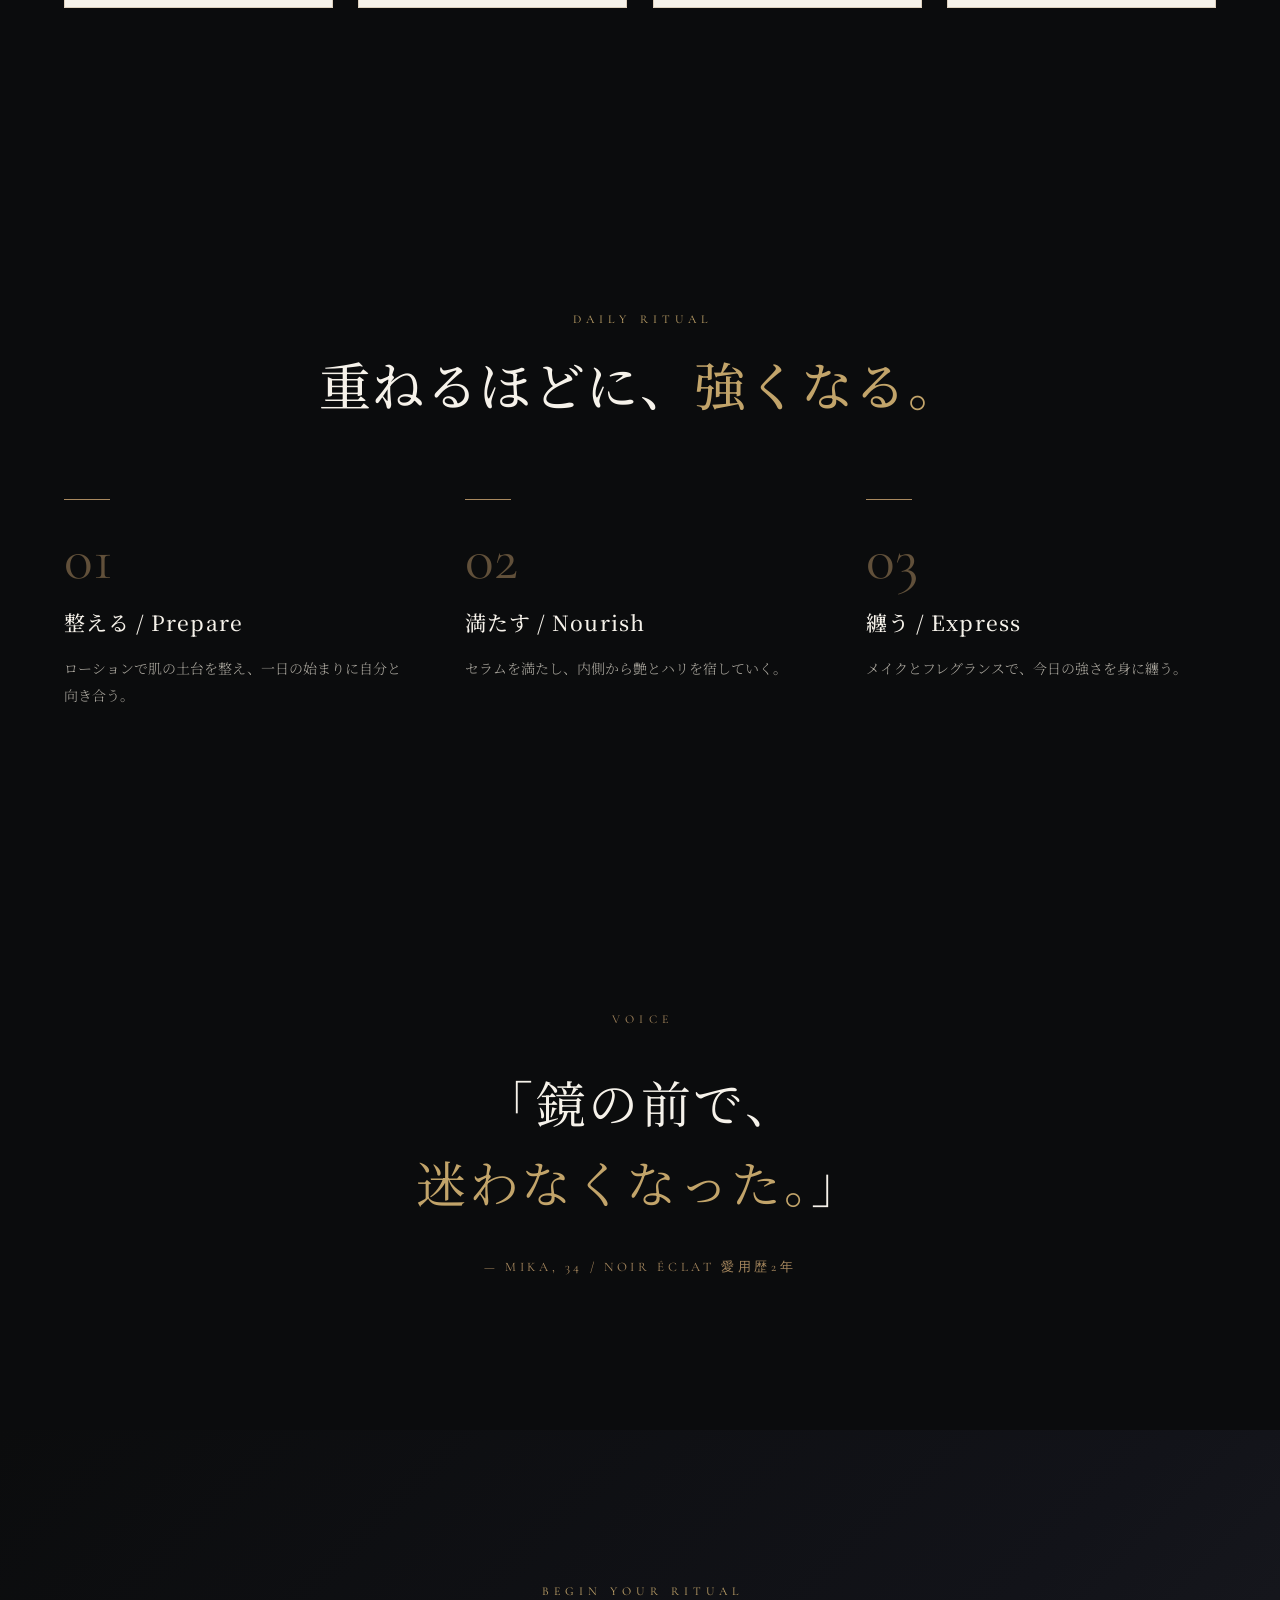
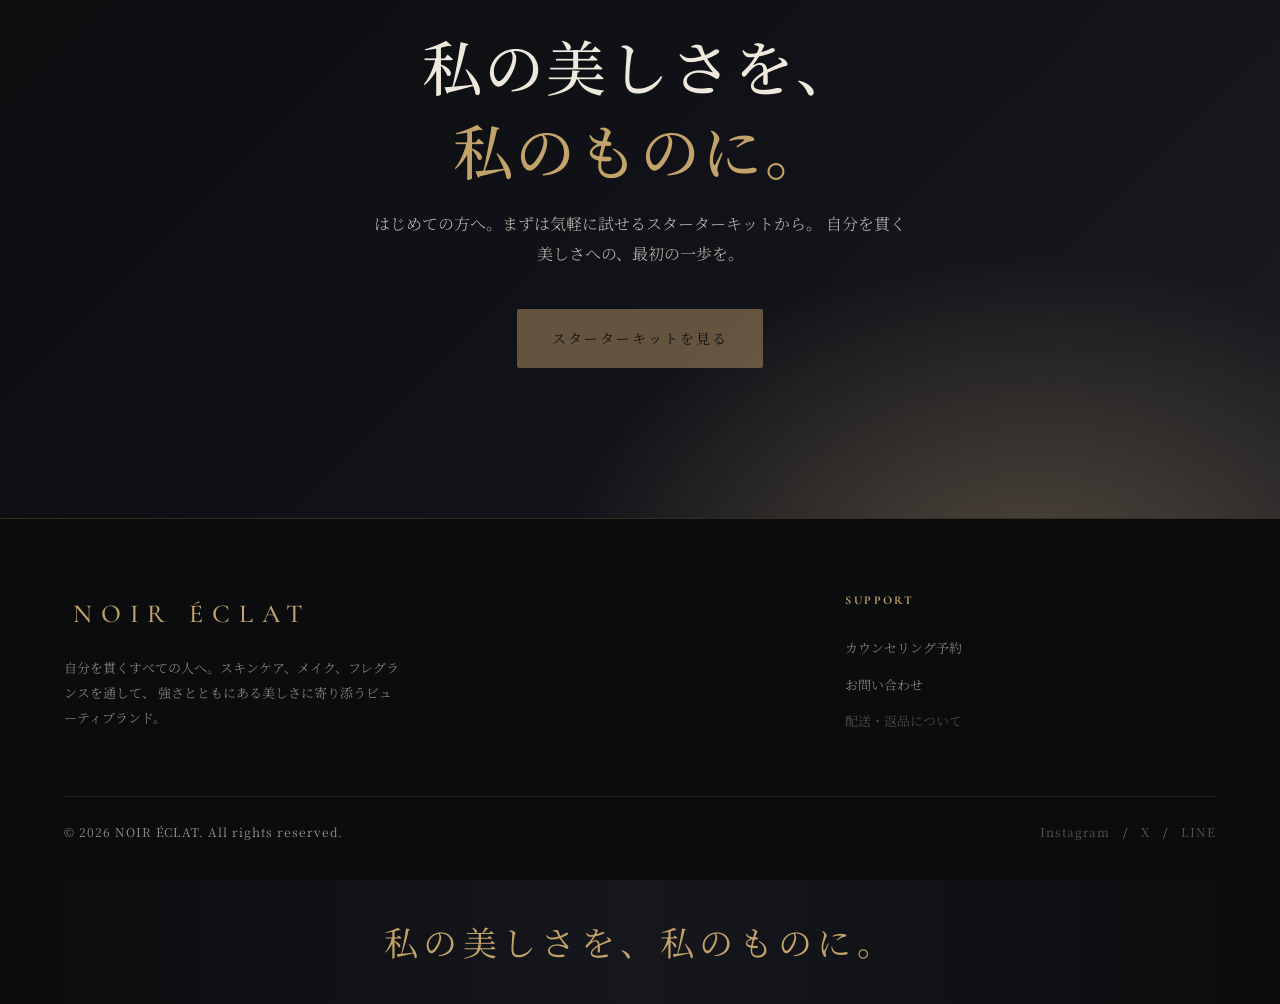
==== commit 7d3f1012: "Make trailing 。 gold in accented headings; add responsive <br> helpers - Move orphaned 。 inside .acc" ====
--- a/index.html
+++ b/index.html
@@ -83,7 +83,7 @@
       <div class="eyebrow">Our Philosophy</div>
       <p class="phil-quote" style="margin-top:24px;">
         美しさは、<span class="accent">与えられるもの</span>ではなく、<br />
-        自分で<span class="accent">選び取るもの</span>。
+        自分で<span class="accent">選び取るもの。</span>
       </p>
       <p>
         トレンドでも、誰かの基準でもない。自分がいちばん強くいられる美しさを、自分で選ぶ。
@@ -105,7 +105,7 @@
   <div class="wrap">
     <div class="head reveal">
       <div class="eyebrow">The Collection</div>
-      <h2 class="sec-title">強さを纏う、<span class="accent">四つの儀式</span>。</h2>
+      <h2 class="sec-title">強さを纏う、<span class="accent">四つの儀式。</span></h2>
     </div>
     <div class="products">
       <article class="card reveal">
@@ -145,7 +145,7 @@
   <div class="wrap">
     <div class="head reveal">
       <div class="eyebrow">Daily Ritual</div>
-      <h2 class="sec-title">重ねるほどに、<span class="accent">強くなる</span>。</h2>
+      <h2 class="sec-title">重ねるほどに、<span class="accent">強くなる。</span></h2>
     </div>
     <div class="steps">
       <div class="step reveal">
@@ -173,7 +173,7 @@
     <div class="eyebrow" style="margin-bottom:30px;">Voice</div>
     <blockquote>
       「鏡の前で、<br />
-      <span class="accent">迷わなくなった</span>。」
+      <span class="accent">迷わなくなった。</span>」
     </blockquote>
     <cite>— Mika, 34 / NOIR ÉCLAT 愛用歴2年</cite>
   </div>
--- a/style.css
+++ b/style.css
@@ -510,6 +510,7 @@
     }
     nav.menu.open { opacity: 1; visibility: visible; transform: none; }
     nav.menu a { font-size: 17px; letter-spacing: .2em; }
+    nav.menu .soon, nav.menu .nav-cta { display: none; }
     body.menu-open { overflow: hidden; }
     /* backdrop-filter on an ancestor creates a containing block that would trap
        the fixed overlay inside the header — disable it on mobile */
@@ -519,6 +520,14 @@
     .foot-grid { grid-template-columns: 1fr; }
     .products { grid-template-columns: 1fr; max-width: 360px; margin-inline:auto; }
     .hero-actions .btn { flex: 1; justify-content:center; }
+  }
+
+  /* ============ RESPONSIVE LINE BREAKS ============ */
+  /* <br class="br-sp"> = break on mobile only ; <br class="br-pc"> = break on desktop only */
+  br.br-sp { display: none; }
+  @media (max-width: 600px) {
+    br.br-sp { display: inline; }
+    br.br-pc { display: none; }
   }
 
   /* ============ PLACEHOLDER (concept site) ============ */
